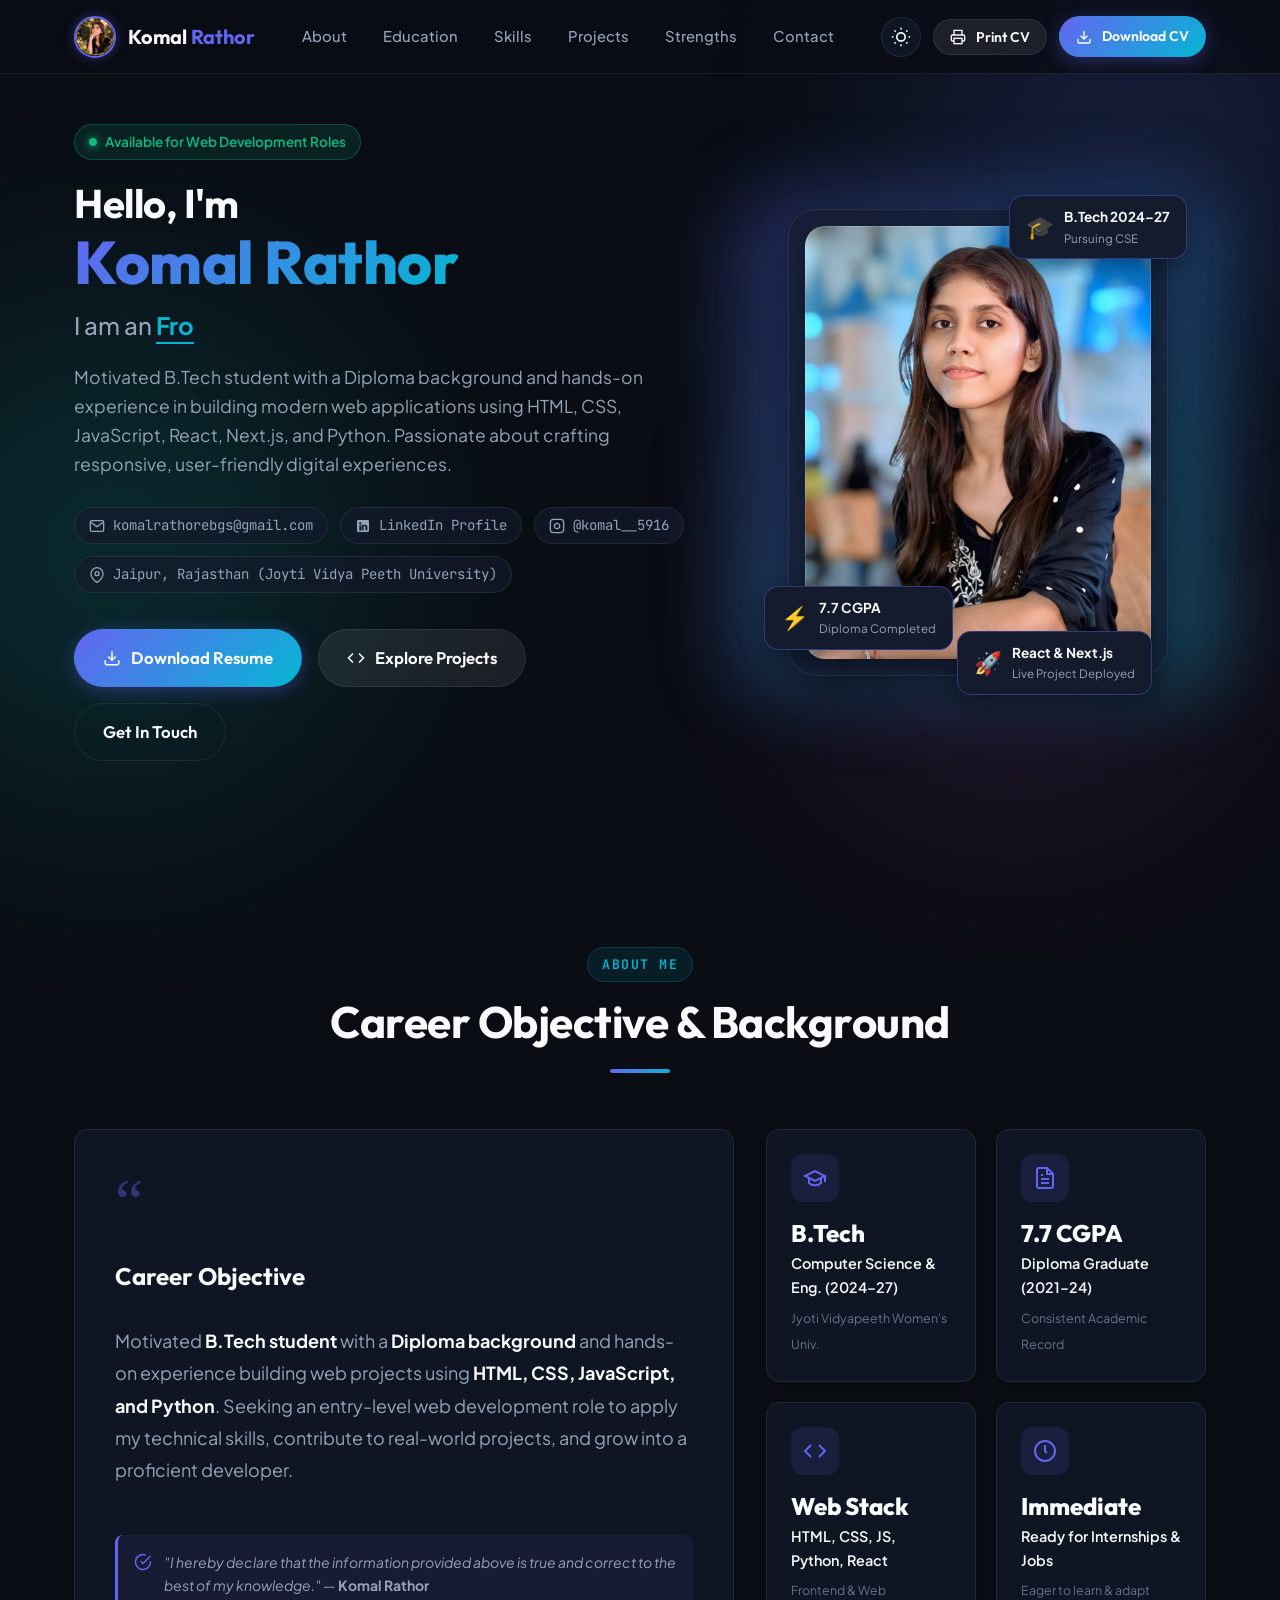
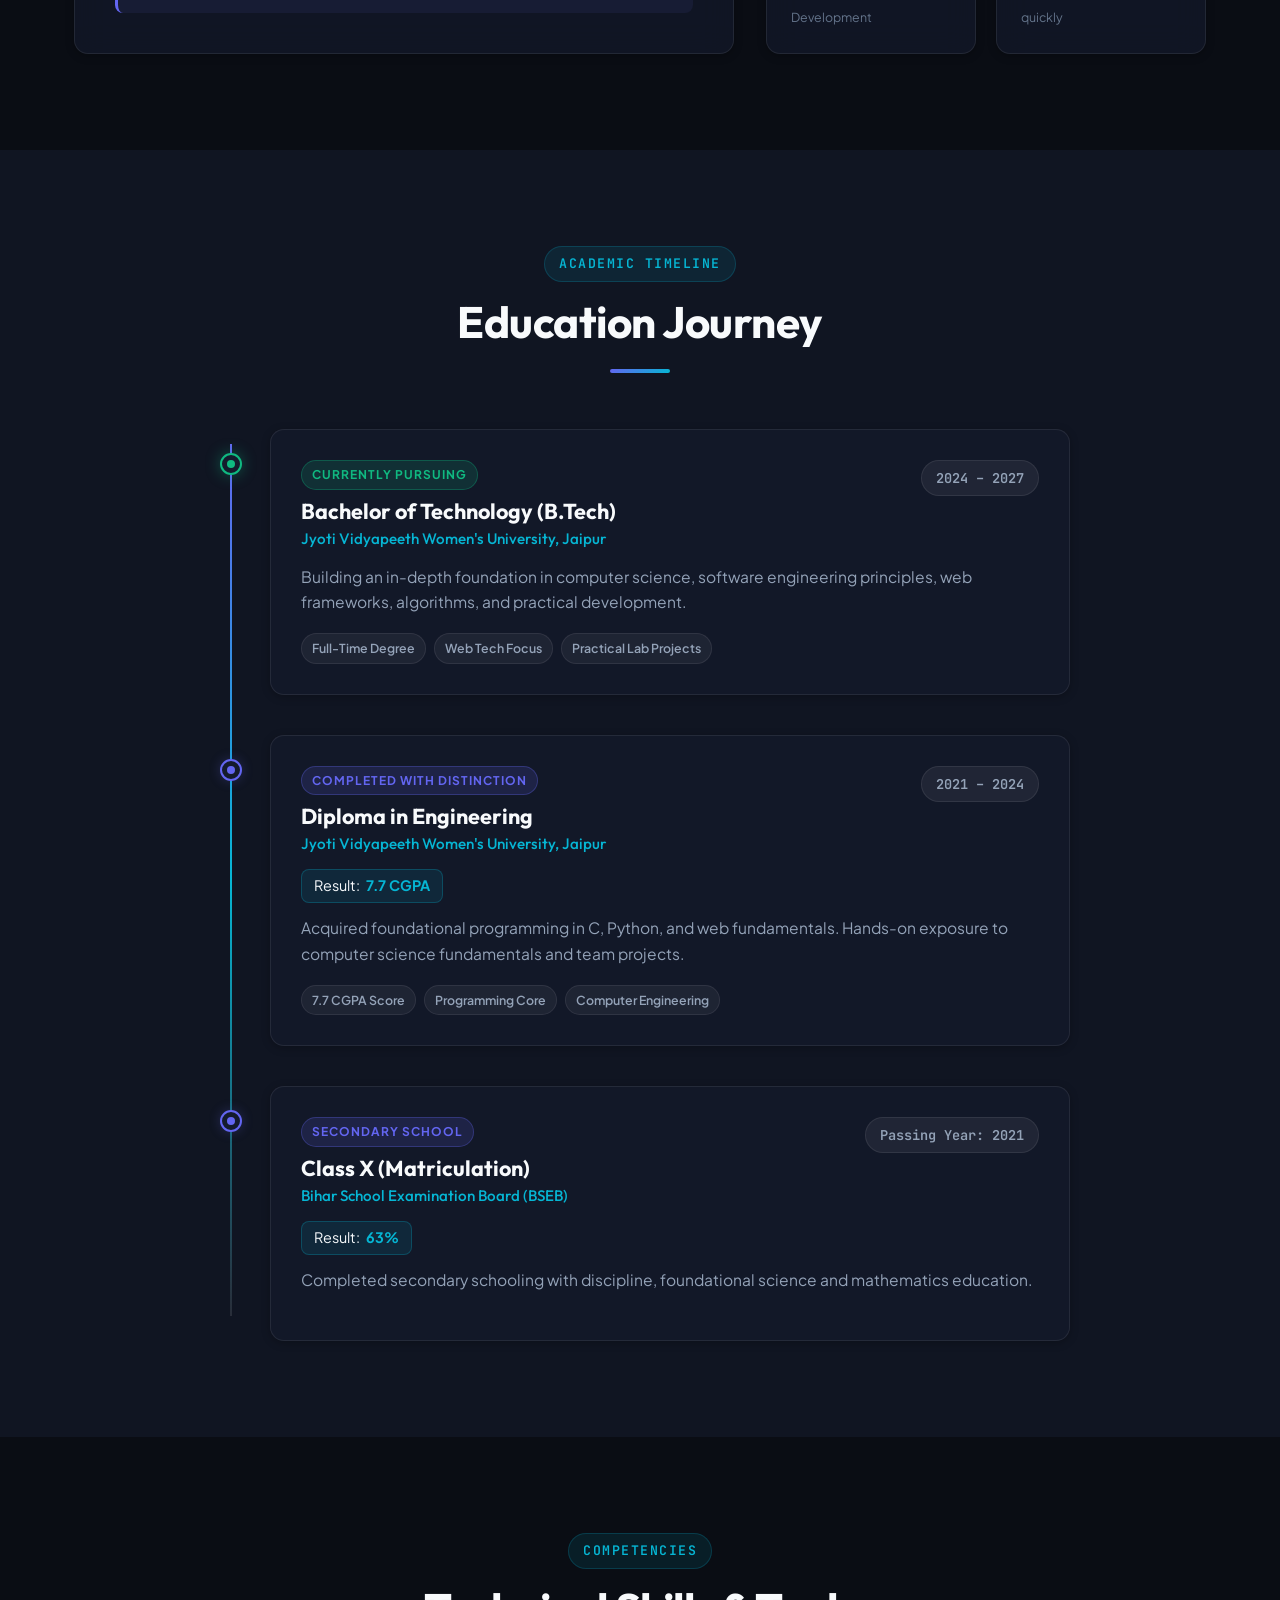
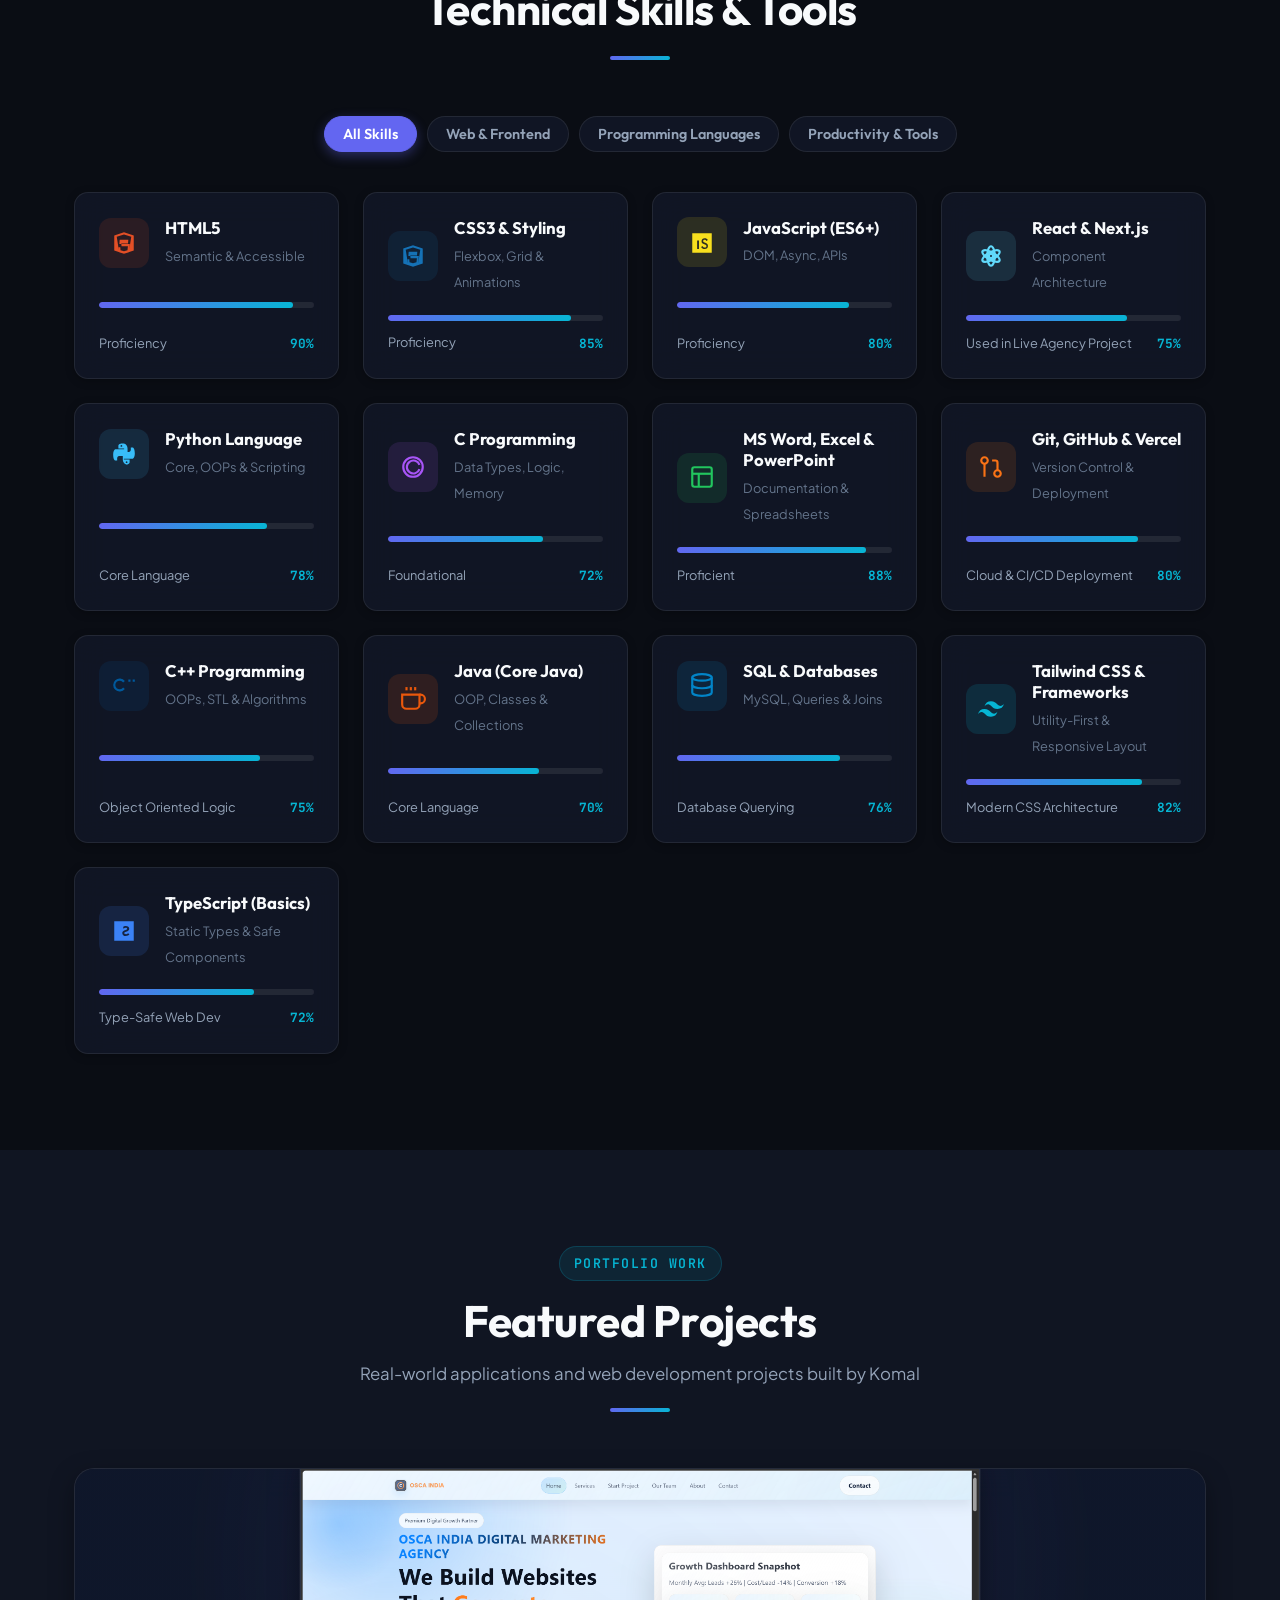
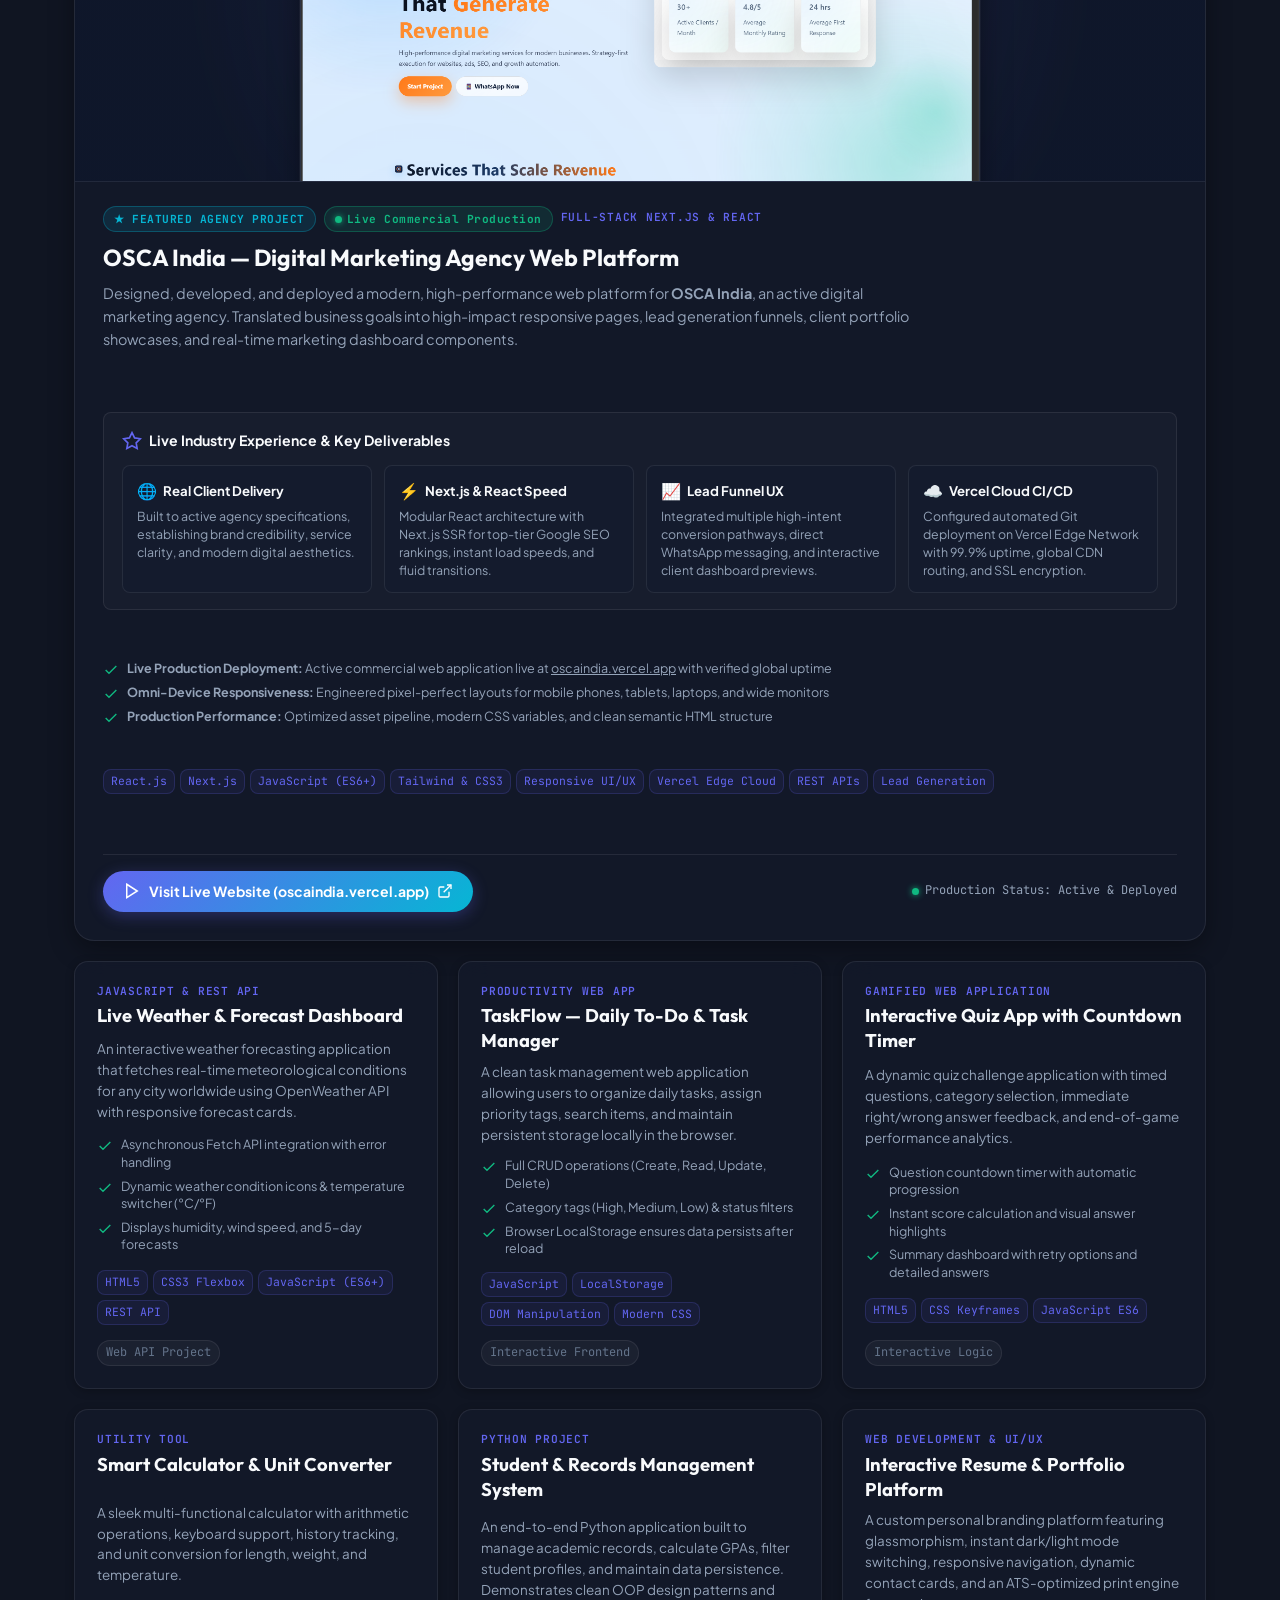
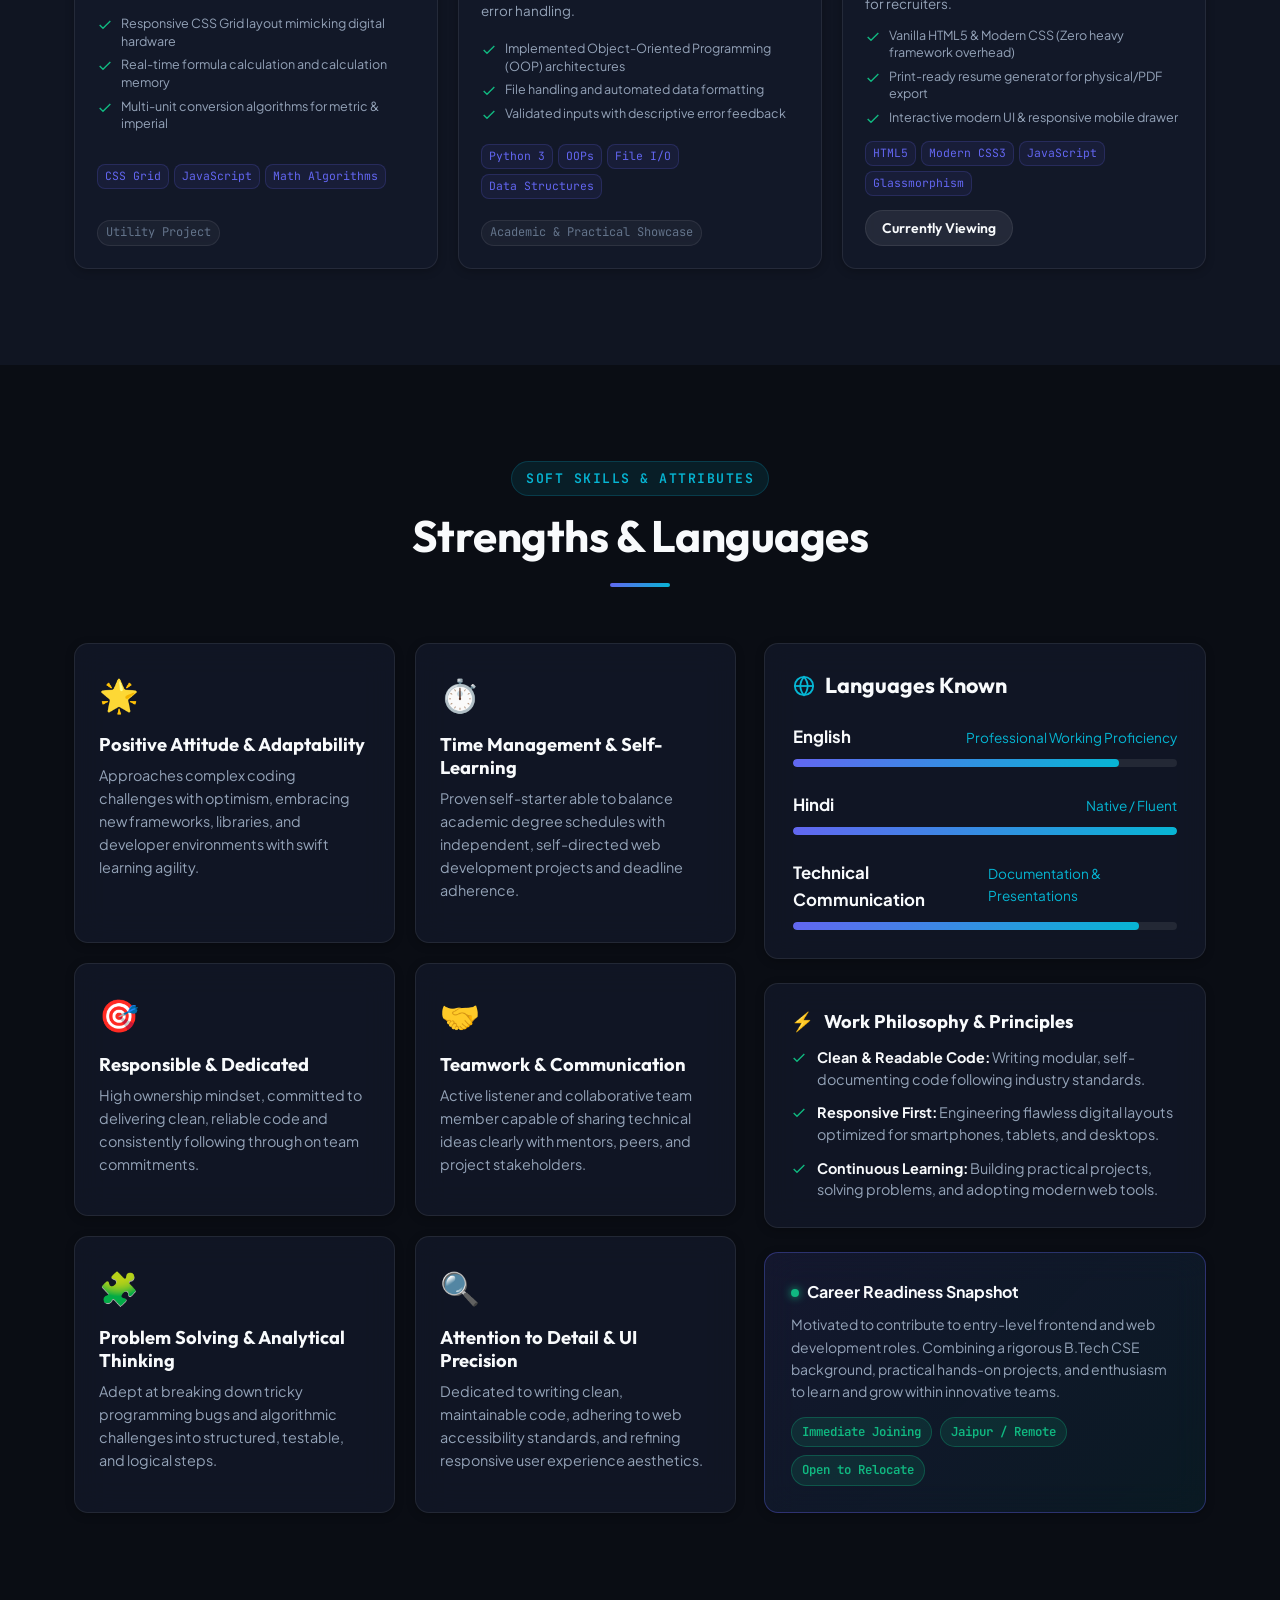
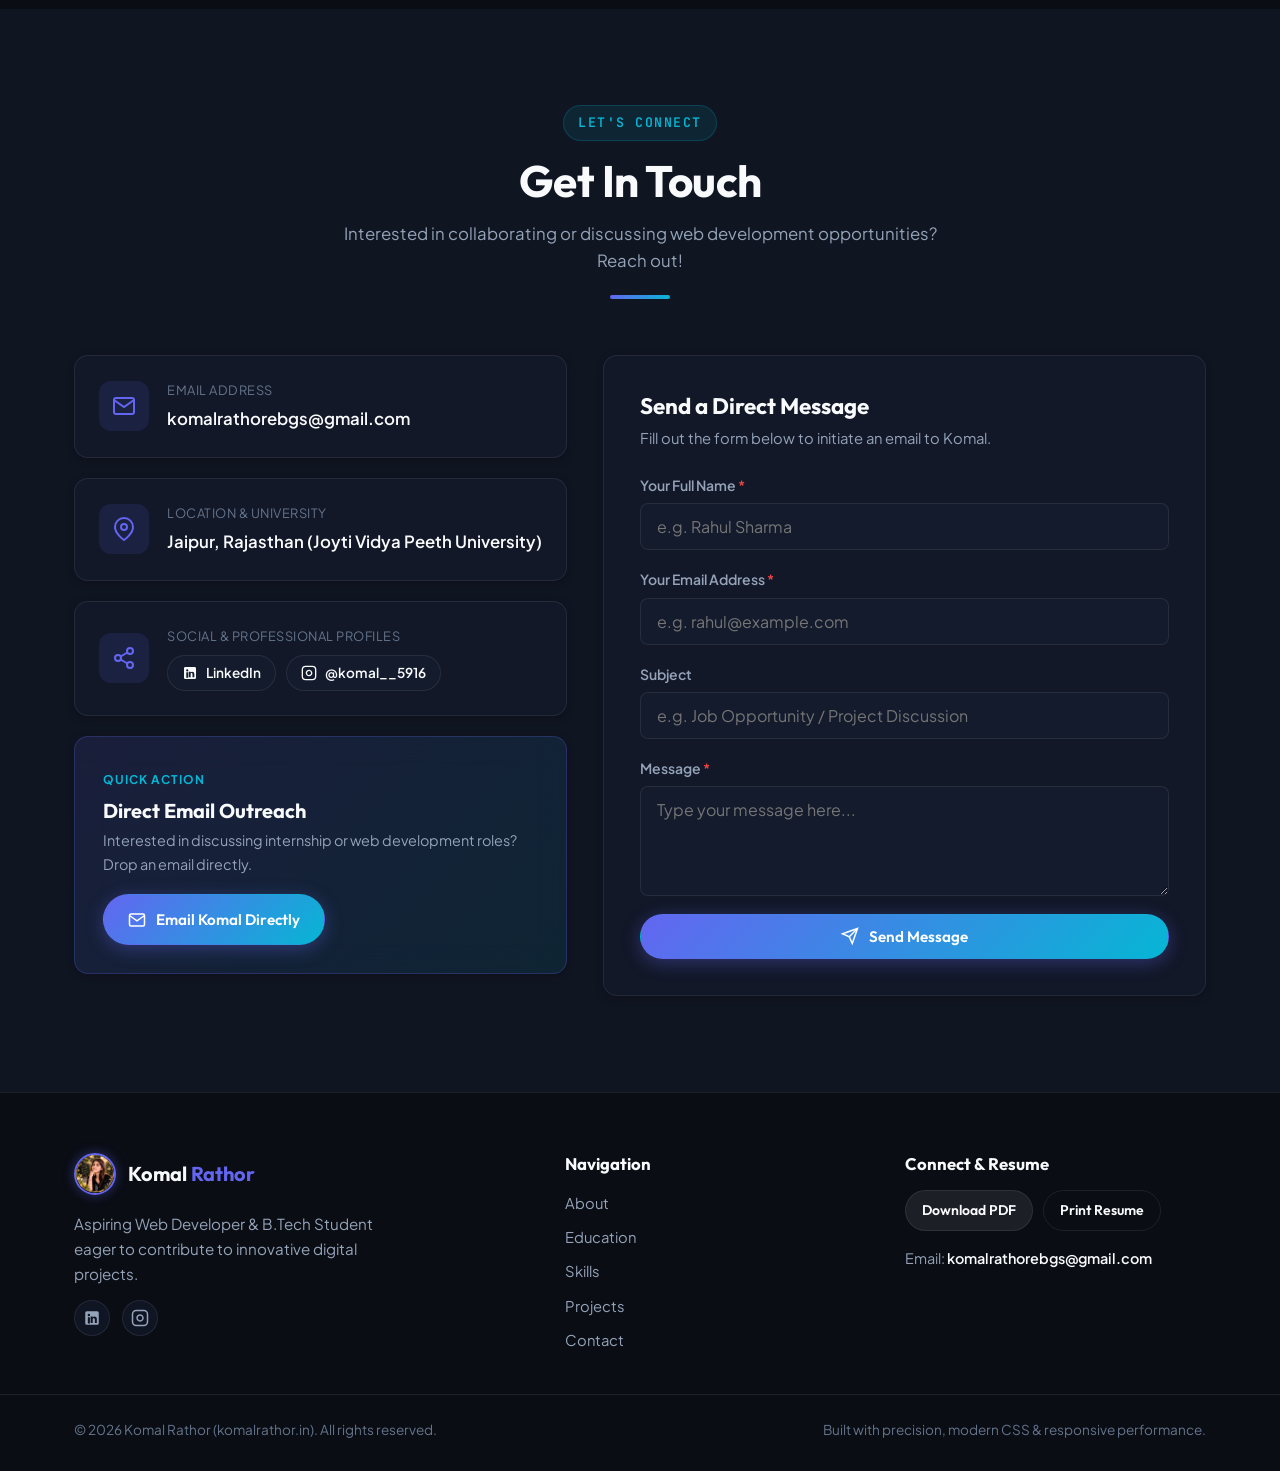
==== index.html @ c8f0266d "Add files via upload" ====
<!DOCTYPE html>
<html lang="en" data-theme="dark">

<head>
  <meta charset="UTF-8">
  <meta name="viewport" content="width=device-width, initial-scale=1.0">

  <!-- Primary SEO Meta Tags -->
  <title>Komal Rathor | Web Developer & Frontend Engineer | Portfolio</title>
  <meta name="title" content="Komal Rathor | Web Developer & Frontend Engineer | Portfolio">
  <meta name="description"
    content="Official portfolio of Komal Rathor (komalrathor.in) — Aspiring Web Developer & B.Tech CSE student skilled in HTML5, CSS3, JavaScript, React, Next.js, and Python. Explore real-world projects, live demos, and resume.">
  <meta name="keywords"
    content="Komal Rathor, komalrathor.in, Komal Rathor Portfolio, Web Developer, Frontend Developer, React Developer, Next.js Developer, Python Developer, HTML CSS JavaScript, Jaipur Web Developer, B.Tech CSE, Komal Rathor Resume">
  <meta name="author" content="Komal Rathor">
  <meta name="robots" content="index, follow, max-image-preview:large, max-snippet:-1, max-video-preview:-1">
  <meta name="googlebot" content="index, follow, max-snippet:-1, max-image-preview:large, max-video-preview:-1">
  <link rel="canonical" href="https://komalrathor.in/">

  <!-- Theme & Mobile App Settings -->
  <meta name="theme-color" content="#0a0d14">
  <meta name="apple-mobile-web-app-capable" content="yes">
  <meta name="apple-mobile-web-app-status-bar-style" content="black-translucent">
  <meta name="apple-mobile-web-app-title" content="Komal Rathor">

  <!-- OpenGraph / Facebook / LinkedIn / WhatsApp Social Meta Tags -->
  <meta property="og:type" content="website">
  <meta property="og:url" content="https://komalrathor.in/">
  <meta property="og:site_name" content="Komal Rathor Portfolio">
  <meta property="og:title" content="Komal Rathor | Web Developer & Frontend Engineer">
  <meta property="og:description"
    content="Explore the official portfolio and interactive resume of Komal Rathor. Live projects, technical skills (React, Next.js, Python), and downloadable resume.">
  <meta property="og:image" content="https://komalrathor.in/profile.jpg">
  <meta property="og:image:secure_url" content="https://komalrathor.in/profile.jpg">
  <meta property="og:image:type" content="image/jpeg">
  <meta property="og:image:width" content="1200">
  <meta property="og:image:height" content="630">
  <meta property="og:image:alt" content="Komal Rathor - Web Developer & Frontend Engineer">
  <meta property="og:locale" content="en_IN">

  <!-- Twitter Card Meta Tags -->
  <meta name="twitter:card" content="summary_large_image">
  <meta name="twitter:url" content="https://komalrathor.in/">
  <meta name="twitter:title" content="Komal Rathor | Web Developer & Frontend Engineer">
  <meta name="twitter:description"
    content="Explore the official portfolio of Komal Rathor — React, Next.js, JavaScript, and Python developer.">
  <meta name="twitter:image" content="https://komalrathor.in/profile.jpg">
  <meta name="twitter:image:alt" content="Komal Rathor Portfolio">

  <!-- Structured Data: JSON-LD Schema.org -->
  <script type="application/ld+json">
  {
    "@context": "https://schema.org",
    "@graph": [
      {
        "@type": "Person",
        "@id": "https://komalrathor.in/#person",
        "name": "Komal Rathor",
        "url": "https://komalrathor.in/",
        "image": "https://komalrathor.in/profile.jpg",
        "jobTitle": "Web Developer & Frontend Engineer",
        "description": "Aspiring Web Developer and B.Tech CSE student specializing in modern web applications using HTML5, CSS3, JavaScript, React, Next.js, and Python.",
        "email": "mailto:komalrathorebgs@gmail.com",
        "address": {
          "@type": "PostalAddress",
          "addressLocality": "Jaipur",
          "addressRegion": "Rajasthan",
          "addressCountry": "IN"
        },
        "alumniOf": {
          "@type": "EducationalOrganization",
          "name": "Jayoti Vidyapeeth Women's University"
        },
        "knowsAbout": [
          "Web Development",
          "Frontend Development",
          "React.js",
          "Next.js",
          "JavaScript (ES6+)",
          "HTML5",
          "CSS3",
          "Python",
          "Responsive Design"
        ],
        "sameAs": [
          "https://www.linkedin.com/in/komal-rathor-0609262a4",
          "https://www.instagram.com/komal__5916/"
        ]
      },
      {
        "@type": "WebSite",
        "@id": "https://komalrathor.in/#website",
        "url": "https://komalrathor.in/",
        "name": "Komal Rathor Portfolio",
        "description": "Official portfolio of Komal Rathor, Aspiring Web Developer & B.Tech Student.",
        "publisher": {
          "@id": "https://komalrathor.in/#person"
        },
        "inLanguage": "en-IN"
      },
      {
        "@type": "ProfilePage",
        "@id": "https://komalrathor.in/#profilepage",
        "url": "https://komalrathor.in/",
        "name": "Komal Rathor - Web Developer & Frontend Engineer Portfolio",
        "isPartOf": {
          "@id": "https://komalrathor.in/#website"
        },
        "mainEntity": {
          "@id": "https://komalrathor.in/#person"
        }
      }
    ]
  }
  </script>

  <!-- Favicon -->
  <link rel="icon" type="image/svg+xml"
    href="data:image/svg+xml,<svg xmlns='http://www.w3.org/2000/svg' viewBox='0 0 100 100'><text y='.9em' font-size='90'>👩‍💻</text></svg>">

  <!-- Google Fonts -->
  <link rel="preconnect" href="https://fonts.googleapis.com">
  <link rel="preconnect" href="https://fonts.gstatic.com" crossorigin>
  <link
    href="https://fonts.googleapis.com/css2?family=Outfit:wght@300;400;500;600;700;800&family=Plus+Jakarta+Sans:wght@400;500;600;700&family=JetBrains+Mono:wght@400;500&display=swap"
    rel="stylesheet">

  <!-- Stylesheet -->
  <link rel="stylesheet" href="style.css">
</head>

<body>

  <!-- Ambient Background Glows -->
  <div class="ambient-glow glow-1" aria-hidden="true"></div>
  <div class="ambient-glow glow-2" aria-hidden="true"></div>
  <div class="ambient-glow glow-3" aria-hidden="true"></div>

  <!-- Header / Navigation -->
  <header class="site-header" id="site-header">
    <nav class="nav-container" aria-label="Main Navigation">
      <a href="#hero" class="brand-logo" id="brand-logo">
        <img src="komal-logo.jpg" alt="Komal Rathor" class="logo-avatar">
        <span class="logo-text">Komal <span class="accent-text">Rathor</span></span>
      </a>

      <!-- Desktop Navigation Menu -->
      <ul class="nav-links" id="nav-links">
        <li><a href="#about" class="nav-link">About</a></li>
        <li><a href="#education" class="nav-link">Education</a></li>
        <li><a href="#skills" class="nav-link">Skills</a></li>
        <li><a href="#projects" class="nav-link">Projects</a></li>
        <li><a href="#strengths" class="nav-link">Strengths</a></li>
        <li><a href="#contact" class="nav-link">Contact</a></li>
        <li class="mobile-nav-actions">
          <a href="Komal_Rathor_Resume.pdf" download="Komal_Rathor_Resume.pdf" class="btn btn-primary btn-sm btn-block">
            <svg viewBox="0 0 24 24" width="16" height="16" fill="none" stroke="currentColor" stroke-width="2">
              <path d="M21 15v4a2 2 0 0 1-2 2H5a2 2 0 0 1-2-2v-4" />
              <polyline points="7 10 12 15 17 10" />
              <line x1="12" y1="15" x2="12" y2="3" />
            </svg>
            <span>Download CV</span>
          </a>
          <button class="btn btn-secondary btn-sm btn-block" onclick="window.print()">
            <svg viewBox="0 0 24 24" width="16" height="16" fill="none" stroke="currentColor" stroke-width="2">
              <polyline points="6 9 6 2 18 2 18 9"></polyline>
              <path d="M6 18H4a2 2 0 0 1-2-2v-5a2 2 0 0 1 2-2h16a2 2 0 0 1 2 2v5a2 2 0 0 1-2 2h-2"></path>
              <rect x="6" y="14" width="12" height="8"></rect>
            </svg>
            <span>Print CV</span>
          </button>
        </li>
      </ul>

      <!-- Action Buttons -->
      <div class="header-actions">
        <!-- Theme Toggle -->
        <button id="theme-toggle-btn" class="icon-btn" aria-label="Toggle theme" title="Toggle dark/light theme">
          <svg class="sun-icon" viewBox="0 0 24 24" fill="none" stroke="currentColor" stroke-width="2">
            <circle cx="12" cy="12" r="5" />
            <path
              d="M12 1v2m0 18v2M4.22 4.22l1.42 1.42m12.72 12.72 1.42 1.42M1 12h2m18 0h2M4.22 19.78l1.42-1.42M18.36 5.64l1.42-1.42" />
          </svg>
          <svg class="moon-icon" viewBox="0 0 24 24" fill="none" stroke="currentColor" stroke-width="2">
            <path d="M21 12.79A9 9 0 1 1 11.21 3 7 7 0 0 0 21 12.79z" />
          </svg>
        </button>

        <!-- Print Resume Button -->
        <button id="print-resume-btn" class="btn btn-secondary btn-sm print-hide" title="Print or save as PDF">
          <svg viewBox="0 0 24 24" width="16" height="16" fill="none" stroke="currentColor" stroke-width="2">
            <polyline points="6 9 6 2 18 2 18 9"></polyline>
            <path d="M6 18H4a2 2 0 0 1-2-2v-5a2 2 0 0 1 2-2h16a2 2 0 0 1 2 2v5a2 2 0 0 1-2 2h-2"></path>
            <rect x="6" y="14" width="12" height="8"></rect>
          </svg>
          <span>Print CV</span>
        </button>

        <!-- Download CV Button -->
        <a href="Komal_Rathor_Resume.pdf" download="Komal_Rathor_Resume.pdf" class="btn btn-primary btn-sm"
          id="download-cv-btn" title="Download Official Resume PDF">
          <svg viewBox="0 0 24 24" width="16" height="16" fill="none" stroke="currentColor" stroke-width="2">
            <path d="M21 15v4a2 2 0 0 1-2 2H5a2 2 0 0 1-2-2v-4" />
            <polyline points="7 10 12 15 17 10" />
            <line x1="12" y1="15" x2="12" y2="3" />
          </svg>
          <span>Download CV</span>
        </a>

        <!-- Mobile Menu Toggle Button -->
        <button id="mobile-menu-toggle" class="mobile-toggle-btn" aria-label="Toggle mobile menu" aria-expanded="false">
          <span class="bar"></span>
          <span class="bar"></span>
          <span class="bar"></span>
        </button>
      </div>
    </nav>
  </header>

  <!-- Main Content Container -->
  <main>
    <!-- HERO SECTION -->
    <section class="hero-section" id="hero">
      <div class="container hero-grid">
        <!-- Hero Text -->
        <div class="hero-content">
          <div class="status-badge">
            <span class="status-dot"></span>
            <span>Available for Web Development Roles</span>
          </div>

          <h1 class="hero-title">
            <span class="hero-greeting">Hello, I'm</span>
            <span class="gradient-text hero-name">Komal Rathor</span>
          </h1>

          <div class="hero-role-wrapper">
            <span class="role-prefix">I am an </span>
            <span class="dynamic-role" id="dynamic-role">Aspiring Web Developer</span>
          </div>

          <p class="hero-description">
            Motivated B.Tech student with a Diploma background and hands-on experience in building modern web
            applications using HTML, CSS, JavaScript, React, Next.js, and Python. Passionate about crafting responsive,
            user-friendly digital experiences.
          </p>

          <!-- Quick Contact Chips -->
          <div class="quick-contact-chips">
            <a href="mailto:komalrathorebgs@gmail.com" class="contact-chip" title="Click to send email">
              <svg viewBox="0 0 24 24" width="16" height="16" fill="none" stroke="currentColor" stroke-width="2">
                <path d="M4 4h16c1.1 0 2 .9 2 2v12c0 1.1-.9 2-2 2H4c-1.1 0-2-.9-2-2V6c0-1.1.9-2 2-2z" />
                <polyline points="22,6 12,13 2,6" />
              </svg>
              <span>komalrathorebgs@gmail.com</span>
            </a>
            <a href="https://www.linkedin.com/in/komal-rathor-0609262a4" target="_blank" rel="noopener noreferrer"
              class="contact-chip social-chip linkedin-chip" title="Connect on LinkedIn">
              <svg viewBox="0 0 24 24" width="16" height="16" fill="currentColor">
                <path
                  d="M19 3a2 2 0 0 1 2 2v14a2 2 0 0 1-2 2H5a2 2 0 0 1-2-2V5a2 2 0 0 1 2-2h14m-.5 15.5v-5.3a3.26 3.26 0 0 0-3.26-3.26c-.85 0-1.84.52-2.28 1.3v-1.11h-2.79v8.37h2.79v-4.93c0-.77.62-1.4 1.39-1.4a1.4 1.4 0 0 1 1.4 1.4v4.93h2.75M6.46 10.9v8.37H9.2V10.9H6.46M7.83 6.45a1.65 1.65 0 0 0-1.66 1.66 1.66 1.66 0 0 0 1.66 1.66 1.66 1.66 0 0 0 1.65-1.66 1.65 1.65 0 0 0-1.65-1.66Z" />
              </svg>
              <span>LinkedIn Profile</span>
            </a>
            <a href="https://www.instagram.com/komal__5916/" target="_blank" rel="noopener noreferrer"
              class="contact-chip social-chip insta-chip" title="Instagram: @komal__5916">
              <svg viewBox="0 0 24 24" width="16" height="16" fill="none" stroke="currentColor" stroke-width="2">
                <rect x="2" y="2" width="20" height="20" rx="5" ry="5"></rect>
                <path d="M16 11.37A4 4 0 1 1 12.63 8 4 4 0 0 1 16 11.37z"></path>
                <line x1="17.5" y1="6.5" x2="17.51" y2="6.5"></line>
              </svg>
              <span>@komal__5916</span>
            </a>
            <span class="contact-chip">
              <svg viewBox="0 0 24 24" width="16" height="16" fill="none" stroke="currentColor" stroke-width="2">
                <path d="M21 10c0 7-9 13-9 13s-9-6-9-13a9 9 0 0 1 18 0z" />
                <circle cx="12" cy="10" r="3" />
              </svg>
              <span>Jaipur, Rajasthan (Joyti Vidya Peeth University)</span>
            </span>
          </div>

          <!-- Hero Action Buttons -->
          <div class="hero-actions">
            <a href="Komal_Rathor_Resume.pdf" download="Komal_Rathor_Resume.pdf" class="btn btn-primary btn-lg"
              id="hero-download-cv">
              <svg viewBox="0 0 24 24" width="18" height="18" fill="none" stroke="currentColor" stroke-width="2">
                <path d="M21 15v4a2 2 0 0 1-2 2H5a2 2 0 0 1-2-2v-4" />
                <polyline points="7 10 12 15 17 10" />
                <line x1="12" y1="15" x2="12" y2="3" />
              </svg>
              <span>Download Resume</span>
            </a>
            <a href="#projects" class="btn btn-secondary btn-lg">
              <svg viewBox="0 0 24 24" width="18" height="18" fill="none" stroke="currentColor" stroke-width="2">
                <polyline points="16 18 22 12 16 6"></polyline>
                <polyline points="8 6 2 12 8 18"></polyline>
              </svg>
              <span>Explore Projects</span>
            </a>
            <a href="#contact" class="btn btn-outline btn-lg">
              <span>Get In Touch</span>
            </a>
          </div>
        </div>

        <!-- Hero Visual Profile Card -->
        <div class="hero-visual">
          <div class="profile-card-glow"></div>
          <div class="profile-card">
            <div class="profile-image-container">
              <img src="profile.jpg" alt="Komal Rathor - Aspiring Web Developer" class="profile-img" id="profile-img"
                loading="eager">
              <div class="image-overlay-ring"></div>
            </div>

            <!-- Floating Highlights -->
            <div class="floating-badge badge-top-right">
              <div class="badge-icon">🎓</div>
              <div class="badge-content">
                <span class="badge-label">B.Tech 2024–27</span>
                <span class="badge-sub">Pursuing CSE</span>
              </div>
            </div>

            <div class="floating-badge badge-bottom-left">
              <div class="badge-icon">⚡</div>
              <div class="badge-content">
                <span class="badge-label">7.7 CGPA</span>
                <span class="badge-sub">Diploma Completed</span>
              </div>
            </div>

            <div class="floating-badge badge-bottom-right">
              <div class="badge-icon">🚀</div>
              <div class="badge-content">
                <span class="badge-label">React & Next.js</span>
                <span class="badge-sub">Live Project Deployed</span>
              </div>
            </div>
          </div>
        </div>
      </div>
    </section>

    <!-- CAREER OBJECTIVE / ABOUT SECTION -->
    <section class="section-padding" id="about">
      <div class="container">
        <div class="section-header text-center">
          <span class="section-tag">About Me</span>
          <h2 class="section-title">Career Objective & Background</h2>
          <div class="section-divider"></div>
        </div>

        <div class="about-grid">
          <!-- Objective Card -->
          <div class="glass-card objective-card">
            <div class="quote-icon">“</div>
            <h3 class="objective-heading">Career Objective</h3>
            <p class="objective-text">
              Motivated <strong>B.Tech student</strong> with a <strong>Diploma background</strong> and hands-on
              experience building web projects using <strong>HTML, CSS, JavaScript, and Python</strong>. Seeking an
              entry-level web development role to apply my technical skills, contribute to real-world projects, and grow
              into a proficient developer.
            </p>
            <div class="objective-declaration">
              <svg viewBox="0 0 24 24" width="18" height="18" fill="none" stroke="currentColor" stroke-width="2">
                <path d="M22 11.08V12a10 10 0 1 1-5.93-9.14" />
                <polyline points="22 4 12 14.01 9 11.01" />
              </svg>
              <span><em>"I hereby declare that the information provided above is true and correct to the best of my
                  knowledge."</em> — <strong>Komal Rathor</strong></span>
            </div>
          </div>

          <!-- Quick Overview Cards -->
          <div class="stats-grid">
            <div class="glass-card stat-box">
              <div class="stat-icon-wrapper">
                <svg viewBox="0 0 24 24" width="24" height="24" fill="none" stroke="currentColor" stroke-width="2">
                  <path d="M22 10v6M2 10l10-5 10 5-10 5z" />
                  <path d="M6 12v5c3 3 9 3 12 0v-5" />
                </svg>
              </div>
              <div class="stat-info">
                <h4 class="stat-number">B.Tech</h4>
                <p class="stat-label">Computer Science & Eng. (2024–27)</p>
                <span class="stat-extra">Jyoti Vidyapeeth Women's Univ.</span>
              </div>
            </div>

            <div class="glass-card stat-box">
              <div class="stat-icon-wrapper">
                <svg viewBox="0 0 24 24" width="24" height="24" fill="none" stroke="currentColor" stroke-width="2">
                  <path d="M14 2H6a2 2 0 0 0-2 2v16a2 2 0 0 0 2 2h12a2 2 0 0 0 2-2V8z"></path>
                  <polyline points="14 2 14 8 20 8"></polyline>
                  <line x1="16" y1="13" x2="8" y2="13"></line>
                  <line x1="16" y1="17" x2="8" y2="17"></line>
                  <polyline points="10 9 9 9 8 9"></polyline>
                </svg>
              </div>
              <div class="stat-info">
                <h4 class="stat-number">7.7 CGPA</h4>
                <p class="stat-label">Diploma Graduate (2021–24)</p>
                <span class="stat-extra">Consistent Academic Record</span>
              </div>
            </div>

            <div class="glass-card stat-box">
              <div class="stat-icon-wrapper">
                <svg viewBox="0 0 24 24" width="24" height="24" fill="none" stroke="currentColor" stroke-width="2">
                  <polyline points="16 18 22 12 16 6"></polyline>
                  <polyline points="8 6 2 12 8 18"></polyline>
                </svg>
              </div>
              <div class="stat-info">
                <h4 class="stat-number">Web Stack</h4>
                <p class="stat-label">HTML, CSS, JS, Python, React</p>
                <span class="stat-extra">Frontend & Web Development</span>
              </div>
            </div>

            <div class="glass-card stat-box">
              <div class="stat-icon-wrapper">
                <svg viewBox="0 0 24 24" width="24" height="24" fill="none" stroke="currentColor" stroke-width="2">
                  <circle cx="12" cy="12" r="10"></circle>
                  <polyline points="12 6 12 12 14 14"></polyline>
                </svg>
              </div>
              <div class="stat-info">
                <h4 class="stat-number">Immediate</h4>
                <p class="stat-label">Ready for Internships & Jobs</p>
                <span class="stat-extra">Eager to learn & adapt quickly</span>
              </div>
            </div>
          </div>
        </div>
      </div>
    </section>

    <!-- EDUCATION SECTION -->
    <section class="section-padding bg-alt" id="education">
      <div class="container">
        <div class="section-header text-center">
          <span class="section-tag">Academic Timeline</span>
          <h2 class="section-title">Education Journey</h2>
          <div class="section-divider"></div>
        </div>

        <div class="timeline-wrapper">
          <!-- Timeline Item 1: B.Tech -->
          <div class="timeline-item active-timeline">
            <div class="timeline-dot">
              <div class="dot-inner"></div>
            </div>
            <div class="glass-card timeline-card">
              <div class="timeline-card-header">
                <div class="timeline-title-group">
                  <span class="education-badge badge-ongoing">Currently Pursuing</span>
                  <h3 class="degree-title">Bachelor of Technology (B.Tech)</h3>
                  <h4 class="institution-name">Jyoti Vidyapeeth Women's University, Jaipur</h4>
                </div>
                <div class="session-badge">2024 – 2027</div>
              </div>
              <p class="timeline-description">
                Building an in-depth foundation in computer science, software engineering principles, web frameworks,
                algorithms, and practical development.
              </p>
              <div class="timeline-highlights">
                <span class="highlight-pill">Full-Time Degree</span>
                <span class="highlight-pill">Web Tech Focus</span>
                <span class="highlight-pill">Practical Lab Projects</span>
              </div>
            </div>
          </div>

          <!-- Timeline Item 2: Diploma -->
          <div class="timeline-item">
            <div class="timeline-dot">
              <div class="dot-inner"></div>
            </div>
            <div class="glass-card timeline-card">
              <div class="timeline-card-header">
                <div class="timeline-title-group">
                  <span class="education-badge badge-completed">Completed with Distinction</span>
                  <h3 class="degree-title">Diploma in Engineering</h3>
                  <h4 class="institution-name">Jyoti Vidyapeeth Women's University, Jaipur</h4>
                </div>
                <div class="session-badge">2021 – 2024</div>
              </div>
              <div class="result-highlight">
                <span class="result-label">Result:</span>
                <strong class="result-score">7.7 CGPA</strong>
              </div>
              <p class="timeline-description">
                Acquired foundational programming in C, Python, and web fundamentals. Hands-on exposure to computer
                science fundamentals and team projects.
              </p>
              <div class="timeline-highlights">
                <span class="highlight-pill">7.7 CGPA Score</span>
                <span class="highlight-pill">Programming Core</span>
                <span class="highlight-pill">Computer Engineering</span>
              </div>
            </div>
          </div>

          <!-- Timeline Item 3: Class X -->
          <div class="timeline-item">
            <div class="timeline-dot">
              <div class="dot-inner"></div>
            </div>
            <div class="glass-card timeline-card">
              <div class="timeline-card-header">
                <div class="timeline-title-group">
                  <span class="education-badge badge-completed">Secondary School</span>
                  <h3 class="degree-title">Class X (Matriculation)</h3>
                  <h4 class="institution-name">Bihar School Examination Board (BSEB)</h4>
                </div>
                <div class="session-badge">Passing Year: 2021</div>
              </div>
              <div class="result-highlight">
                <span class="result-label">Result:</span>
                <strong class="result-score">63%</strong>
              </div>
              <p class="timeline-description">
                Completed secondary schooling with discipline, foundational science and mathematics education.
              </p>
            </div>
          </div>
        </div>
      </div>
    </section>

    <!-- TECHNICAL SKILLS SECTION -->
    <section class="section-padding" id="skills">
      <div class="container">
        <div class="section-header text-center">
          <span class="section-tag">Competencies</span>
          <h2 class="section-title">Technical Skills & Tools</h2>
          <div class="section-divider"></div>
        </div>

        <!-- Skills Filter Tabs -->
        <div class="skills-filter" role="tablist">
          <button class="filter-btn active" data-filter="all" role="tab" aria-selected="true">All Skills</button>
          <button class="filter-btn" data-filter="web" role="tab" aria-selected="false">Web & Frontend</button>
          <button class="filter-btn" data-filter="prog" role="tab" aria-selected="false">Programming Languages</button>
          <button class="filter-btn" data-filter="tools" role="tab" aria-selected="false">Productivity & Tools</button>
        </div>

        <div class="skills-grid" id="skills-container">
          <!-- Skill: HTML5 -->
          <div class="glass-card skill-card" data-category="web">
            <div class="skill-card-top">
              <div class="skill-icon-box html-color">
                <svg viewBox="0 0 24 24" width="26" height="26" fill="currentColor">
                  <path
                    d="M12 2L3 5v14l9 3 9-3V5l-9-3zm0 2.1l6.7 2.2-1.9 12-4.8 1.6-4.8-1.6-1.9-12L12 4.1zm-4 4.9h8l-.3 3.5H9.5l.2 2.5h5.9l-.4 3.7-3.2 1-3.2-1-.2-2.7H7l.4 4.5 4.6 1.5 4.6-1.5.8-7.5H7.7l.3-4z" />
                </svg>
              </div>
              <div class="skill-meta">
                <h3 class="skill-name">HTML5</h3>
                <span class="skill-level">Semantic & Accessible</span>
              </div>
            </div>
            <div class="progress-bar-bg">
              <div class="progress-bar-fill" style="width: 90%;"></div>
            </div>
            <div class="skill-footer">
              <span>Proficiency</span>
              <strong>90%</strong>
            </div>
          </div>

          <!-- Skill: CSS3 -->
          <div class="glass-card skill-card" data-category="web">
            <div class="skill-card-top">
              <div class="skill-icon-box css-color">
                <svg viewBox="0 0 24 24" width="26" height="26" fill="currentColor">
                  <path
                    d="M12 2L3 5v14l9 3 9-3V5l-9-3zm0 2.1l6.7 2.2-1.9 12-4.8 1.6-4.8-1.6-1.9-12L12 4.1zm-4 3.9h8l-.3 3.5H9.5l.2 2.5h5.9l-.4 3.7-3.2 1-3.2-1-.2-2.7H7l.4 4.5 4.6 1.5 4.6-1.5.8-7.5H7.7l.3-4z" />
                </svg>
              </div>
              <div class="skill-meta">
                <h3 class="skill-name">CSS3 & Styling</h3>
                <span class="skill-level">Flexbox, Grid & Animations</span>
              </div>
            </div>
            <div class="progress-bar-bg">
              <div class="progress-bar-fill" style="width: 85%;"></div>
            </div>
            <div class="skill-footer">
              <span>Proficiency</span>
              <strong>85%</strong>
            </div>
          </div>

          <!-- Skill: JavaScript -->
          <div class="glass-card skill-card" data-category="web">
            <div class="skill-card-top">
              <div class="skill-icon-box js-color">
                <svg viewBox="0 0 24 24" width="26" height="26" fill="currentColor">
                  <path
                    d="M3 3h18v18H3V3zm11.5 14.5c1.8 0 3-1 3-2.7v-.1c0-1.6-.9-2.3-2.5-2.9l-.6-.2c-.9-.4-1.3-.7-1.3-1.3v-.1c0-.6.5-1.1 1.3-1.1.8 0 1.3.4 1.7 1.1l1.3-.9c-.6-1.1-1.6-1.7-3-1.7-1.6 0-2.8 1-2.8 2.6v.1c0 1.6.9 2.3 2.5 2.9l.6.2c.9.4 1.4.8 1.4 1.4v.1c0 .7-.6 1.2-1.5 1.2-.9 0-1.6-.5-2.1-1.4l-1.3.9c.7 1.3 1.8 1.9 3.2 1.9zM7.5 17.5h1.7V9.7H7.5v7.8z" />
                </svg>
              </div>
              <div class="skill-meta">
                <h3 class="skill-name">JavaScript (ES6+)</h3>
                <span class="skill-level">DOM, Async, APIs</span>
              </div>
            </div>
            <div class="progress-bar-bg">
              <div class="progress-bar-fill" style="width: 80%;"></div>
            </div>
            <div class="skill-footer">
              <span>Proficiency</span>
              <strong>80%</strong>
            </div>
          </div>

          <!-- Skill: React & Next.js -->
          <div class="glass-card skill-card" data-category="web">
            <div class="skill-card-top">
              <div class="skill-icon-box react-color">
                <svg viewBox="0 0 24 24" width="26" height="26" fill="none" stroke="currentColor" stroke-width="2">
                  <circle cx="12" cy="12" r="2" />
                  <ellipse cx="12" cy="12" rx="9" ry="3.5" transform="rotate(30 12 12)" />
                  <ellipse cx="12" cy="12" rx="9" ry="3.5" transform="rotate(90 12 12)" />
                  <ellipse cx="12" cy="12" rx="9" ry="3.5" transform="rotate(150 12 12)" />
                </svg>
              </div>
              <div class="skill-meta">
                <h3 class="skill-name">React & Next.js</h3>
                <span class="skill-level">Component Architecture</span>
              </div>
            </div>
            <div class="progress-bar-bg">
              <div class="progress-bar-fill" style="width: 75%;"></div>
            </div>
            <div class="skill-footer">
              <span>Used in Live Agency Project</span>
              <strong>75%</strong>
            </div>
          </div>

          <!-- Skill: Python Language -->
          <div class="glass-card skill-card" data-category="prog">
            <div class="skill-card-top">
              <div class="skill-icon-box python-color">
                <svg viewBox="0 0 24 24" width="26" height="26" fill="currentColor">
                  <path
                    d="M12 2C6.5 2 6.8 4.4 6.8 4.4l.01 2.5h5.3v.8H4.6S2 7.4 2 12.8c0 5.5 2.3 5.3 2.3 5.3h1.4v-1.9s-.1-2.3 2.2-2.3h5.3c2.1 0 2.1-2 2.1-2V7.1s.3-5.1-5.3-5.1zm-2.4 1.7a.8.8 0 1 1 0 1.6.8.8 0 0 1 0-1.6zm2.4 18.3c5.5 0 5.2-2.4 5.2-2.4l-.01-2.5h-5.3v-.8h7.5s2.6.3 2.6-5.1c0-5.5-2.3-5.3-2.3-5.3h-1.4v1.9s.1 2.3-2.2 2.3H13c-2.1 0-2.1 2-2.1 2v4.8s-.3 5.1 5.3 5.1zm2.4-1.7a.8.8 0 1 1 0-1.6.8.8 0 0 1 0 1.6z" />
                </svg>
              </div>
              <div class="skill-meta">
                <h3 class="skill-name">Python Language</h3>
                <span class="skill-level">Core, OOPs & Scripting</span>
              </div>
            </div>
            <div class="progress-bar-bg">
              <div class="progress-bar-fill" style="width: 78%;"></div>
            </div>
            <div class="skill-footer">
              <span>Core Language</span>
              <strong>78%</strong>
            </div>
          </div>

          <!-- Skill: C Programming -->
          <div class="glass-card skill-card" data-category="prog">
            <div class="skill-card-top">
              <div class="skill-icon-box c-color">
                <svg viewBox="0 0 24 24" width="26" height="26" fill="none" stroke="currentColor" stroke-width="2">
                  <path d="M18 10a6 6 0 1 0 0 4" />
                  <circle cx="12" cy="12" r="9" />
                </svg>
              </div>
              <div class="skill-meta">
                <h3 class="skill-name">C Programming</h3>
                <span class="skill-level">Data Types, Logic, Memory</span>
              </div>
            </div>
            <div class="progress-bar-bg">
              <div class="progress-bar-fill" style="width: 72%;"></div>
            </div>
            <div class="skill-footer">
              <span>Foundational</span>
              <strong>72%</strong>
            </div>
          </div>

          <!-- Skill: MS Office Suite -->
          <div class="glass-card skill-card" data-category="tools">
            <div class="skill-card-top">
              <div class="skill-icon-box ms-color">
                <svg viewBox="0 0 24 24" width="26" height="26" fill="none" stroke="currentColor" stroke-width="2">
                  <rect x="3" y="3" width="18" height="18" rx="2" />
                  <path d="M3 9h18" />
                  <path d="M9 21V9" />
                </svg>
              </div>
              <div class="skill-meta">
                <h3 class="skill-name">MS Word, Excel & PowerPoint</h3>
                <span class="skill-level">Documentation & Spreadsheets</span>
              </div>
            </div>
            <div class="progress-bar-bg">
              <div class="progress-bar-fill" style="width: 88%;"></div>
            </div>
            <div class="skill-footer">
              <span>Proficient</span>
              <strong>88%</strong>
            </div>
          </div>

          <!-- Skill: Git & Deployment -->
          <div class="glass-card skill-card" data-category="tools">
            <div class="skill-card-top">
              <div class="skill-icon-box git-color">
                <svg viewBox="0 0 24 24" width="26" height="26" fill="none" stroke="currentColor" stroke-width="2">
                  <circle cx="18" cy="18" r="3" />
                  <circle cx="6" cy="6" r="3" />
                  <path d="M13 6h3a2 2 0 0 1 2 2v7" />
                  <line x1="6" y1="9" x2="6" y2="21" />
                </svg>
              </div>
              <div class="skill-meta">
                <h3 class="skill-name">Git, GitHub & Vercel</h3>
                <span class="skill-level">Version Control & Deployment</span>
              </div>
            </div>
            <div class="progress-bar-bg">
              <div class="progress-bar-fill" style="width: 80%;"></div>
            </div>
            <div class="skill-footer">
              <span>Cloud & CI/CD Deployment</span>
              <strong>80%</strong>
            </div>
          </div>

          <!-- Skill: C++ Programming -->
          <div class="glass-card skill-card" data-category="prog">
            <div class="skill-card-top">
              <div class="skill-icon-box cpp-color">
                <svg viewBox="0 0 24 24" width="26" height="26" fill="none" stroke="currentColor" stroke-width="2">
                  <path d="M16 8h2m-1-1v2m3-1h2m-1-1v2" />
                  <path d="M12 9a5 5 0 1 0 0 6" />
                </svg>
              </div>
              <div class="skill-meta">
                <h3 class="skill-name">C++ Programming</h3>
                <span class="skill-level">OOPs, STL & Algorithms</span>
              </div>
            </div>
            <div class="progress-bar-bg">
              <div class="progress-bar-fill" style="width: 75%;"></div>
            </div>
            <div class="skill-footer">
              <span>Object Oriented Logic</span>
              <strong>75%</strong>
            </div>
          </div>

          <!-- Skill: Java (Core Java) -->
          <div class="glass-card skill-card" data-category="prog">
            <div class="skill-card-top">
              <div class="skill-icon-box java-color">
                <svg viewBox="0 0 24 24" width="26" height="26" fill="none" stroke="currentColor" stroke-width="2">
                  <path d="M18 8h1a4 4 0 0 1 0 8h-1" />
                  <path d="M2 8h16v9a4 4 0 0 1-4 4H6a4 4 0 0 1-4-4V8z" />
                  <line x1="6" y1="1" x2="6" y2="4" />
                  <line x1="10" y1="1" x2="10" y2="4" />
                  <line x1="14" y1="1" x2="14" y2="4" />
                </svg>
              </div>
              <div class="skill-meta">
                <h3 class="skill-name">Java (Core Java)</h3>
                <span class="skill-level">OOP, Classes & Collections</span>
              </div>
            </div>
            <div class="progress-bar-bg">
              <div class="progress-bar-fill" style="width: 70%;"></div>
            </div>
            <div class="skill-footer">
              <span>Core Language</span>
              <strong>70%</strong>
            </div>
          </div>

          <!-- Skill: SQL & Relational Databases -->
          <div class="glass-card skill-card" data-category="prog">
            <div class="skill-card-top">
              <div class="skill-icon-box sql-color">
                <svg viewBox="0 0 24 24" width="26" height="26" fill="none" stroke="currentColor" stroke-width="2">
                  <ellipse cx="12" cy="5" rx="9" ry="3" />
                  <path d="M21 12c0 1.66-4 3-9 3s-9-1.34-9-3" />
                  <path d="M3 5v14c0 1.66 4 3 9 3s9-1.34 9-3V5" />
                </svg>
              </div>
              <div class="skill-meta">
                <h3 class="skill-name">SQL & Databases</h3>
                <span class="skill-level">MySQL, Queries & Joins</span>
              </div>
            </div>
            <div class="progress-bar-bg">
              <div class="progress-bar-fill" style="width: 76%;"></div>
            </div>
            <div class="skill-footer">
              <span>Database Querying</span>
              <strong>76%</strong>
            </div>
          </div>

          <!-- Skill: Tailwind CSS & UI Libraries -->
          <div class="glass-card skill-card" data-category="web">
            <div class="skill-card-top">
              <div class="skill-icon-box tailwind-color">
                <svg viewBox="0 0 24 24" width="26" height="26" fill="currentColor">
                  <path
                    d="M12.001 4.8c-3.2 0-5.2 1.6-6 4.8 1.2-1.6 2.6-2.2 4.2-1.8.913.228 1.565.89 2.288 1.624C13.666 10.618 15.027 12 18.001 12c3.2 0 5.2-1.6 6-4.8-1.2 1.6-2.6 2.2-4.2 1.8-.913-.228-1.565-.89-2.288-1.624C16.337 6.182 14.976 4.8 12.001 4.8zm-6 7.2c-3.2 0-5.2 1.6-6 4.8 1.2-1.6 2.6-2.2 4.2-1.8.913.228 1.565.89 2.288 1.624 1.177 1.194 2.538 2.576 5.512 2.576 3.2 0 5.2-1.6 6-4.8-1.2 1.6-2.6 2.2-4.2 1.8-.913-.228-1.565-.89-2.288-1.624C10.337 13.382 8.976 12 6.001 12z" />
                </svg>
              </div>
              <div class="skill-meta">
                <h3 class="skill-name">Tailwind CSS & Frameworks</h3>
                <span class="skill-level">Utility-First & Responsive Layout</span>
              </div>
            </div>
            <div class="progress-bar-bg">
              <div class="progress-bar-fill" style="width: 82%;"></div>
            </div>
            <div class="skill-footer">
              <span>Modern CSS Architecture</span>
              <strong>82%</strong>
            </div>
          </div>

          <!-- Skill: TypeScript Basics -->
          <div class="glass-card skill-card" data-category="web">
            <div class="skill-card-top">
              <div class="skill-icon-box ts-color">
                <svg viewBox="0 0 24 24" width="26" height="26" fill="currentColor">
                  <path
                    d="M3 3h18v18H3V3zm10.7 13.6c1.5 0 2.6-.7 3.3-1.6l-1.3-1c-.5.6-1.1 1-1.9 1-.9 0-1.5-.4-1.5-1.1 0-.6.4-.9 1.6-1.3 2-.6 2.9-1.4 2.9-2.7 0-1.7-1.3-2.6-3.1-2.6-1.4 0-2.4.5-3.1 1.4l1.2 1c.5-.5 1-.8 1.8-.8.8 0 1.3.4 1.3 1 0 .5-.4.8-1.4 1.1-2 .7-3.1 1.3-3.1 2.8 0 1.7 1.3 2.9 3.2 2.9zM5.5 8.1h5.8v1.6H9v6.8H7.2V9.7H5.5V8.1z" />
                </svg>
              </div>
              <div class="skill-meta">
                <h3 class="skill-name">TypeScript (Basics)</h3>
                <span class="skill-level">Static Types & Safe Components</span>
              </div>
            </div>
            <div class="progress-bar-bg">
              <div class="progress-bar-fill" style="width: 72%;"></div>
            </div>
            <div class="skill-footer">
              <span>Type-Safe Web Dev</span>
              <strong>72%</strong>
            </div>
          </div>
        </div>
      </div>
    </section>

    <!-- PROJECTS SHOWCASE SECTION -->
    <section class="section-padding bg-alt" id="projects">
      <div class="container">
        <div class="section-header text-center">
          <span class="section-tag">Portfolio Work</span>
          <h2 class="section-title">Featured Projects</h2>
          <p class="section-subtitle">Real-world applications and web development projects built by Komal</p>
          <div class="section-divider"></div>
        </div>

        <div class="projects-grid">
          <!-- Project 1: OSCA India -->
          <div class="glass-card project-card featured-project">
            <div class="project-img-wrapper">
              <a href="https://oscaindia.vercel.app" target="_blank" rel="noopener noreferrer"
                class="browser-mockup-link" title="Open OSCA India Live Website (oscaindia.vercel.app)">
                <div class="browser-mockup">
                  <!-- Browser Window Chrome Bar -->
                  <div class="browser-header">
                    <div class="browser-dots">
                      <span class="browser-dot dot-red"></span>
                      <span class="browser-dot dot-yellow"></span>
                      <span class="browser-dot dot-green"></span>
                    </div>
                    <div class="browser-address">
                      <svg viewBox="0 0 24 24" width="12" height="12" fill="none" stroke="currentColor"
                        stroke-width="2">
                        <rect x="3" y="11" width="18" height="11" rx="2" ry="2"></rect>
                        <path d="M7 11V7a5 5 0 0 1 10 0v4"></path>
                      </svg>
                      <span>oscaindia.vercel.app</span>
                    </div>
                    <div class="browser-live-indicator">
                      <span class="pulse-dot"></span>
                      <span>Live Site ↗</span>
                    </div>
                  </div>
                  <!-- Browser Viewport / Screen -->
                  <div class="browser-body">
                    <img src="osca-preview.png" alt="OSCA India Digital Marketing Agency Website" class="project-img"
                      loading="lazy">
                    <div class="browser-hover-overlay">
                      <span class="overlay-btn">
                        <svg viewBox="0 0 24 24" width="16" height="16" fill="none" stroke="currentColor"
                          stroke-width="2">
                          <path d="M18 13v6a2 2 0 0 1-2 2H5a2 2 0 0 1-2-2V8a2 2 0 0 1 2-2h6" />
                          <polyline points="15 3 21 3 21 9" />
                          <line x1="10" y1="14" x2="21" y2="3" />
                        </svg>
                        <span>Click to Visit Live Site</span>
                      </span>
                    </div>
                  </div>
                </div>
              </a>
            </div>
            <!-- Rich Content & Live Experience Highlights BELOW Image -->
            <div class="project-content">
              <!-- Top Badges & Header -->
              <div class="project-header-info">
                <div class="project-badge-row">
                  <span class="featured-badge-pill">★ Featured Agency Project</span>
                  <span class="live-badge-pill"><span class="pulse-dot"></span> Live Commercial Production</span>
                  <span class="project-category">Full-Stack Next.js & React</span>
                </div>
                <h3 class="project-title">OSCA India — Digital Marketing Agency Web Platform</h3>
                <p class="project-desc">
                  Designed, developed, and deployed a modern, high-performance web platform for <strong>OSCA
                    India</strong>, an active digital marketing agency. Translated business goals into high-impact
                  responsive pages, lead generation funnels, client portfolio showcases, and real-time marketing
                  dashboard components.
                </p>
              </div>

              <!-- Live Experience & Technical Delivery Grid -->
              <div class="live-experience-box">
                <div class="live-experience-title">
                  <svg viewBox="0 0 24 24" width="20" height="20" fill="none" stroke="currentColor" stroke-width="2">
                    <polygon
                      points="12 2 15.09 8.26 22 9.27 17 14.14 18.18 21.02 12 17.77 5.82 21.02 7 14.14 2 9.27 8.91 8.26 12 2">
                    </polygon>
                  </svg>
                  <span>Live Industry Experience & Key Deliverables</span>
                </div>
                <div class="experience-grid">
                  <div class="experience-card">
                    <div class="exp-header">
                      <span class="exp-icon">🌐</span>
                      <span>Real Client Delivery</span>
                    </div>
                    <p class="exp-text">Built to active agency specifications, establishing brand credibility, service
                      clarity, and modern digital aesthetics.</p>
                  </div>

                  <div class="experience-card">
                    <div class="exp-header">
                      <span class="exp-icon">⚡</span>
                      <span>Next.js & React Speed</span>
                    </div>
                    <p class="exp-text">Modular React architecture with Next.js SSR for top-tier Google SEO rankings,
                      instant load speeds, and fluid transitions.</p>
                  </div>

                  <div class="experience-card">
                    <div class="exp-header">
                      <span class="exp-icon">📈</span>
                      <span>Lead Funnel UX</span>
                    </div>
                    <p class="exp-text">Integrated multiple high-intent conversion pathways, direct WhatsApp messaging,
                      and interactive client dashboard previews.</p>
                  </div>

                  <div class="experience-card">
                    <div class="exp-header">
                      <span class="exp-icon">☁️</span>
                      <span>Vercel Cloud CI/CD</span>
                    </div>
                    <p class="exp-text">Configured automated Git deployment on Vercel Edge Network with 99.9% uptime,
                      global CDN routing, and SSL encryption.</p>
                  </div>
                </div>
              </div>

              <!-- Key Highlights & Deliverables List -->
              <div class="project-key-points">
                <div class="key-point">
                  <svg viewBox="0 0 24 24" width="16" height="16" fill="none" stroke="currentColor" stroke-width="2">
                    <polyline points="20 6 9 17 4 12" />
                  </svg>
                  <span><strong>Live Production Deployment:</strong> Active commercial web application live at
                    <u>oscaindia.vercel.app</u> with verified global uptime</span>
                </div>
                <div class="key-point">
                  <svg viewBox="0 0 24 24" width="16" height="16" fill="none" stroke="currentColor" stroke-width="2">
                    <polyline points="20 6 9 17 4 12" />
                  </svg>
                  <span><strong>Omni-Device Responsiveness:</strong> Engineered pixel-perfect layouts for mobile phones,
                    tablets, laptops, and wide monitors</span>
                </div>
                <div class="key-point">
                  <svg viewBox="0 0 24 24" width="16" height="16" fill="none" stroke="currentColor" stroke-width="2">
                    <polyline points="20 6 9 17 4 12" />
                  </svg>
                  <span><strong>Production Performance:</strong> Optimized asset pipeline, modern CSS variables, and
                    clean semantic HTML structure</span>
                </div>
              </div>

              <!-- Tech Stack Tags -->
              <div class="project-tech-tags">
                <span class="tech-tag">React.js</span>
                <span class="tech-tag">Next.js</span>
                <span class="tech-tag">JavaScript (ES6+)</span>
                <span class="tech-tag">Tailwind & CSS3</span>
                <span class="tech-tag">Responsive UI/UX</span>
                <span class="tech-tag">Vercel Edge Cloud</span>
                <span class="tech-tag">REST APIs</span>
                <span class="tech-tag">Lead Generation</span>
              </div>

              <!-- Prominent Action Bar (Accha Button niche highlight karke) -->
              <div class="featured-action-bar">
                <div class="action-buttons-group">
                  <a href="https://oscaindia.vercel.app" target="_blank" rel="noopener noreferrer" class="btn-live-hero"
                    id="osca-live-link" title="Open OSCA India Website in New Tab">
                    <svg viewBox="0 0 24 24" width="18" height="18" fill="none" stroke="currentColor" stroke-width="2">
                      <polygon points="5 3 19 12 5 21 5 3"></polygon>
                    </svg>
                    <span>Visit Live Website (oscaindia.vercel.app)</span>
                    <svg viewBox="0 0 24 24" width="16" height="16" fill="none" stroke="currentColor" stroke-width="2">
                      <path d="M18 13v6a2 2 0 0 1-2 2H5a2 2 0 0 1-2-2V8a2 2 0 0 1 2-2h6" />
                      <polyline points="15 3 21 3 21 9" />
                      <line x1="10" y1="14" x2="21" y2="3" />
                    </svg>
                  </a>
                </div>
                <div class="action-status-group">
                  <span class="live-status-chip">
                    <span class="pulse-dot"></span>
                    <span>Production Status: Active & Deployed</span>
                  </span>
                </div>
              </div>
            </div>
          </div>

          <!-- Project 2: Weather Forecast Dashboard -->
          <div class="glass-card project-card">
            <div class="project-content">
              <div class="project-header-info">
                <span class="project-category">JavaScript & REST API</span>
                <h3 class="project-title">Live Weather & Forecast Dashboard</h3>
              </div>
              <p class="project-desc">
                An interactive weather forecasting application that fetches real-time meteorological conditions for any
                city worldwide using OpenWeather API with responsive forecast cards.
              </p>

              <div class="project-key-points">
                <div class="key-point">
                  <svg viewBox="0 0 24 24" width="16" height="16" fill="none" stroke="currentColor" stroke-width="2">
                    <polyline points="20 6 9 17 4 12" />
                  </svg>
                  <span>Asynchronous Fetch API integration with error handling</span>
                </div>
                <div class="key-point">
                  <svg viewBox="0 0 24 24" width="16" height="16" fill="none" stroke="currentColor" stroke-width="2">
                    <polyline points="20 6 9 17 4 12" />
                  </svg>
                  <span>Dynamic weather condition icons & temperature switcher (°C/°F)</span>
                </div>
                <div class="key-point">
                  <svg viewBox="0 0 24 24" width="16" height="16" fill="none" stroke="currentColor" stroke-width="2">
                    <polyline points="20 6 9 17 4 12" />
                  </svg>
                  <span>Displays humidity, wind speed, and 5-day forecasts</span>
                </div>
              </div>

              <div class="project-tech-tags">
                <span class="tech-tag">HTML5</span>
                <span class="tech-tag">CSS3 Flexbox</span>
                <span class="tech-tag">JavaScript (ES6+)</span>
                <span class="tech-tag">REST API</span>
              </div>

              <div class="project-actions">
                <span class="project-badge-pill">Web API Project</span>
              </div>
            </div>
          </div>

          <!-- Project 3: TaskFlow To-Do Manager -->
          <div class="glass-card project-card">
            <div class="project-content">
              <div class="project-header-info">
                <span class="project-category">Productivity Web App</span>
                <h3 class="project-title">TaskFlow — Daily To-Do & Task Manager</h3>
              </div>
              <p class="project-desc">
                A clean task management web application allowing users to organize daily tasks, assign priority tags,
                search items, and maintain persistent storage locally in the browser.
              </p>

              <div class="project-key-points">
                <div class="key-point">
                  <svg viewBox="0 0 24 24" width="16" height="16" fill="none" stroke="currentColor" stroke-width="2">
                    <polyline points="20 6 9 17 4 12" />
                  </svg>
                  <span>Full CRUD operations (Create, Read, Update, Delete)</span>
                </div>
                <div class="key-point">
                  <svg viewBox="0 0 24 24" width="16" height="16" fill="none" stroke="currentColor" stroke-width="2">
                    <polyline points="20 6 9 17 4 12" />
                  </svg>
                  <span>Category tags (High, Medium, Low) & status filters</span>
                </div>
                <div class="key-point">
                  <svg viewBox="0 0 24 24" width="16" height="16" fill="none" stroke="currentColor" stroke-width="2">
                    <polyline points="20 6 9 17 4 12" />
                  </svg>
                  <span>Browser LocalStorage ensures data persists after reload</span>
                </div>
              </div>

              <div class="project-tech-tags">
                <span class="tech-tag">JavaScript</span>
                <span class="tech-tag">LocalStorage</span>
                <span class="tech-tag">DOM Manipulation</span>
                <span class="tech-tag">Modern CSS</span>
              </div>

              <div class="project-actions">
                <span class="project-badge-pill">Interactive Frontend</span>
              </div>
            </div>
          </div>

          <!-- Project 4: Quiz & Trivia Master -->
          <div class="glass-card project-card">
            <div class="project-content">
              <div class="project-header-info">
                <span class="project-category">Gamified Web Application</span>
                <h3 class="project-title">Interactive Quiz App with Countdown Timer</h3>
              </div>
              <p class="project-desc">
                A dynamic quiz challenge application with timed questions, category selection, immediate right/wrong
                answer feedback, and end-of-game performance analytics.
              </p>

              <div class="project-key-points">
                <div class="key-point">
                  <svg viewBox="0 0 24 24" width="16" height="16" fill="none" stroke="currentColor" stroke-width="2">
                    <polyline points="20 6 9 17 4 12" />
                  </svg>
                  <span>Question countdown timer with automatic progression</span>
                </div>
                <div class="key-point">
                  <svg viewBox="0 0 24 24" width="16" height="16" fill="none" stroke="currentColor" stroke-width="2">
                    <polyline points="20 6 9 17 4 12" />
                  </svg>
                  <span>Instant score calculation and visual answer highlights</span>
                </div>
                <div class="key-point">
                  <svg viewBox="0 0 24 24" width="16" height="16" fill="none" stroke="currentColor" stroke-width="2">
                    <polyline points="20 6 9 17 4 12" />
                  </svg>
                  <span>Summary dashboard with retry options and detailed answers</span>
                </div>
              </div>

              <div class="project-tech-tags">
                <span class="tech-tag">HTML5</span>
                <span class="tech-tag">CSS Keyframes</span>
                <span class="tech-tag">JavaScript ES6</span>
              </div>

              <div class="project-actions">
                <span class="project-badge-pill">Interactive Logic</span>
              </div>
            </div>
          </div>

          <!-- Project 5: Smart Calculator & Unit Converter -->
          <div class="glass-card project-card">
            <div class="project-content">
              <div class="project-header-info">
                <span class="project-category">Utility Tool</span>
                <h3 class="project-title">Smart Calculator & Unit Converter</h3>
              </div>
              <p class="project-desc">
                A sleek multi-functional calculator with arithmetic operations, keyboard support, history tracking, and
                unit conversion for length, weight, and temperature.
              </p>

              <div class="project-key-points">
                <div class="key-point">
                  <svg viewBox="0 0 24 24" width="16" height="16" fill="none" stroke="currentColor" stroke-width="2">
                    <polyline points="20 6 9 17 4 12" />
                  </svg>
                  <span>Responsive CSS Grid layout mimicking digital hardware</span>
                </div>
                <div class="key-point">
                  <svg viewBox="0 0 24 24" width="16" height="16" fill="none" stroke="currentColor" stroke-width="2">
                    <polyline points="20 6 9 17 4 12" />
                  </svg>
                  <span>Real-time formula calculation and calculation memory</span>
                </div>
                <div class="key-point">
                  <svg viewBox="0 0 24 24" width="16" height="16" fill="none" stroke="currentColor" stroke-width="2">
                    <polyline points="20 6 9 17 4 12" />
                  </svg>
                  <span>Multi-unit conversion algorithms for metric & imperial</span>
                </div>
              </div>

              <div class="project-tech-tags">
                <span class="tech-tag">CSS Grid</span>
                <span class="tech-tag">JavaScript</span>
                <span class="tech-tag">Math Algorithms</span>
              </div>

              <div class="project-actions">
                <span class="project-badge-pill">Utility Project</span>
              </div>
            </div>
          </div>

          <!-- Project 6: Python Management & Data System -->
          <div class="glass-card project-card">
            <div class="project-content">
              <div class="project-header-info">
                <span class="project-category">Python Project</span>
                <h3 class="project-title">Student & Records Management System</h3>
              </div>
              <p class="project-desc">
                An end-to-end Python application built to manage academic records, calculate GPAs, filter student
                profiles, and maintain data persistence. Demonstrates clean OOP design patterns and error handling.
              </p>

              <div class="project-key-points">
                <div class="key-point">
                  <svg viewBox="0 0 24 24" width="16" height="16" fill="none" stroke="currentColor" stroke-width="2">
                    <polyline points="20 6 9 17 4 12" />
                  </svg>
                  <span>Implemented Object-Oriented Programming (OOP) architectures</span>
                </div>
                <div class="key-point">
                  <svg viewBox="0 0 24 24" width="16" height="16" fill="none" stroke="currentColor" stroke-width="2">
                    <polyline points="20 6 9 17 4 12" />
                  </svg>
                  <span>File handling and automated data formatting</span>
                </div>
                <div class="key-point">
                  <svg viewBox="0 0 24 24" width="16" height="16" fill="none" stroke="currentColor" stroke-width="2">
                    <polyline points="20 6 9 17 4 12" />
                  </svg>
                  <span>Validated inputs with descriptive error feedback</span>
                </div>
              </div>

              <div class="project-tech-tags">
                <span class="tech-tag">Python 3</span>
                <span class="tech-tag">OOPs</span>
                <span class="tech-tag">File I/O</span>
                <span class="tech-tag">Data Structures</span>
              </div>

              <div class="project-actions">
                <span class="project-badge-pill">Academic & Practical Showcase</span>
              </div>
            </div>
          </div>

          <!-- Project 7: Interactive Resume & Portfolio Website -->
          <div class="glass-card project-card">
            <div class="project-content">
              <div class="project-header-info">
                <span class="project-category">Web Development & UI/UX</span>
                <h3 class="project-title">Interactive Resume & Portfolio Platform</h3>
              </div>
              <p class="project-desc">
                A custom personal branding platform featuring glassmorphism, instant dark/light mode switching,
                responsive navigation, dynamic contact cards, and an ATS-optimized print engine for recruiters.
              </p>

              <div class="project-key-points">
                <div class="key-point">
                  <svg viewBox="0 0 24 24" width="16" height="16" fill="none" stroke="currentColor" stroke-width="2">
                    <polyline points="20 6 9 17 4 12" />
                  </svg>
                  <span>Vanilla HTML5 & Modern CSS (Zero heavy framework overhead)</span>
                </div>
                <div class="key-point">
                  <svg viewBox="0 0 24 24" width="16" height="16" fill="none" stroke="currentColor" stroke-width="2">
                    <polyline points="20 6 9 17 4 12" />
                  </svg>
                  <span>Print-ready resume generator for physical/PDF export</span>
                </div>
                <div class="key-point">
                  <svg viewBox="0 0 24 24" width="16" height="16" fill="none" stroke="currentColor" stroke-width="2">
                    <polyline points="20 6 9 17 4 12" />
                  </svg>
                  <span>Interactive modern UI & responsive mobile drawer</span>
                </div>
              </div>

              <div class="project-tech-tags">
                <span class="tech-tag">HTML5</span>
                <span class="tech-tag">Modern CSS3</span>
                <span class="tech-tag">JavaScript</span>
                <span class="tech-tag">Glassmorphism</span>
              </div>

              <div class="project-actions">
                <button class="btn btn-secondary btn-sm" onclick="window.scrollTo({top: 0, behavior: 'smooth'})">
                  <span>Currently Viewing</span>
                </button>
              </div>
            </div>
          </div>
        </div>
      </div>
    </section>

    <!-- STRENGTHS & LANGUAGES SECTION -->
    <section class="section-padding" id="strengths">
      <div class="container">
        <div class="section-header text-center">
          <span class="section-tag">Soft Skills & Attributes</span>
          <h2 class="section-title">Strengths & Languages</h2>
          <div class="section-divider"></div>
        </div>

        <div class="strengths-wrapper">
          <!-- Strengths Grid (6 Full Cards) -->
          <div class="strengths-grid">
            <div class="glass-card strength-card">
              <div class="strength-icon">🌟</div>
              <h3 class="strength-title">Positive Attitude & Adaptability</h3>
              <p class="strength-desc">
                Approaches complex coding challenges with optimism, embracing new frameworks, libraries, and developer
                environments with swift learning agility.
              </p>
            </div>

            <div class="glass-card strength-card">
              <div class="strength-icon">⏱️</div>
              <h3 class="strength-title">Time Management & Self-Learning</h3>
              <p class="strength-desc">
                Proven self-starter able to balance academic degree schedules with independent, self-directed web
                development projects and deadline adherence.
              </p>
            </div>

            <div class="glass-card strength-card">
              <div class="strength-icon">🎯</div>
              <h3 class="strength-title">Responsible & Dedicated</h3>
              <p class="strength-desc">
                High ownership mindset, committed to delivering clean, reliable code and consistently following through
                on team commitments.
              </p>
            </div>

            <div class="glass-card strength-card">
              <div class="strength-icon">🤝</div>
              <h3 class="strength-title">Teamwork & Communication</h3>
              <p class="strength-desc">
                Active listener and collaborative team member capable of sharing technical ideas clearly with mentors,
                peers, and project stakeholders.
              </p>
            </div>

            <div class="glass-card strength-card">
              <div class="strength-icon">🧩</div>
              <h3 class="strength-title">Problem Solving & Analytical Thinking</h3>
              <p class="strength-desc">
                Adept at breaking down tricky programming bugs and algorithmic challenges into structured, testable, and
                logical steps.
              </p>
            </div>

            <div class="glass-card strength-card">
              <div class="strength-icon">🔍</div>
              <h3 class="strength-title">Attention to Detail & UI Precision</h3>
              <p class="strength-desc">
                Dedicated to writing clean, maintainable code, adhering to web accessibility standards, and refining
                responsive user experience aesthetics.
              </p>
            </div>
          </div>

          <!-- Strengths Sidebar (Fills the side space evenly with zero empty gaps) -->
          <div class="strengths-sidebar">
            <!-- Card 1: Languages Known -->
            <div class="glass-card languages-card">
              <h3 class="languages-title">
                <svg viewBox="0 0 24 24" width="22" height="22" fill="none" stroke="currentColor" stroke-width="2">
                  <circle cx="12" cy="12" r="10" />
                  <line x1="2" y1="12" x2="22" y2="12" />
                  <path
                    d="M12 2a15.3 15.3 0 0 1 4 10 15.3 15.3 0 0 1-4 10 15.3 15.3 0 0 1-4-10 15.3 15.3 0 0 1 4-10z" />
                </svg>
                <span>Languages Known</span>
              </h3>

              <div class="languages-list">
                <div class="language-item">
                  <div class="language-info">
                    <span class="language-name">English</span>
                    <span class="language-level">Professional Working Proficiency</span>
                  </div>
                  <div class="lang-bar">
                    <div class="lang-fill" style="width: 85%;"></div>
                  </div>
                </div>

                <div class="language-item">
                  <div class="language-info">
                    <span class="language-name">Hindi</span>
                    <span class="language-level">Native / Fluent</span>
                  </div>
                  <div class="lang-bar">
                    <div class="lang-fill" style="width: 100%;"></div>
                  </div>
                </div>

                <div class="language-item">
                  <div class="language-info">
                    <span class="language-name">Technical Communication</span>
                    <span class="language-level">Documentation & Presentations</span>
                  </div>
                  <div class="lang-bar">
                    <div class="lang-fill" style="width: 90%;"></div>
                  </div>
                </div>
              </div>
            </div>

            <!-- Card 2: Work Philosophy & Quality Principles -->
            <div class="glass-card sidebar-card">
              <h3 class="sidebar-card-title">
                <span class="card-title-icon">⚡</span>
                <span>Work Philosophy & Principles</span>
              </h3>
              <ul class="principles-list">
                <li>
                  <svg viewBox="0 0 24 24" width="16" height="16" fill="none" stroke="currentColor" stroke-width="2">
                    <polyline points="20 6 9 17 4 12" />
                  </svg>
                  <span><strong>Clean & Readable Code:</strong> Writing modular, self-documenting code following
                    industry standards.</span>
                </li>
                <li>
                  <svg viewBox="0 0 24 24" width="16" height="16" fill="none" stroke="currentColor" stroke-width="2">
                    <polyline points="20 6 9 17 4 12" />
                  </svg>
                  <span><strong>Responsive First:</strong> Engineering flawless digital layouts optimized for
                    smartphones, tablets, and desktops.</span>
                </li>
                <li>
                  <svg viewBox="0 0 24 24" width="16" height="16" fill="none" stroke="currentColor" stroke-width="2">
                    <polyline points="20 6 9 17 4 12" />
                  </svg>
                  <span><strong>Continuous Learning:</strong> Building practical projects, solving problems, and
                    adopting modern web tools.</span>
                </li>
              </ul>
            </div>

            <!-- Card 3: Career Readiness Snapshot -->
            <div class="glass-card sidebar-card highlight-sidebar-card">
              <div class="readiness-header">
                <span class="readiness-dot"></span>
                <span class="readiness-title">Career Readiness Snapshot</span>
              </div>
              <p class="readiness-text">
                Motivated to contribute to entry-level frontend and web development roles. Combining a rigorous B.Tech
                CSE background, practical hands-on projects, and enthusiasm to learn and grow within innovative teams.
              </p>
              <div class="readiness-tags">
                <span class="readiness-tag">Immediate Joining</span>
                <span class="readiness-tag">Jaipur / Remote</span>
                <span class="readiness-tag">Open to Relocate</span>
              </div>
            </div>
          </div>
        </div>
      </div>
    </section>

    <!-- CONTACT & HIRE ME SECTION -->
    <section class="section-padding bg-alt" id="contact">
      <div class="container">
        <div class="section-header text-center">
          <span class="section-tag">Let's Connect</span>
          <h2 class="section-title">Get In Touch</h2>
          <p class="section-subtitle">Interested in collaborating or discussing web development opportunities? Reach
            out!</p>
          <div class="section-divider"></div>
        </div>

        <div class="contact-grid">
          <!-- Contact Info Column -->
          <div class="contact-info-col">
            <!-- Email Card -->
            <div class="glass-card contact-card">
              <div class="contact-icon">
                <svg viewBox="0 0 24 24" width="24" height="24" fill="none" stroke="currentColor" stroke-width="2">
                  <path d="M4 4h16c1.1 0 2 .9 2 2v12c0 1.1-.9 2-2 2H4c-1.1 0-2-.9-2-2V6c0-1.1.9-2 2-2z" />
                  <polyline points="22,6 12,13 2,6" />
                </svg>
              </div>
              <div class="contact-card-text">
                <span class="contact-label">Email Address</span>
                <a href="mailto:komalrathorebgs@gmail.com" class="contact-val">komalrathorebgs@gmail.com</a>
              </div>
            </div>

            <!-- Location & Availability Card -->
            <div class="glass-card contact-card">
              <div class="contact-icon">
                <svg viewBox="0 0 24 24" width="24" height="24" fill="none" stroke="currentColor" stroke-width="2">
                  <path d="M21 10c0 7-9 13-9 13s-9-6-9-13a9 9 0 0 1 18 0z" />
                  <circle cx="12" cy="10" r="3" />
                </svg>
              </div>
              <div class="contact-card-text">
                <span class="contact-label">Location & University</span>
                <span class="contact-val">Jaipur, Rajasthan (Joyti Vidya Peeth University)</span>
              </div>
            </div>

            <!-- Social Profiles Card -->
            <div class="glass-card contact-card">
              <div class="contact-icon">
                <svg viewBox="0 0 24 24" width="24" height="24" fill="none" stroke="currentColor" stroke-width="2">
                  <circle cx="18" cy="5" r="3"></circle>
                  <circle cx="6" cy="12" r="3"></circle>
                  <circle cx="18" cy="19" r="3"></circle>
                  <line x1="8.59" y1="13.51" x2="15.42" y2="17.49"></line>
                  <line x1="15.41" y1="6.51" x2="8.59" y2="10.49"></line>
                </svg>
              </div>
              <div class="contact-card-text">
                <span class="contact-label">Social & Professional Profiles</span>
                <div class="contact-social-links">
                  <a href="https://www.linkedin.com/in/komal-rathor-0609262a4" target="_blank" rel="noopener noreferrer"
                    class="social-link-btn linkedin-btn" title="LinkedIn Profile">
                    <svg viewBox="0 0 24 24" width="16" height="16" fill="currentColor">
                      <path
                        d="M19 3a2 2 0 0 1 2 2v14a2 2 0 0 1-2 2H5a2 2 0 0 1-2-2V5a2 2 0 0 1 2-2h14m-.5 15.5v-5.3a3.26 3.26 0 0 0-3.26-3.26c-.85 0-1.84.52-2.28 1.3v-1.11h-2.79v8.37h2.79v-4.93c0-.77.62-1.4 1.39-1.4a1.4 1.4 0 0 1 1.4 1.4v4.93h2.75M6.46 10.9v8.37H9.2V10.9H6.46M7.83 6.45a1.65 1.65 0 0 0-1.66 1.66 1.66 1.66 0 0 0 1.66 1.66 1.66 1.66 0 0 0 1.65-1.66 1.65 1.65 0 0 0-1.65-1.66Z" />
                    </svg>
                    <span>LinkedIn</span>
                  </a>
                  <a href="https://www.instagram.com/komal__5916/" target="_blank" rel="noopener noreferrer"
                    class="social-link-btn insta-btn" title="Instagram Profile">
                    <svg viewBox="0 0 24 24" width="16" height="16" fill="none" stroke="currentColor" stroke-width="2">
                      <rect x="2" y="2" width="20" height="20" rx="5" ry="5"></rect>
                      <path d="M16 11.37A4 4 0 1 1 12.63 8 4 4 0 0 1 16 11.37z"></path>
                      <line x1="17.5" y1="6.5" x2="17.51" y2="6.5"></line>
                    </svg>
                    <span>@komal__5916</span>
                  </a>
                </div>
              </div>
            </div>

            <!-- Fast Action Banner -->
            <div class="glass-card fast-action-banner">
              <div class="banner-badge">Quick Action</div>
              <h4>Direct Email Outreach</h4>
              <p>Interested in discussing internship or web development roles? Drop an email directly.</p>
              <a href="mailto:komalrathorebgs@gmail.com?subject=Job%20Opportunity%20Discussion" class="btn btn-primary"
                id="quick-email-btn">
                <svg viewBox="0 0 24 24" width="18" height="18" fill="none" stroke="currentColor" stroke-width="2">
                  <path d="M4 4h16c1.1 0 2 .9 2 2v12c0 1.1-.9 2-2 2H4c-1.1 0-2-.9-2-2V6c0-1.1.9-2 2-2z" />
                  <polyline points="22,6 12,13 2,6" />
                </svg>
                <span>Email Komal Directly</span>
              </a>
            </div>
          </div>

          <!-- Interactive Message Form -->
          <div class="glass-card contact-form-card">
            <h3 class="form-title">Send a Direct Message</h3>
            <p class="form-subtitle">Fill out the form below to initiate an email to Komal.</p>

            <form id="contact-form" class="contact-form">
              <div class="form-group">
                <label for="sender-name">Your Full Name <span class="required">*</span></label>
                <input type="text" id="sender-name" name="name" required placeholder="e.g. Rahul Sharma"
                  class="form-input">
              </div>

              <div class="form-group">
                <label for="sender-email">Your Email Address <span class="required">*</span></label>
                <input type="email" id="sender-email" name="email" required placeholder="e.g. rahul@example.com"
                  class="form-input">
              </div>

              <div class="form-group">
                <label for="sender-subject">Subject</label>
                <input type="text" id="sender-subject" name="subject"
                  placeholder="e.g. Job Opportunity / Project Discussion" class="form-input">
              </div>

              <div class="form-group">
                <label for="sender-message">Message <span class="required">*</span></label>
                <textarea id="sender-message" name="message" rows="4" required placeholder="Type your message here..."
                  class="form-input"></textarea>
              </div>

              <button type="submit" class="btn btn-primary btn-block" id="send-msg-btn">
                <svg viewBox="0 0 24 24" width="18" height="18" fill="none" stroke="currentColor" stroke-width="2">
                  <line x1="22" y1="2" x2="11" y2="13" />
                  <polygon points="22 2 15 22 11 13 2 9 22 2" />
                </svg>
                <span>Send Message</span>
              </button>
            </form>
          </div>
        </div>
      </div>
    </section>
  </main>

  <!-- PRINT ONLY RESUME VIEW (Optimized for Paper & ATS format) -->
  <section class="print-only-resume" id="printable-resume" aria-hidden="true">
    <div class="print-header">
      <div class="print-header-left">
        <h1 class="print-name">KOMAL RATHOR</h1>
        <h2 class="print-subtitle">Aspiring Web Developer</h2>
        <div class="print-contact-row">
          <span>komalrathorebgs@gmail.com</span> |
          <span>linkedin.com/in/komal-rathor-0609262a4</span> |
          <span>@komal__5916</span> |
          <span>Jaipur, Rajasthan (Joyti Vidya Peeth University)</span>
        </div>
      </div>
    </div>

    <div class="print-section">
      <h3 class="print-sec-heading">CAREER OBJECTIVE</h3>
      <p class="print-text">
        Motivated B.Tech student with a Diploma background and hands-on experience building web projects using HTML,
        CSS, JavaScript, and Python. Seeking an entry-level web development role to apply my technical skills,
        contribute to real-world projects, and grow into a proficient developer.
      </p>
    </div>

    <div class="print-section">
      <h3 class="print-sec-heading">EDUCATION</h3>
      <table class="print-table">
        <thead>
          <tr>
            <th>Qualification</th>
            <th>Institution</th>
            <th>Session</th>
            <th>Result</th>
          </tr>
        </thead>
        <tbody>
          <tr>
            <td><strong>B.Tech (CSE)</strong></td>
            <td>Jyoti Vidyapeeth Women's University, Jaipur</td>
            <td>2024 – 2027</td>
            <td>Pursuing</td>
          </tr>
          <tr>
            <td><strong>Diploma (Engg)</strong></td>
            <td>Jyoti Vidyapeeth Women's University, Jaipur</td>
            <td>2021 – 2024</td>
            <td><strong>7.7 CGPA</strong></td>
          </tr>
          <tr>
            <td><strong>Class X</strong></td>
            <td>Bihar School Examination Board</td>
            <td>2021</td>
            <td>63%</td>
          </tr>
        </tbody>
      </table>
    </div>

    <div class="print-section">
      <h3 class="print-sec-heading">TECHNICAL SKILLS</h3>
      <ul class="print-list">
        <li><strong>Web Technologies:</strong> HTML5, CSS3, JavaScript (ES6+), React, Next.js, Tailwind CSS, TypeScript,
          Responsive Web Design</li>
        <li><strong>Programming Languages:</strong> Python Language, C Programming, C++, Core Java, SQL & Databases</li>
        <li><strong>Tools & Productivity:</strong> Git, GitHub, Vercel, MS Word, MS Excel, MS PowerPoint</li>
      </ul>
    </div>

    <div class="print-section">
      <h3 class="print-sec-heading">PROJECTS</h3>
      <div class="print-project-item">
        <strong>OSCA India — Digital Marketing Agency Website</strong>
        <p>• Designed and developed a responsive business website for a digital marketing agency using React and
          Next.js.</p>
        <p>• Deployed live on Vercel: <u>https://oscaindia.vercel.app</u></p>
      </div>
      <div class="print-project-item">
        <strong>Live Weather & Forecast Dashboard</strong>
        <p>• Interactive climate dashboard fetching real-time weather metrics using REST API and asynchronous
          JavaScript.</p>
      </div>
      <div class="print-project-item">
        <strong>TaskFlow — Daily To-Do & Task Manager</strong>
        <p>• Productivity web application featuring CRUD task handling, priority tags, and browser local storage
          persistence.</p>
      </div>
      <div class="print-project-item">
        <strong>Python Records & Automation System</strong>
        <p>• Built a Python application demonstrating OOP principles, data persistence, and automated student record
          calculations.</p>
      </div>
    </div>

    <div class="print-section">
      <h3 class="print-sec-heading">STRENGTHS</h3>
      <ul class="print-list inline-list">
        <li>Positive Attitude & Adaptability</li>
        <li>Time Management & Self-Learning</li>
        <li>Responsible & Dedicated</li>
        <li>Teamwork & Communication</li>
        <li>Problem Solving & Analytical Thinking</li>
        <li>Attention to Detail & UI Precision</li>
      </ul>
    </div>

    <div class="print-section">
      <h3 class="print-sec-heading">LANGUAGES</h3>
      <p class="print-text">Hindi, English</p>
    </div>

    <div class="print-section">
      <h3 class="print-sec-heading">DECLARATION</h3>
      <p class="print-text">
        <em>I hereby declare that the information provided above is true and correct to the best of my knowledge.</em>
      </p>
      <div class="print-signature">
        <strong>Komal Rathor</strong>
      </div>
    </div>
  </section>

  <!-- Site Footer -->
  <footer class="site-footer">
    <div class="container footer-content">
      <div class="footer-left">
        <div class="brand-logo footer-logo">
          <img src="komal-logo.jpg" alt="Komal Rathor" class="logo-avatar">
          <span class="logo-text">Komal <span class="accent-text">Rathor</span></span>
        </div>
        <p class="footer-bio">Aspiring Web Developer & B.Tech Student eager to contribute to innovative digital
          projects.</p>
        <div class="footer-social-row">
          <a href="https://www.linkedin.com/in/komal-rathor-0609262a4" target="_blank" rel="noopener noreferrer"
            class="footer-social-icon" title="LinkedIn Profile" aria-label="LinkedIn">
            <svg viewBox="0 0 24 24" width="18" height="18" fill="currentColor">
              <path
                d="M19 3a2 2 0 0 1 2 2v14a2 2 0 0 1-2 2H5a2 2 0 0 1-2-2V5a2 2 0 0 1 2-2h14m-.5 15.5v-5.3a3.26 3.26 0 0 0-3.26-3.26c-.85 0-1.84.52-2.28 1.3v-1.11h-2.79v8.37h2.79v-4.93c0-.77.62-1.4 1.39-1.4a1.4 1.4 0 0 1 1.4 1.4v4.93h2.75M6.46 10.9v8.37H9.2V10.9H6.46M7.83 6.45a1.65 1.65 0 0 0-1.66 1.66 1.66 1.66 0 0 0 1.66 1.66 1.66 1.66 0 0 0 1.65-1.66 1.65 1.65 0 0 0-1.65-1.66Z" />
            </svg>
          </a>
          <a href="https://www.instagram.com/komal__5916/" target="_blank" rel="noopener noreferrer"
            class="footer-social-icon" title="Instagram Profile" aria-label="Instagram">
            <svg viewBox="0 0 24 24" width="18" height="18" fill="none" stroke="currentColor" stroke-width="2">
              <rect x="2" y="2" width="20" height="20" rx="5" ry="5"></rect>
              <path d="M16 11.37A4 4 0 1 1 12.63 8 4 4 0 0 1 16 11.37z"></path>
              <line x1="17.5" y1="6.5" x2="17.51" y2="6.5"></line>
            </svg>
          </a>
        </div>
      </div>

      <div class="footer-links">
        <h4>Navigation</h4>
        <ul>
          <li><a href="#about">About</a></li>
          <li><a href="#education">Education</a></li>
          <li><a href="#skills">Skills</a></li>
          <li><a href="#projects">Projects</a></li>
          <li><a href="#contact">Contact</a></li>
        </ul>
      </div>

      <div class="footer-actions">
        <h4>Connect & Resume</h4>
        <div class="footer-btns">
          <a href="Komal_Rathor_Resume.pdf" download="Komal_Rathor_Resume.pdf" class="btn btn-secondary btn-sm">Download
            PDF</a>
          <button class="btn btn-outline btn-sm" onclick="window.print()">Print Resume</button>
        </div>
        <p class="footer-phone">Email: <a href="mailto:komalrathorebgs@gmail.com">komalrathorebgs@gmail.com</a></p>
      </div>
    </div>

    <div class="footer-bottom">
      <div class="container footer-bottom-inner">
        <p>© 2026 Komal Rathor (<a href="https://komalrathor.in/" class="footer-domain-link">komalrathor.in</a>). All rights reserved.</p>
        <p class="designed-tag">Built with precision, modern CSS & responsive performance.</p>
      </div>
    </div>
  </footer>

  <!-- Toast Notification Container -->
  <div id="toast-container" class="toast-container" aria-live="polite"></div>

  <!-- JavaScript -->
  <script src="script.js"></script>
</body>

</html>
---- style.css ----
/* ==========================================================
   KOMAL RATHOR - RESUME & PORTFOLIO STYLESHEET
   A modern, glassmorphic, responsive design system.
   ========================================================== */

/* --- CSS Variables & Design Tokens --- */
:root {
  /* Fonts */
  --font-heading: 'Outfit', sans-serif;
  --font-body: 'Plus Jakarta Sans', sans-serif;
  --font-mono: 'JetBrains Mono', monospace;

  /* Color System - Dark Theme (Default) */
  --bg-primary: #0a0d14;
  --bg-secondary: #101522;
  --bg-card: rgba(20, 27, 45, 0.65);
  --bg-card-hover: rgba(28, 38, 64, 0.85);
  --bg-card-solid: #141b2d;
  
  --border-subtle: rgba(255, 255, 255, 0.08);
  --border-active: rgba(99, 102, 241, 0.4);
  --border-glow: rgba(99, 102, 241, 0.25);

  --text-primary: #f8fafc;
  --text-secondary: #94a3b8;
  --text-muted: #64748b;
  --text-inverse: #0a0d14;

  /* Accents */
  --accent-primary: #6366f1;       /* Electric Indigo */
  --accent-primary-hover: #4f46e5;
  --accent-secondary: #06b6d4;     /* Cyan */
  --accent-gradient: linear-gradient(135deg, #6366f1 0%, #06b6d4 100%);
  --accent-gradient-warm: linear-gradient(135deg, #f43f5e 0%, #fb923c 100%);
  --accent-purple: #8b5cf6;
  --accent-emerald: #10b981;

  /* Shadows */
  --shadow-sm: 0 2px 8px rgba(0, 0, 0, 0.25);
  --shadow-md: 0 8px 24px rgba(0, 0, 0, 0.35);
  --shadow-lg: 0 16px 40px rgba(0, 0, 0, 0.45);
  --shadow-glow: 0 0 25px rgba(99, 102, 241, 0.25);

  /* Spacing & Sizes */
  --container-width: 1180px;
  --header-height: 74px;
  --radius-sm: 8px;
  --radius-md: 14px;
  --radius-lg: 20px;
  --radius-full: 9999px;

  /* Transitions */
  --transition-fast: 0.2s cubic-bezier(0.4, 0, 0.2, 1);
  --transition-normal: 0.3s cubic-bezier(0.4, 0, 0.2, 1);
  --transition-spring: 0.5s cubic-bezier(0.175, 0.885, 0.32, 1.275);
}

/* Light Theme Override */
[data-theme="light"] {
  --bg-primary: #f8fafc;
  --bg-secondary: #f1f5f9;
  --bg-card: rgba(255, 255, 255, 0.8);
  --bg-card-hover: rgba(255, 255, 255, 0.95);
  --bg-card-solid: #ffffff;

  --border-subtle: rgba(15, 23, 42, 0.08);
  --border-active: rgba(99, 102, 241, 0.45);
  --border-glow: rgba(99, 102, 241, 0.15);

  --text-primary: #0f172a;
  --text-secondary: #475569;
  --text-muted: #64748b;
  --text-inverse: #f8fafc;

  --shadow-sm: 0 2px 8px rgba(15, 23, 42, 0.04);
  --shadow-md: 0 8px 20px rgba(15, 23, 42, 0.08);
  --shadow-lg: 0 16px 36px rgba(15, 23, 42, 0.12);
  --shadow-glow: 0 0 25px rgba(99, 102, 241, 0.15);
}

/* --- Base & Reset --- */
*, *::before, *::after {
  box-sizing: border-box;
  margin: 0;
  padding: 0;
}

html {
  scroll-behavior: smooth;
  scroll-padding-top: calc(var(--header-height) + 20px);
  -webkit-tap-highlight-color: transparent;
}

body {
  font-family: var(--font-body);
  background-color: var(--bg-primary);
  color: var(--text-primary);
  line-height: 1.65;
  overflow-x: hidden;
  position: relative;
  transition: background-color var(--transition-normal), color var(--transition-normal);
}

img {
  max-width: 100%;
  height: auto;
  display: block;
}

a {
  color: inherit;
  text-decoration: none;
  transition: color var(--transition-fast);
}

button, input, textarea {
  font-family: inherit;
  font-size: inherit;
}

/* Container */
.container {
  width: 100%;
  max-width: var(--container-width);
  margin: 0 auto;
  padding: 0 24px;
}

.section-padding {
  padding: 96px 0;
  position: relative;
  z-index: 2;
}

.bg-alt {
  background-color: var(--bg-secondary);
}

/* Ambient Glow Blobs */
.ambient-glow {
  position: fixed;
  border-radius: 50%;
  filter: blur(120px);
  pointer-events: none;
  z-index: 0;
  opacity: 0.16;
  transition: opacity var(--transition-normal);
}

[data-theme="light"] .ambient-glow {
  opacity: 0.08;
}

.glow-1 {
  width: 480px;
  height: 480px;
  top: -100px;
  right: -100px;
  background: radial-gradient(circle, #6366f1, #3b82f6);
}

.glow-2 {
  width: 520px;
  height: 520px;
  bottom: 10%;
  left: -150px;
  background: radial-gradient(circle, #06b6d4, #10b981);
}

.glow-3 {
  width: 400px;
  height: 400px;
  top: 45%;
  right: 5%;
  background: radial-gradient(circle, #8b5cf6, #ec4899);
}

/* Typography Utilities */
h1, h2, h3, h4, h5, h6 {
  font-family: var(--font-heading);
  font-weight: 700;
  color: var(--text-primary);
  line-height: 1.25;
}

.gradient-text {
  background: var(--accent-gradient);
  -webkit-background-clip: text;
  -webkit-text-fill-color: transparent;
  background-clip: text;
  display: inline-block;
}

.accent-text {
  color: var(--accent-primary);
}

.text-center {
  text-align: center;
}

/* Section Header */
.section-header {
  margin-bottom: 56px;
}

.section-tag {
  display: inline-block;
  font-family: var(--font-mono);
  font-size: 0.825rem;
  font-weight: 600;
  text-transform: uppercase;
  letter-spacing: 1.5px;
  color: var(--accent-secondary);
  background: rgba(6, 182, 212, 0.1);
  padding: 6px 14px;
  border-radius: var(--radius-full);
  margin-bottom: 12px;
  border: 1px solid rgba(6, 182, 212, 0.2);
}

.section-title {
  font-size: clamp(2rem, 3.5vw, 2.75rem);
  letter-spacing: -0.5px;
  margin-bottom: 12px;
}

.section-subtitle {
  font-size: 1.05rem;
  color: var(--text-secondary);
  max-width: 620px;
  margin: 0 auto;
}

.section-divider {
  width: 60px;
  height: 4px;
  background: var(--accent-gradient);
  border-radius: var(--radius-full);
  margin: 20px auto 0;
}

/* Glass Card */
.glass-card {
  background: var(--bg-card);
  backdrop-filter: blur(16px);
  -webkit-backdrop-filter: blur(16px);
  border: 1px solid var(--border-subtle);
  border-radius: var(--radius-md);
  box-shadow: var(--shadow-sm);
  transition: transform var(--transition-normal), border-color var(--transition-normal), box-shadow var(--transition-normal), background-color var(--transition-normal);
}

.glass-card:hover {
  border-color: var(--border-active);
  box-shadow: var(--shadow-md), var(--shadow-glow);
}

/* Buttons */
.btn {
  display: inline-flex;
  align-items: center;
  justify-content: center;
  gap: 10px;
  font-family: var(--font-heading);
  font-size: 0.95rem;
  font-weight: 600;
  padding: 12px 24px;
  border-radius: var(--radius-full);
  border: 1px solid transparent;
  cursor: pointer;
  transition: all var(--transition-normal);
  text-decoration: none;
  white-space: nowrap;
}

.btn-sm {
  padding: 8px 16px;
  font-size: 0.875rem;
}

.btn-lg {
  padding: 14px 28px;
  font-size: 1.05rem;
}

.btn-block {
  width: 100%;
}

.btn-primary {
  background: var(--accent-gradient);
  color: #ffffff;
  box-shadow: 0 4px 18px rgba(99, 102, 241, 0.35);
}

.btn-primary:hover {
  transform: translateY(-2px);
  box-shadow: 0 6px 24px rgba(99, 102, 241, 0.5);
  color: #ffffff;
}

.btn-secondary {
  background: rgba(255, 255, 255, 0.08);
  color: var(--text-primary);
  border-color: var(--border-subtle);
}

[data-theme="light"] .btn-secondary {
  background: rgba(15, 23, 42, 0.06);
}

.btn-secondary:hover {
  background: rgba(99, 102, 241, 0.15);
  border-color: var(--accent-primary);
  transform: translateY(-2px);
}

.btn-outline {
  background: transparent;
  color: var(--text-primary);
  border-color: var(--border-subtle);
}

.btn-outline:hover {
  border-color: var(--accent-secondary);
  color: var(--accent-secondary);
  transform: translateY(-2px);
}

.icon-btn {
  display: inline-flex;
  align-items: center;
  justify-content: center;
  width: 40px;
  height: 40px;
  border-radius: 50%;
  background: var(--bg-card);
  border: 1px solid var(--border-subtle);
  color: var(--text-primary);
  cursor: pointer;
  transition: all var(--transition-fast);
}

.icon-btn:hover {
  border-color: var(--accent-primary);
  color: var(--accent-primary);
  transform: scale(1.05);
}

/* ==========================================================
   HEADER & NAVIGATION
   ========================================================== */
.site-header {
  position: fixed;
  top: 0;
  left: 0;
  right: 0;
  height: var(--header-height);
  z-index: 100;
  background: rgba(10, 13, 20, 0.75);
  backdrop-filter: blur(20px);
  -webkit-backdrop-filter: blur(20px);
  border-bottom: 1px solid var(--border-subtle);
  transition: background-color var(--transition-normal), border-color var(--transition-normal);
}

[data-theme="light"] .site-header {
  background: rgba(248, 250, 252, 0.85);
}

.nav-container {
  max-width: var(--container-width);
  height: 100%;
  margin: 0 auto;
  padding: 0 24px;
  display: flex;
  align-items: center;
  justify-content: space-between;
}

.brand-logo {
  display: flex;
  align-items: center;
  gap: 12px;
  font-family: var(--font-heading);
  font-weight: 700;
  font-size: 1.25rem;
  white-space: nowrap;
  flex-shrink: 0;
}

.logo-avatar {
  width: 42px;
  height: 42px;
  border-radius: 50%;
  object-fit: cover;
  border: 2px solid var(--accent-primary);
  box-shadow: 0 0 12px rgba(99, 102, 241, 0.4);
  flex-shrink: 0;
  transition: transform var(--transition-fast), border-color var(--transition-fast);
}

.brand-logo:hover .logo-avatar {
  transform: scale(1.08);
  border-color: var(--accent-secondary);
}

.nav-links {
  display: flex;
  align-items: center;
  list-style: none;
  gap: 8px;
}

.nav-link {
  font-size: 0.925rem;
  font-weight: 500;
  color: var(--text-secondary);
  padding: 8px 14px;
  border-radius: var(--radius-sm);
  transition: all var(--transition-fast);
}

.nav-link:hover, .nav-link.active {
  color: var(--text-primary);
  background: rgba(99, 102, 241, 0.12);
}

.mobile-nav-actions {
  display: none;
}

.header-actions {
  display: flex;
  align-items: center;
  gap: 12px;
  flex-shrink: 0;
}

/* Theme Toggle Icons */
#theme-toggle-btn svg {
  width: 20px;
  height: 20px;
}

[data-theme="dark"] .sun-icon {
  display: block;
}
[data-theme="dark"] .moon-icon {
  display: none;
}

[data-theme="light"] .sun-icon {
  display: none;
}
[data-theme="light"] .moon-icon {
  display: block;
}

/* Mobile Hamburger Toggle */
.mobile-toggle-btn {
  display: none;
  flex-direction: column;
  justify-content: space-between;
  width: 32px;
  height: 22px;
  background: transparent;
  border: none;
  cursor: pointer;
  padding: 0;
  z-index: 101;
}

.mobile-toggle-btn .bar {
  height: 2.5px;
  width: 100%;
  background-color: var(--text-primary);
  border-radius: 2px;
  transition: all var(--transition-fast);
}

.mobile-toggle-btn.active .bar:nth-child(1) {
  transform: translateY(9.5px) rotate(45deg);
}
.mobile-toggle-btn.active .bar:nth-child(2) {
  opacity: 0;
}
.mobile-toggle-btn.active .bar:nth-child(3) {
  transform: translateY(-9.5px) rotate(-45deg);
}

/* ==========================================================
   HERO SECTION
   ========================================================== */
.hero-section {
  padding-top: calc(var(--header-height) + 50px);
  padding-bottom: 90px;
  min-height: calc(100vh - var(--header-height));
  display: flex;
  align-items: center;
  position: relative;
  z-index: 2;
}

.hero-grid {
  display: grid;
  grid-template-columns: 1.15fr 0.85fr;
  align-items: center;
  gap: 60px;
}

.status-badge {
  display: inline-flex;
  align-items: center;
  gap: 8px;
  padding: 6px 14px;
  background: rgba(16, 185, 129, 0.12);
  border: 1px solid rgba(16, 185, 129, 0.3);
  border-radius: var(--radius-full);
  font-size: 0.85rem;
  font-weight: 600;
  color: var(--accent-emerald);
  margin-bottom: 20px;
}

.status-dot {
  width: 8px;
  height: 8px;
  border-radius: 50%;
  background: var(--accent-emerald);
  box-shadow: 0 0 10px var(--accent-emerald);
  animation: pulse-dot 2s infinite;
}

@keyframes pulse-dot {
  0% { transform: scale(0.95); box-shadow: 0 0 0 0 rgba(16, 185, 129, 0.7); }
  70% { transform: scale(1.15); box-shadow: 0 0 0 8px rgba(16, 185, 129, 0); }
  100% { transform: scale(0.95); box-shadow: 0 0 0 0 rgba(16, 185, 129, 0); }
}

.hero-title {
  font-size: clamp(2.2rem, 5vw, 3.75rem);
  font-weight: 800;
  letter-spacing: -0.5px;
  margin-bottom: 12px;
  line-height: 1.15;
  word-break: normal;
  overflow-wrap: break-word;
}

.hero-title .hero-greeting {
  display: block;
  font-size: clamp(1.6rem, 3.8vw, 2.5rem);
  font-weight: 700;
  color: var(--text-primary);
  margin-bottom: 2px;
}

.hero-title .hero-name {
  display: inline-block;
  font-size: clamp(2.2rem, 5.2vw, 3.75rem);
  line-height: 1.15;
}

.hero-role-wrapper {
  font-size: clamp(1.1rem, 2vw, 1.5rem);
  color: var(--text-secondary);
  font-weight: 500;
  margin-bottom: 20px;
  line-height: 1.4;
  word-break: break-word;
}

.dynamic-role {
  color: var(--accent-secondary);
  font-weight: 700;
  border-bottom: 2px solid var(--accent-secondary);
  padding-bottom: 2px;
  display: inline;
}

.desc-mobile {
  display: none;
}
.desc-desktop {
  display: inline;
}
.chip-email-mobile {
  display: none;
}
.chip-email-desktop {
  display: inline;
}
.btn-text-short {
  display: none;
}
.btn-text-full {
  display: inline;
}

.hero-description {
  font-size: 1.1rem;
  color: var(--text-secondary);
  max-width: 580px;
  margin-bottom: 28px;
}

.quick-contact-chips {
  display: flex;
  flex-wrap: wrap;
  gap: 12px;
  margin-bottom: 36px;
}

.contact-chip {
  display: inline-flex;
  align-items: center;
  gap: 8px;
  font-size: 0.875rem;
  font-family: var(--font-mono);
  background: var(--bg-card);
  border: 1px solid var(--border-subtle);
  padding: 6px 14px;
  border-radius: var(--radius-full);
  color: var(--text-secondary);
  transition: all var(--transition-fast);
  max-width: 100%;
  word-break: break-word;
}

.contact-chip:hover {
  border-color: var(--accent-primary);
  color: var(--text-primary);
  transform: translateY(-2px);
}

.social-chip {
  cursor: pointer;
}
.linkedin-chip:hover {
  border-color: #0a66c2;
  color: #0a66c2;
  background: rgba(10, 102, 194, 0.1);
}
.insta-chip:hover {
  border-color: #e1306c;
  color: #e1306c;
  background: rgba(225, 48, 108, 0.1);
}

.hero-actions {
  display: flex;
  flex-wrap: wrap;
  gap: 16px;
  align-items: center;
}

/* Hero Visual / Profile Image Card */
.hero-visual {
  position: relative;
  display: flex;
  justify-content: center;
}

.profile-card-glow {
  position: absolute;
  inset: -15px;
  background: var(--accent-gradient);
  border-radius: 36px;
  filter: blur(40px);
  opacity: 0.35;
  z-index: 1;
}

.profile-card {
  position: relative;
  z-index: 2;
  width: 100%;
  max-width: 380px;
  background: var(--bg-card);
  backdrop-filter: blur(20px);
  border: 1px solid var(--border-subtle);
  border-radius: 28px;
  padding: 16px;
  box-shadow: var(--shadow-lg);
}

.profile-image-container {
  position: relative;
  width: 100%;
  padding-top: 125%; /* 4:5 Aspect Ratio */
  border-radius: 20px;
  overflow: hidden;
  box-shadow: var(--shadow-md);
}

.profile-img {
  position: absolute;
  top: 0;
  left: 0;
  width: 100%;
  height: 100%;
  object-fit: cover;
  object-position: center top;
  transition: transform var(--transition-spring);
}

.profile-card:hover .profile-img {
  transform: scale(1.03);
}

.image-overlay-ring {
  position: absolute;
  inset: 0;
  border-radius: 20px;
  border: 1px solid rgba(255, 255, 255, 0.15);
  pointer-events: none;
}

/* Floating Badges */
.floating-badge {
  position: absolute;
  display: flex;
  align-items: center;
  gap: 10px;
  background: var(--bg-card-solid);
  border: 1px solid var(--border-active);
  padding: 10px 16px;
  border-radius: var(--radius-md);
  box-shadow: var(--shadow-md);
  z-index: 3;
  animation: float 4s ease-in-out infinite;
}

.badge-icon {
  font-size: 1.4rem;
}

.badge-content {
  display: flex;
  flex-direction: column;
}

.badge-label {
  font-size: 0.85rem;
  font-weight: 700;
  color: var(--text-primary);
}

.badge-sub {
  font-size: 0.725rem;
  color: var(--text-secondary);
}

.badge-top-right {
  top: -15px;
  right: -20px;
  animation-delay: 0s;
}

.badge-bottom-left {
  bottom: 25px;
  left: -25px;
  animation-delay: 1.5s;
}

.badge-bottom-right {
  bottom: -20px;
  right: 15px;
  animation-delay: 2.5s;
}

@keyframes float {
  0%, 100% { transform: translateY(0px); }
  50% { transform: translateY(-8px); }
}

/* ==========================================================
   ABOUT & STATS SECTION
   ========================================================== */
.about-grid {
  display: grid;
  grid-template-columns: 1.2fr 0.8fr;
  gap: 32px;
  align-items: stretch;
}

.objective-card {
  padding: 40px;
  position: relative;
  display: flex;
  flex-direction: column;
  justify-content: space-between;
}

.quote-icon {
  font-family: Georgia, serif;
  font-size: 4rem;
  line-height: 1;
  color: var(--accent-primary);
  opacity: 0.4;
  margin-bottom: 8px;
}

.objective-heading {
  font-size: 1.5rem;
  margin-bottom: 16px;
}

.objective-text {
  font-size: 1.125rem;
  color: var(--text-secondary);
  line-height: 1.8;
  margin-bottom: 30px;
}

.objective-text strong {
  color: var(--text-primary);
}

.objective-declaration {
  display: flex;
  align-items: flex-start;
  gap: 12px;
  padding: 16px;
  background: rgba(99, 102, 241, 0.08);
  border-left: 3px solid var(--accent-primary);
  border-radius: var(--radius-sm);
  font-size: 0.875rem;
  color: var(--text-secondary);
}

.objective-declaration svg {
  flex-shrink: 0;
  color: var(--accent-primary);
  margin-top: 2px;
}

.stats-grid {
  display: grid;
  grid-template-columns: 1fr 1fr;
  gap: 20px;
}

.stat-box {
  padding: 24px;
  display: flex;
  flex-direction: column;
  justify-content: center;
}

.stat-icon-wrapper {
  width: 48px;
  height: 48px;
  border-radius: 12px;
  background: rgba(99, 102, 241, 0.12);
  color: var(--accent-primary);
  display: flex;
  align-items: center;
  justify-content: center;
  margin-bottom: 16px;
}

.stat-number {
  font-size: 1.5rem;
  font-weight: 800;
  color: var(--text-primary);
  margin-bottom: 4px;
}

.stat-label {
  font-size: 0.9rem;
  font-weight: 600;
  color: var(--text-primary);
  margin-bottom: 4px;
}

.stat-extra {
  font-size: 0.775rem;
  color: var(--text-muted);
}

/* ==========================================================
   EDUCATION TIMELINE
   ========================================================== */
.timeline-wrapper {
  max-width: 860px;
  margin: 0 auto;
  position: relative;
}

.timeline-wrapper::before {
  content: '';
  position: absolute;
  top: 15px;
  bottom: 25px;
  left: 20px;
  width: 2px;
  background: linear-gradient(to bottom, var(--accent-primary), var(--accent-secondary), rgba(255,255,255,0.1));
}

.timeline-item {
  position: relative;
  padding-left: 60px;
  margin-bottom: 40px;
}

.timeline-item:last-child {
  margin-bottom: 0;
}

.timeline-dot {
  position: absolute;
  top: 24px;
  left: 10px;
  width: 22px;
  height: 22px;
  border-radius: 50%;
  background: var(--bg-card-solid);
  border: 2px solid var(--accent-primary);
  display: flex;
  align-items: center;
  justify-content: center;
  box-shadow: 0 0 12px var(--border-glow);
}

.dot-inner {
  width: 8px;
  height: 8px;
  border-radius: 50%;
  background: var(--accent-primary);
}

.active-timeline .timeline-dot {
  border-color: var(--accent-emerald);
  box-shadow: 0 0 15px rgba(16, 185, 129, 0.4);
}

.active-timeline .dot-inner {
  background: var(--accent-emerald);
}

.timeline-card {
  padding: 30px;
}

.timeline-card-header {
  display: flex;
  justify-content: space-between;
  align-items: flex-start;
  margin-bottom: 16px;
  flex-wrap: wrap;
  gap: 12px;
}

.education-badge {
  display: inline-block;
  font-size: 0.75rem;
  font-weight: 700;
  text-transform: uppercase;
  letter-spacing: 1px;
  padding: 4px 10px;
  border-radius: var(--radius-full);
  margin-bottom: 8px;
}

.badge-ongoing {
  background: rgba(16, 185, 129, 0.15);
  color: var(--accent-emerald);
  border: 1px solid rgba(16, 185, 129, 0.3);
}

.badge-completed {
  background: rgba(99, 102, 241, 0.15);
  color: var(--accent-primary);
  border: 1px solid rgba(99, 102, 241, 0.3);
}

.degree-title {
  font-size: 1.35rem;
  margin-bottom: 4px;
}

.institution-name {
  font-size: 0.95rem;
  font-weight: 500;
  color: var(--accent-secondary);
}

.session-badge {
  font-family: var(--font-mono);
  font-size: 0.85rem;
  font-weight: 600;
  background: rgba(255, 255, 255, 0.06);
  border: 1px solid var(--border-subtle);
  padding: 6px 14px;
  border-radius: var(--radius-full);
  color: var(--text-secondary);
}

.result-highlight {
  display: inline-flex;
  align-items: center;
  gap: 6px;
  background: rgba(6, 182, 212, 0.1);
  border: 1px solid rgba(6, 182, 212, 0.25);
  padding: 4px 12px;
  border-radius: var(--radius-sm);
  margin-bottom: 12px;
  font-size: 0.9rem;
}

.result-score {
  color: var(--accent-secondary);
  font-weight: 700;
}

.timeline-description {
  color: var(--text-secondary);
  font-size: 0.975rem;
  margin-bottom: 18px;
}

.timeline-highlights {
  display: flex;
  flex-wrap: wrap;
  gap: 8px;
}

.highlight-pill {
  font-size: 0.775rem;
  font-weight: 600;
  background: rgba(255, 255, 255, 0.05);
  border: 1px solid var(--border-subtle);
  padding: 4px 10px;
  border-radius: var(--radius-full);
  color: var(--text-secondary);
}

/* ==========================================================
   TECHNICAL SKILLS
   ========================================================== */
.skills-filter {
  display: flex;
  justify-content: center;
  flex-wrap: wrap;
  gap: 10px;
  margin-bottom: 40px;
}

.filter-btn {
  font-family: var(--font-heading);
  font-size: 0.9rem;
  font-weight: 600;
  padding: 8px 18px;
  border-radius: var(--radius-full);
  background: var(--bg-card);
  border: 1px solid var(--border-subtle);
  color: var(--text-secondary);
  cursor: pointer;
  transition: all var(--transition-fast);
}

.filter-btn:hover, .filter-btn.active {
  background: var(--accent-primary);
  border-color: var(--accent-primary);
  color: #ffffff;
  box-shadow: 0 4px 12px rgba(99, 102, 241, 0.35);
}

.skills-grid {
  display: grid;
  grid-template-columns: repeat(auto-fill, minmax(260px, 1fr));
  gap: 24px;
}

.skill-card {
  padding: 24px;
  display: flex;
  flex-direction: column;
  justify-content: space-between;
}

.skill-card-top {
  display: flex;
  align-items: center;
  gap: 16px;
  margin-bottom: 20px;
}

.skill-icon-box {
  width: 50px;
  height: 50px;
  border-radius: 12px;
  display: flex;
  align-items: center;
  justify-content: center;
  background: rgba(255, 255, 255, 0.05);
  flex-shrink: 0;
}

.html-color { color: #e34f26; background: rgba(227, 79, 38, 0.12); }
.css-color { color: #1572b6; background: rgba(21, 114, 182, 0.12); }
.js-color { color: #f7df1e; background: rgba(247, 223, 30, 0.12); }
.react-color { color: #61dafb; background: rgba(97, 218, 251, 0.12); }
.python-color { color: #38bdf8; background: rgba(56, 189, 248, 0.12); }
.c-color { color: #a855f7; background: rgba(168, 85, 247, 0.12); }
.ms-color { color: #22c55e; background: rgba(34, 197, 94, 0.12); }
.git-color { color: #f97316; background: rgba(249, 115, 22, 0.12); }
.cpp-color { color: #00599c; background: rgba(0, 89, 156, 0.14); }
.java-color { color: #ea580c; background: rgba(234, 88, 12, 0.14); }
.sql-color { color: #0284c7; background: rgba(2, 132, 199, 0.14); }
.tailwind-color { color: #06b6d4; background: rgba(6, 182, 212, 0.14); }
.ts-color { color: #3b82f6; background: rgba(59, 130, 246, 0.14); }

.skill-name {
  font-size: 1.05rem;
  font-weight: 700;
  margin-bottom: 4px;
}

.skill-level {
  font-size: 0.8rem;
  color: var(--text-muted);
}

.progress-bar-bg {
  width: 100%;
  height: 6px;
  background: rgba(255, 255, 255, 0.08);
  border-radius: 3px;
  overflow: hidden;
  margin-bottom: 12px;
}

[data-theme="light"] .progress-bar-bg {
  background: rgba(15, 23, 42, 0.08);
}

.progress-bar-fill {
  height: 100%;
  background: var(--accent-gradient);
  border-radius: 3px;
  transition: width 1s ease-in-out;
}

.skill-footer {
  display: flex;
  justify-content: space-between;
  align-items: center;
  font-size: 0.8rem;
  color: var(--text-secondary);
}

.skill-footer strong {
  font-family: var(--font-mono);
  color: var(--accent-secondary);
}

/* ==========================================================
   FEATURED PROJECTS & BROWSER MOCKUP SHOWCASE
   ========================================================== */
.projects-grid {
  display: grid;
  grid-template-columns: repeat(auto-fit, minmax(290px, 1fr));
  gap: 20px;
}

.project-card {
  overflow: hidden;
  display: flex;
  flex-direction: column;
}

.featured-project {
  grid-column: 1 / -1;
  display: flex;
  flex-direction: column;
  background: var(--bg-card);
  border: 1px solid var(--border-subtle);
  border-radius: var(--radius-lg);
  overflow: hidden;
  box-shadow: var(--shadow-md);
  transition: all var(--transition-normal);
}

.featured-project:hover {
  border-color: rgba(99, 102, 241, 0.4);
  box-shadow: 0 20px 40px -15px rgba(99, 102, 241, 0.2);
}

.featured-project .project-img-wrapper {
  position: relative;
  background: radial-gradient(circle at 50% 30%, rgba(99, 102, 241, 0.14) 0%, rgba(15, 23, 42, 0.98) 75%);
  padding: 24px 20px 20px;
  display: flex;
  align-items: center;
  justify-content: center;
  border-right: none;
  border-bottom: 1px solid var(--border-subtle);
  overflow: hidden;
}

[data-theme="light"] .featured-project .project-img-wrapper {
  background: radial-gradient(circle at 50% 30%, rgba(99, 102, 241, 0.06) 0%, rgba(241, 245, 249, 0.98) 75%);
}

.browser-mockup-link {
  display: block;
  width: 100%;
  max-width: 680px;
  text-decoration: none;
}

.browser-mockup {
  width: 100%;
  background: #0f172a;
  border-radius: 12px;
  border: 1px solid rgba(255, 255, 255, 0.12);
  box-shadow: 0 16px 36px -10px rgba(0, 0, 0, 0.7), 0 0 0 1px rgba(255, 255, 255, 0.05);
  overflow: hidden;
  transition: transform var(--transition-normal), box-shadow var(--transition-normal), border-color var(--transition-normal);
}

.browser-mockup-link:hover .browser-mockup {
  transform: translateY(-4px);
  border-color: rgba(99, 102, 241, 0.5);
  box-shadow: 0 22px 48px -12px rgba(0, 0, 0, 0.8), 0 0 24px rgba(99, 102, 241, 0.25);
}

.browser-header {
  height: 34px;
  background: #0b1120;
  border-bottom: 1px solid rgba(255, 255, 255, 0.08);
  display: flex;
  align-items: center;
  justify-content: space-between;
  padding: 0 14px;
  gap: 10px;
}

.browser-dots {
  display: flex;
  align-items: center;
  gap: 5px;
}

.browser-dot {
  width: 9px;
  height: 9px;
  border-radius: 50%;
  display: inline-block;
}

.dot-red { background: #ef4444; }
.dot-yellow { background: #f59e0b; }
.dot-green { background: #10b981; }

.browser-address {
  flex: 1;
  max-width: 280px;
  margin: 0 auto;
  background: rgba(255, 255, 255, 0.06);
  border: 1px solid rgba(255, 255, 255, 0.08);
  border-radius: 5px;
  padding: 2px 10px;
  display: flex;
  align-items: center;
  justify-content: center;
  gap: 6px;
  font-family: var(--font-mono);
  font-size: 0.7rem;
  color: #94a3b8;
}

.browser-live-indicator {
  display: inline-flex;
  align-items: center;
  gap: 5px;
  font-size: 0.68rem;
  font-weight: 600;
  color: #10b981;
  background: rgba(16, 185, 129, 0.12);
  border: 1px solid rgba(16, 185, 129, 0.25);
  padding: 2px 8px;
  border-radius: var(--radius-full);
}

.browser-body {
  position: relative;
  width: 100%;
  background: #ffffff;
  overflow: hidden;
  line-height: 0;
}

.browser-body .project-img {
  width: 100%;
  height: auto;
  display: block;
  object-fit: contain;
}

.browser-hover-overlay {
  position: absolute;
  inset: 0;
  background: rgba(15, 23, 42, 0.5);
  backdrop-filter: blur(2px);
  display: flex;
  align-items: center;
  justify-content: center;
  opacity: 0;
  transition: opacity var(--transition-fast);
  pointer-events: none;
}

.browser-mockup-link:hover .browser-hover-overlay {
  opacity: 1;
}

.overlay-btn {
  display: inline-flex;
  align-items: center;
  gap: 8px;
  padding: 8px 18px;
  background: var(--accent-gradient);
  color: #ffffff;
  font-size: 0.825rem;
  font-weight: 600;
  border-radius: var(--radius-full);
  box-shadow: var(--shadow-lg);
  transform: translateY(4px);
  transition: transform var(--transition-fast);
}

.browser-mockup-link:hover .overlay-btn {
  transform: translateY(0);
}

.featured-project .project-content {
  padding: 24px 28px 28px;
}

.project-badge-row {
  display: flex;
  flex-wrap: wrap;
  align-items: center;
  gap: 8px;
  margin-bottom: 10px;
}

.featured-badge-pill {
  font-family: var(--font-mono);
  font-size: 0.7rem;
  font-weight: 700;
  color: var(--accent-secondary);
  background: rgba(6, 182, 212, 0.12);
  border: 1px solid rgba(6, 182, 212, 0.3);
  padding: 3px 10px;
  border-radius: var(--radius-full);
  letter-spacing: 0.5px;
  text-transform: uppercase;
}

.live-badge-pill {
  font-family: var(--font-mono);
  font-size: 0.7rem;
  font-weight: 700;
  color: #10b981;
  background: rgba(16, 185, 129, 0.12);
  border: 1px solid rgba(16, 185, 129, 0.3);
  padding: 3px 10px;
  border-radius: var(--radius-full);
  letter-spacing: 0.5px;
  display: inline-flex;
  align-items: center;
  gap: 5px;
}

.featured-project .project-title {
  font-size: 1.45rem;
  margin-bottom: 8px;
}

.featured-project .project-desc {
  font-size: 0.9rem;
  line-height: 1.6;
  color: var(--text-secondary);
  max-width: 820px;
  margin-bottom: 16px;
}

/* Live Experience Grid */
.live-experience-box {
  margin: 16px 0 20px;
  background: rgba(255, 255, 255, 0.025);
  border: 1px solid var(--border-subtle);
  border-radius: var(--radius-sm);
  padding: 16px 18px;
}

[data-theme="light"] .live-experience-box {
  background: rgba(15, 23, 42, 0.025);
}

.live-experience-title {
  display: flex;
  align-items: center;
  gap: 7px;
  font-size: 0.88rem;
  font-weight: 700;
  margin-bottom: 12px;
  color: var(--text-primary);
}

.live-experience-title svg {
  color: var(--accent-primary);
}

.experience-grid {
  display: grid;
  grid-template-columns: repeat(auto-fit, minmax(200px, 1fr));
  gap: 12px;
}

.experience-card {
  padding: 12px 14px;
  background: var(--bg-card-solid);
  border: 1px solid var(--border-subtle);
  border-radius: var(--radius-sm);
  transition: all var(--transition-fast);
}

.experience-card:hover {
  border-color: var(--accent-primary);
  transform: translateY(-2px);
}

.exp-header {
  display: flex;
  align-items: center;
  gap: 6px;
  margin-bottom: 4px;
  font-size: 0.825rem;
  font-weight: 700;
  color: var(--text-primary);
}

.exp-icon {
  font-size: 1rem;
}

.exp-text {
  font-size: 0.775rem;
  line-height: 1.45;
  color: var(--text-secondary);
}

/* Featured Action Bar */
.featured-action-bar {
  display: flex;
  flex-wrap: wrap;
  align-items: center;
  justify-content: space-between;
  gap: 12px;
  padding-top: 16px;
  margin-top: 16px;
  border-top: 1px solid var(--border-subtle);
}

.action-buttons-group {
  display: flex;
  flex-wrap: wrap;
  align-items: center;
  gap: 10px;
}

.btn-live-hero {
  display: inline-flex;
  align-items: center;
  gap: 8px;
  padding: 9px 20px;
  font-size: 0.875rem;
  font-weight: 700;
  background: var(--accent-gradient);
  color: #ffffff;
  border-radius: var(--radius-full);
  box-shadow: 0 4px 16px rgba(99, 102, 241, 0.3);
  transition: all var(--transition-fast);
  text-decoration: none;
}

.btn-live-hero:hover {
  transform: translateY(-2px);
  box-shadow: 0 6px 24px rgba(99, 102, 241, 0.5);
  color: #ffffff;
}

.copy-project-url {
  display: inline-flex;
  align-items: center;
  gap: 6px;
  padding: 8px 14px;
  font-size: 0.785rem;
  font-weight: 600;
  background: var(--bg-card);
  border: 1px solid var(--border-subtle);
  border-radius: var(--radius-full);
  color: var(--text-primary);
  cursor: pointer;
  transition: all var(--transition-fast);
}

.copy-project-url:hover {
  border-color: var(--accent-primary);
  color: var(--accent-primary);
  transform: translateY(-2px);
}

.action-status-group {
  display: flex;
  align-items: center;
  gap: 10px;
}

/* ==========================================================
   REGULAR PROJECT CARDS (COMPACT & BALANCED)
   ========================================================== */
.project-content {
  padding: 20px 22px 22px;
  display: flex;
  flex-direction: column;
  justify-content: space-between;
  height: 100%;
}

.project-category {
  font-family: var(--font-mono);
  font-size: 0.7rem;
  color: var(--accent-primary);
  text-transform: uppercase;
  letter-spacing: 0.75px;
  font-weight: 600;
  display: block;
  margin-bottom: 4px;
}

.project-title {
  font-size: 1.15rem;
  font-weight: 700;
  line-height: 1.35;
  margin-bottom: 8px;
}

.project-desc {
  font-size: 0.84rem;
  color: var(--text-secondary);
  line-height: 1.55;
  margin-bottom: 12px;
}

.project-key-points {
  display: flex;
  flex-direction: column;
  gap: 6px;
  margin-bottom: 14px;
}

.key-point {
  display: flex;
  align-items: flex-start;
  gap: 8px;
  font-size: 0.785rem;
  line-height: 1.4;
  color: var(--text-secondary);
}

.key-point svg {
  color: var(--accent-emerald);
  flex-shrink: 0;
  margin-top: 2px;
}

.project-tech-tags {
  display: flex;
  flex-wrap: wrap;
  gap: 5px;
  margin-bottom: 14px;
}

.tech-tag {
  font-size: 0.715rem;
  font-family: var(--font-mono);
  background: rgba(99, 102, 241, 0.08);
  border: 1px solid rgba(99, 102, 241, 0.2);
  color: var(--accent-primary);
  padding: 2px 7px;
  border-radius: var(--radius-sm);
}

.project-actions {
  display: flex;
  align-items: center;
  flex-wrap: wrap;
  gap: 10px;
}

.live-status-chip {
  display: inline-flex;
  align-items: center;
  gap: 6px;
  font-size: 0.75rem;
  font-family: var(--font-mono);
  color: var(--text-secondary);
}

.pulse-dot {
  width: 7px;
  height: 7px;
  border-radius: 50%;
  background: var(--accent-emerald);
  box-shadow: 0 0 6px var(--accent-emerald);
}

.project-badge-pill {
  font-size: 0.75rem;
  font-family: var(--font-mono);
  color: var(--text-muted);
  background: rgba(255, 255, 255, 0.04);
  padding: 2px 8px;
  border-radius: var(--radius-full);
  border: 1px solid var(--border-subtle);
}

/* ==========================================================
   STRENGTHS & LANGUAGES
   ========================================================== */
.strengths-wrapper {
  display: grid;
  grid-template-columns: 1.2fr 0.8fr;
  gap: 28px;
  align-items: stretch;
}

.strengths-sidebar {
  display: flex;
  flex-direction: column;
  gap: 24px;
}

.sidebar-card {
  padding: 26px;
}

.sidebar-card-title {
  display: flex;
  align-items: center;
  gap: 10px;
  font-size: 1.15rem;
  margin-bottom: 14px;
}

.principles-list {
  list-style: none;
  display: flex;
  flex-direction: column;
  gap: 12px;
}

.principles-list li {
  display: flex;
  align-items: flex-start;
  gap: 10px;
  font-size: 0.9rem;
  color: var(--text-secondary);
  line-height: 1.5;
}

.principles-list li svg {
  color: var(--accent-emerald);
  flex-shrink: 0;
  margin-top: 3px;
}

.principles-list li strong {
  color: var(--text-primary);
}

.highlight-sidebar-card {
  background: linear-gradient(135deg, rgba(99, 102, 241, 0.12) 0%, rgba(6, 182, 212, 0.08) 100%);
  border-color: rgba(99, 102, 241, 0.35);
}

.readiness-header {
  display: flex;
  align-items: center;
  gap: 8px;
  margin-bottom: 8px;
}

.readiness-dot {
  width: 8px;
  height: 8px;
  border-radius: 50%;
  background: var(--accent-emerald);
  box-shadow: 0 0 8px var(--accent-emerald);
}

.readiness-title {
  font-size: 1rem;
  font-weight: 700;
  color: var(--text-primary);
}

.readiness-text {
  font-size: 0.875rem;
  color: var(--text-secondary);
  line-height: 1.6;
  margin-bottom: 14px;
}

.readiness-tags {
  display: flex;
  flex-wrap: wrap;
  gap: 8px;
}

.readiness-tag {
  font-size: 0.775rem;
  font-weight: 600;
  font-family: var(--font-mono);
  background: rgba(16, 185, 129, 0.12);
  border: 1px solid rgba(16, 185, 129, 0.3);
  color: var(--accent-emerald);
  padding: 4px 10px;
  border-radius: var(--radius-full);
}

.strengths-grid {
  display: grid;
  grid-template-columns: 1fr 1fr;
  gap: 20px;
}

.strength-card {
  padding: 24px;
}

.strength-icon {
  font-size: 2rem;
  margin-bottom: 12px;
}

.strength-title {
  font-size: 1.15rem;
  margin-bottom: 8px;
}

.strength-desc {
  font-size: 0.9rem;
  color: var(--text-secondary);
  line-height: 1.6;
}

/* Languages Card */
.languages-card {
  padding: 28px;
}

.languages-title {
  display: flex;
  align-items: center;
  gap: 10px;
  font-size: 1.35rem;
  margin-bottom: 24px;
}

.languages-title svg {
  color: var(--accent-secondary);
}

.languages-list {
  display: flex;
  flex-direction: column;
  gap: 24px;
}

.language-info {
  display: flex;
  justify-content: space-between;
  align-items: baseline;
  margin-bottom: 8px;
}

.language-name {
  font-weight: 700;
  font-size: 1.05rem;
}

.language-level {
  font-size: 0.85rem;
  color: var(--accent-secondary);
}

.lang-bar {
  width: 100%;
  height: 8px;
  background: rgba(255, 255, 255, 0.08);
  border-radius: 4px;
  overflow: hidden;
}

[data-theme="light"] .lang-bar {
  background: rgba(15, 23, 42, 0.08);
}

.lang-fill {
  height: 100%;
  background: var(--accent-gradient);
  border-radius: 4px;
}

/* ==========================================================
   CONTACT SECTION
   ========================================================== */
.contact-grid {
  display: grid;
  grid-template-columns: 0.9fr 1.1fr;
  gap: 36px;
  align-items: start;
}

.contact-info-col {
  display: flex;
  flex-direction: column;
  gap: 20px;
}

.contact-card {
  padding: 24px;
  display: flex;
  align-items: center;
  gap: 18px;
}

.contact-icon {
  width: 50px;
  height: 50px;
  border-radius: 12px;
  background: rgba(99, 102, 241, 0.12);
  color: var(--accent-primary);
  display: flex;
  align-items: center;
  justify-content: center;
  flex-shrink: 0;
}

.contact-card-text {
  flex-grow: 1;
}

.contact-label {
  display: block;
  font-size: 0.8rem;
  color: var(--text-muted);
  text-transform: uppercase;
  letter-spacing: 0.5px;
  margin-bottom: 4px;
}

.contact-val {
  font-size: 1.05rem;
  font-weight: 600;
  color: var(--text-primary);
  word-break: break-word;
}

.contact-val:hover {
  color: var(--accent-primary);
}

.copy-btn {
  background: transparent;
  border: 1px solid var(--border-subtle);
  color: var(--text-secondary);
  width: 36px;
  height: 36px;
  border-radius: var(--radius-sm);
  display: flex;
  align-items: center;
  justify-content: center;
  cursor: pointer;
  transition: all var(--transition-fast);
  flex-shrink: 0;
}

.copy-btn:hover {
  background: rgba(99, 102, 241, 0.15);
  border-color: var(--accent-primary);
  color: var(--accent-primary);
}

.contact-social-links {
  display: flex;
  flex-wrap: wrap;
  gap: 10px;
  margin-top: 8px;
}

.social-link-btn {
  display: inline-flex;
  align-items: center;
  gap: 8px;
  font-size: 0.85rem;
  font-weight: 600;
  padding: 6px 14px;
  border-radius: var(--radius-full);
  background: var(--bg-card-solid);
  border: 1px solid var(--border-subtle);
  color: var(--text-primary);
  transition: all var(--transition-fast);
}

.linkedin-btn:hover {
  background: #0a66c2;
  border-color: #0a66c2;
  color: #ffffff;
  transform: translateY(-2px);
}

.insta-btn:hover {
  background: linear-gradient(45deg, #f09433 0%, #e6683c 25%, #dc2743 50%, #cc2366 75%, #bc1888 100%);
  border-color: transparent;
  color: #ffffff;
  transform: translateY(-2px);
}

.fast-action-banner {
  padding: 28px;
  background: linear-gradient(135deg, rgba(99, 102, 241, 0.12) 0%, rgba(6, 182, 212, 0.1) 100%);
  border-color: rgba(99, 102, 241, 0.25);
}

.banner-badge {
  display: inline-block;
  font-size: 0.75rem;
  font-weight: 700;
  text-transform: uppercase;
  color: var(--accent-secondary);
  margin-bottom: 8px;
  letter-spacing: 1px;
}

.fast-action-banner h4 {
  font-size: 1.25rem;
  margin-bottom: 6px;
}

.fast-action-banner p {
  font-size: 0.9rem;
  color: var(--text-secondary);
  margin-bottom: 18px;
}

/* Contact Form */
.contact-form-card {
  padding: 36px;
}

.form-title {
  font-size: 1.4rem;
  margin-bottom: 6px;
}

.form-subtitle {
  font-size: 0.925rem;
  color: var(--text-secondary);
  margin-bottom: 24px;
}

.contact-form {
  display: flex;
  flex-direction: column;
  gap: 18px;
}

.form-group {
  display: flex;
  flex-direction: column;
  gap: 6px;
}

.form-group label {
  font-size: 0.875rem;
  font-weight: 600;
  color: var(--text-secondary);
}

.required {
  color: #ef4444;
}

.form-input {
  width: 100%;
  padding: 12px 16px;
  background: var(--bg-card-solid);
  border: 1px solid var(--border-subtle);
  border-radius: var(--radius-sm);
  color: var(--text-primary);
  transition: all var(--transition-fast);
}

.form-input:focus {
  outline: none;
  border-color: var(--accent-primary);
  box-shadow: 0 0 0 3px rgba(99, 102, 241, 0.15);
}

textarea.form-input {
  resize: vertical;
  min-height: 100px;
}

/* ==========================================================
   FOOTER
   ========================================================== */
.site-footer {
  background: var(--bg-primary);
  border-top: 1px solid var(--border-subtle);
  padding: 60px 0 30px;
  position: relative;
  z-index: 2;
}

.footer-content {
  display: grid;
  grid-template-columns: 1.5fr 1fr 1fr;
  gap: 40px;
  margin-bottom: 40px;
}

.footer-logo {
  margin-bottom: 16px;
}

.footer-bio {
  color: var(--text-secondary);
  font-size: 0.95rem;
  max-width: 320px;
  margin-bottom: 14px;
}

.footer-social-row {
  display: flex;
  align-items: center;
  gap: 12px;
}

.footer-social-icon {
  display: inline-flex;
  align-items: center;
  justify-content: center;
  width: 36px;
  height: 36px;
  border-radius: 50%;
  background: var(--bg-card);
  border: 1px solid var(--border-subtle);
  color: var(--text-secondary);
  transition: all var(--transition-fast);
}

.footer-social-icon:hover {
  color: var(--accent-primary);
  border-color: var(--accent-primary);
  transform: translateY(-2px);
}

.footer-links h4, .footer-actions h4 {
  font-size: 1.05rem;
  margin-bottom: 16px;
}

.footer-links ul {
  list-style: none;
  display: flex;
  flex-direction: column;
  gap: 8px;
}

.footer-links a {
  color: var(--text-secondary);
  font-size: 0.925rem;
}

.footer-links a:hover {
  color: var(--accent-primary);
}

.footer-btns {
  display: flex;
  gap: 10px;
  margin-bottom: 16px;
}

.footer-phone {
  font-size: 0.9rem;
  color: var(--text-secondary);
}

.footer-phone a {
  color: var(--text-primary);
  font-weight: 600;
}

.footer-bottom {
  border-top: 1px solid var(--border-subtle);
  padding-top: 24px;
}

.footer-bottom-inner {
  display: flex;
  justify-content: space-between;
  align-items: center;
  font-size: 0.85rem;
  color: var(--text-muted);
  flex-wrap: wrap;
  gap: 12px;
}

/* ==========================================================
   TOAST NOTIFICATION
   ========================================================== */
.toast-container {
  position: fixed;
  bottom: 24px;
  right: 24px;
  z-index: 1000;
  display: flex;
  flex-direction: column;
  gap: 10px;
  pointer-events: none;
}

.toast {
  background: var(--bg-card-solid);
  border: 1px solid var(--border-active);
  color: var(--text-primary);
  padding: 12px 20px;
  border-radius: var(--radius-md);
  box-shadow: var(--shadow-lg);
  display: flex;
  align-items: center;
  gap: 10px;
  font-size: 0.925rem;
  font-weight: 500;
  pointer-events: auto;
  animation: slideInUp 0.3s ease-out forwards;
}

@keyframes slideInUp {
  from { opacity: 0; transform: translateY(20px); }
  to { opacity: 1; transform: translateY(0); }
}

@keyframes fadeOut {
  from { opacity: 1; transform: translateY(0); }
  to { opacity: 0; transform: translateY(-10px); }
}

/* ==========================================================
   PRINT ONLY RESUME VIEW (Optimized for Paper & ATS format)
   ========================================================== */
.print-only-resume {
  display: none;
}

@media print {
  /* Hide non-printable web UI elements */
  .ambient-glow,
  .site-header,
  main,
  .site-footer,
  .toast-container,
  .print-hide {
    display: none !important;
  }

  /* Show dedicated print resume */
  .print-only-resume {
    display: block !important;
    padding: 0;
    margin: 0;
    background: #ffffff;
    color: #111827;
    font-family: Arial, Helvetica, sans-serif;
    font-size: 10.5pt;
    line-height: 1.4;
  }

  @page {
    margin: 14mm 14mm 14mm 14mm;
    size: A4 portrait;
  }

  .print-header {
    text-align: center;
    border-bottom: 2px solid #1e3a8a;
    padding-bottom: 10px;
    margin-bottom: 14px;
  }

  .print-name {
    font-size: 20pt;
    font-weight: 800;
    letter-spacing: 1px;
    color: #1e3a8a;
    margin-bottom: 2px;
  }

  .print-subtitle {
    font-size: 11pt;
    font-weight: 600;
    color: #4b5563;
    margin-bottom: 5px;
  }

  .print-contact-row {
    font-size: 9.5pt;
    color: #374151;
  }

  .print-section {
    margin-bottom: 12px;
    page-break-inside: avoid;
  }

  .print-sec-heading {
    font-size: 11pt;
    font-weight: bold;
    color: #1e3a8a;
    border-bottom: 1px solid #9ca3af;
    padding-bottom: 2px;
    margin-bottom: 5px;
    letter-spacing: 0.5px;
  }

  .print-text {
    font-size: 10pt;
    color: #1f2937;
    text-align: justify;
  }

  .print-table {
    width: 100%;
    border-collapse: collapse;
    margin-top: 4px;
    font-size: 9.5pt;
  }

  .print-table th, .print-table td {
    border: 1px solid #d1d5db;
    padding: 5px 8px;
    text-align: left;
  }

  .print-table th {
    background-color: #f3f4f6;
    font-weight: bold;
  }

  .print-list {
    margin-left: 18px;
    font-size: 10pt;
    margin-top: 4px;
  }

  .print-list li {
    margin-bottom: 3px;
  }

  .inline-list {
    display: flex;
    flex-wrap: wrap;
    gap: 10px;
    list-style: none;
    margin-left: 0;
  }

  .inline-list li {
    background: #f3f4f6;
    border: 1px solid #e5e7eb;
    padding: 2px 7px;
    border-radius: 4px;
    font-size: 9pt;
  }

  .print-project-item {
    margin-bottom: 6px;
    font-size: 10pt;
  }

  .print-project-item p {
    margin: 2px 0 2px 6px;
    color: #374151;
    font-size: 9.5pt;
  }

  .print-signature {
    text-align: right;
    margin-top: 14px;
    font-size: 10pt;
  }
}

/* ==========================================================
   RESPONSIVE MEDIA QUERIES
   ========================================================== */
@media (max-width: 1024px) {
  .hero-grid {
    grid-template-columns: 1fr;
    gap: 48px;
    text-align: center;
  }

  .hero-description {
    margin: 0 auto 28px;
  }

  .quick-contact-chips {
    justify-content: center;
  }

  .hero-actions {
    justify-content: center;
  }

  .hero-visual {
    margin-top: 10px;
  }

  .about-grid {
    grid-template-columns: 1fr;
  }

  .featured-project .project-img-wrapper {
    padding: 18px 12px;
  }

  .featured-project .project-content {
    padding: 20px 16px;
  }

  .strengths-wrapper {
    grid-template-columns: 1fr;
  }

  .contact-grid {
    grid-template-columns: 1fr;
  }

  .footer-content {
    grid-template-columns: 1fr 1fr;
  }
}

@media (max-width: 768px) {
  .section-padding {
    padding: 64px 0;
  }

  .nav-container {
    padding: 0 16px;
  }

  .brand-logo {
    font-size: 1.125rem;
    gap: 10px;
    white-space: nowrap;
  }

  .logo-avatar {
    width: 38px;
    height: 38px;
  }

  /* Prevent top bar crowding by hiding print and download buttons from mobile header bar */
  .site-header #print-resume-btn,
  .site-header #download-cv-btn {
    display: none !important;
  }

  .header-actions {
    gap: 8px;
  }

  .nav-links {
    position: fixed;
    top: var(--header-height);
    left: 0;
    right: 0;
    background: var(--bg-card-solid);
    border-bottom: 1px solid var(--border-subtle);
    flex-direction: column;
    padding: 24px;
    gap: 14px;
    transform: translateY(-150%);
    opacity: 0;
    visibility: hidden;
    transition: all var(--transition-normal);
    box-shadow: var(--shadow-lg);
    max-height: calc(100vh - var(--header-height));
    overflow-y: auto;
  }

  .nav-links.active {
    transform: translateY(0);
    opacity: 1;
    visibility: visible;
  }

  .nav-links .nav-link {
    width: 100%;
    text-align: center;
    padding: 10px 16px;
  }

  .mobile-nav-actions {
    display: flex;
    flex-direction: column;
    gap: 10px;
    width: 100%;
    margin-top: 6px;
    padding-top: 16px;
    border-top: 1px solid var(--border-subtle);
  }

  .mobile-nav-actions .btn-block {
    width: 100%;
    justify-content: center;
  }

  .mobile-toggle-btn {
    display: flex;
  }

  .hero-section {
    padding-top: calc(var(--header-height) + 40px);
    padding-bottom: 50px;
    min-height: auto;
  }

  .status-badge {
    margin-top: 8px;
    margin-bottom: 18px;
  }

  /* Responsive Hero Text */
  .hero-title {
    margin-bottom: 14px;
  }

  .hero-title .hero-greeting {
    font-size: clamp(1.35rem, 5.5vw, 1.75rem);
    margin-bottom: 4px;
  }

  .hero-title .hero-name {
    font-size: clamp(2rem, 7.8vw, 2.6rem);
  }

  .hero-role-wrapper {
    font-size: 1.15rem;
    line-height: 1.4;
  }

  .badge-top-right {
    right: -10px;
  }

  .badge-bottom-left {
    left: -10px;
  }

  /* Shorten Hero details on mobile */
  .desc-mobile {
    display: inline;
  }
  .desc-desktop {
    display: none;
  }
  .chip-email-mobile {
    display: inline;
  }
  .chip-email-desktop {
    display: none;
  }
  .chip-loc-full {
    display: none;
  }

  .btn-text-short {
    display: inline;
  }
  .btn-text-full {
    display: none;
  }

  .hero-description {
    font-size: 0.95rem;
    line-height: 1.5;
    margin-bottom: 16px;
    max-width: 100%;
  }

  .quick-contact-chips {
    gap: 8px;
    margin-bottom: 20px;
    justify-content: center;
  }

  .contact-chip {
    font-size: 0.78rem;
    padding: 5px 12px;
    gap: 6px;
  }

  /* Compact side-by-side action buttons */
  .hero-actions {
    display: flex;
    flex-direction: row;
    flex-wrap: wrap;
    justify-content: center;
    align-items: center;
    gap: 8px;
    width: 100%;
  }

  .hero-actions .btn {
    width: auto !important;
    flex: 1 1 auto;
    min-width: 92px;
    max-width: 140px;
    padding: 8px 14px;
    font-size: 0.825rem;
    gap: 6px;
    border-radius: var(--radius-full);
    justify-content: center;
    white-space: nowrap;
  }

  .hero-actions .btn svg {
    width: 14px;
    height: 14px;
    flex-shrink: 0;
  }

  .action-buttons-group {
    width: 100%;
  }

  .btn-live-hero {
    width: 100%;
    justify-content: center;
    text-align: center;
    padding: 11px 18px;
    font-size: 0.85rem;
  }

  .action-status-group {
    width: 100%;
    justify-content: center;
  }

  .stats-grid {
    grid-template-columns: 1fr;
  }

  .strengths-grid {
    grid-template-columns: 1fr;
  }

  .footer-content {
    grid-template-columns: 1fr;
  }

  .footer-bottom-inner {
    flex-direction: column;
    text-align: center;
  }
}

@media (max-width: 480px) {
  .hero-section {
    padding-top: calc(var(--header-height) + 28px);
    padding-bottom: 36px;
  }

  .brand-logo {
    font-size: 1.05rem;
    gap: 8px;
  }

  .logo-avatar {
    width: 34px;
    height: 34px;
  }

  .status-badge {
    font-size: 0.76rem;
    padding: 4px 10px;
    margin-bottom: 14px;
  }

  .hero-title .hero-greeting {
    font-size: 1.25rem;
  }

  .hero-title .hero-name {
    font-size: 1.95rem;
  }

  .hero-description {
    font-size: 0.875rem;
    line-height: 1.48;
    margin-bottom: 14px;
  }

  .quick-contact-chips {
    gap: 6px;
    margin-bottom: 18px;
  }

  .contact-chip {
    font-size: 0.75rem;
    padding: 4px 10px;
    gap: 5px;
    border-radius: var(--radius-full);
  }

  /* Compact side by side buttons for phones */
  .hero-actions {
    display: flex;
    flex-direction: row;
    flex-wrap: wrap;
    justify-content: center;
    gap: 6px;
    width: 100%;
  }

  .hero-actions .btn {
    width: auto !important;
    flex: 1 1 calc(33.333% - 6px);
    min-width: 86px;
    max-width: none;
    padding: 7px 10px;
    font-size: 0.78rem;
    gap: 4px;
  }

  .hero-actions .btn svg {
    width: 13px;
    height: 13px;
    flex-shrink: 0;
  }

  .floating-badge {
    padding: 6px 10px;
  }

  .badge-label {
    font-size: 0.75rem;
  }

  .badge-sub {
    font-size: 0.65rem;
  }
}
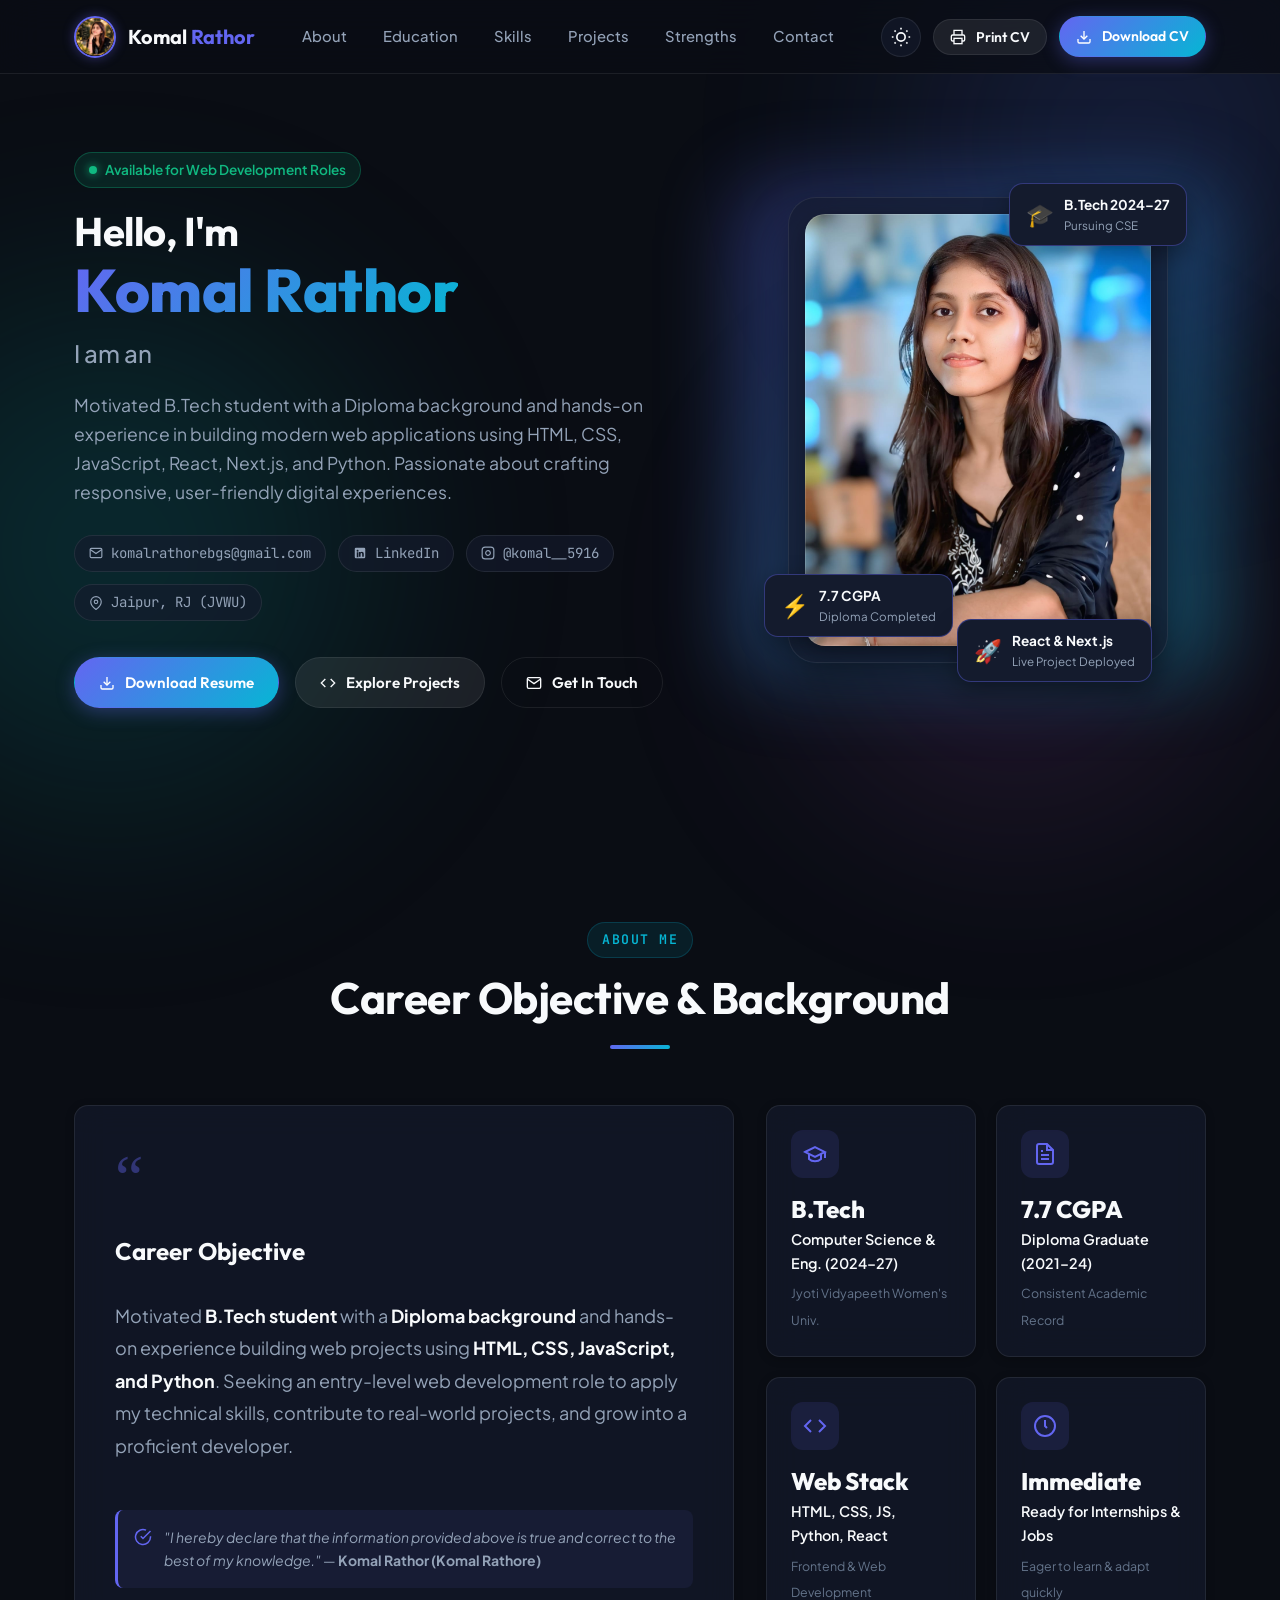
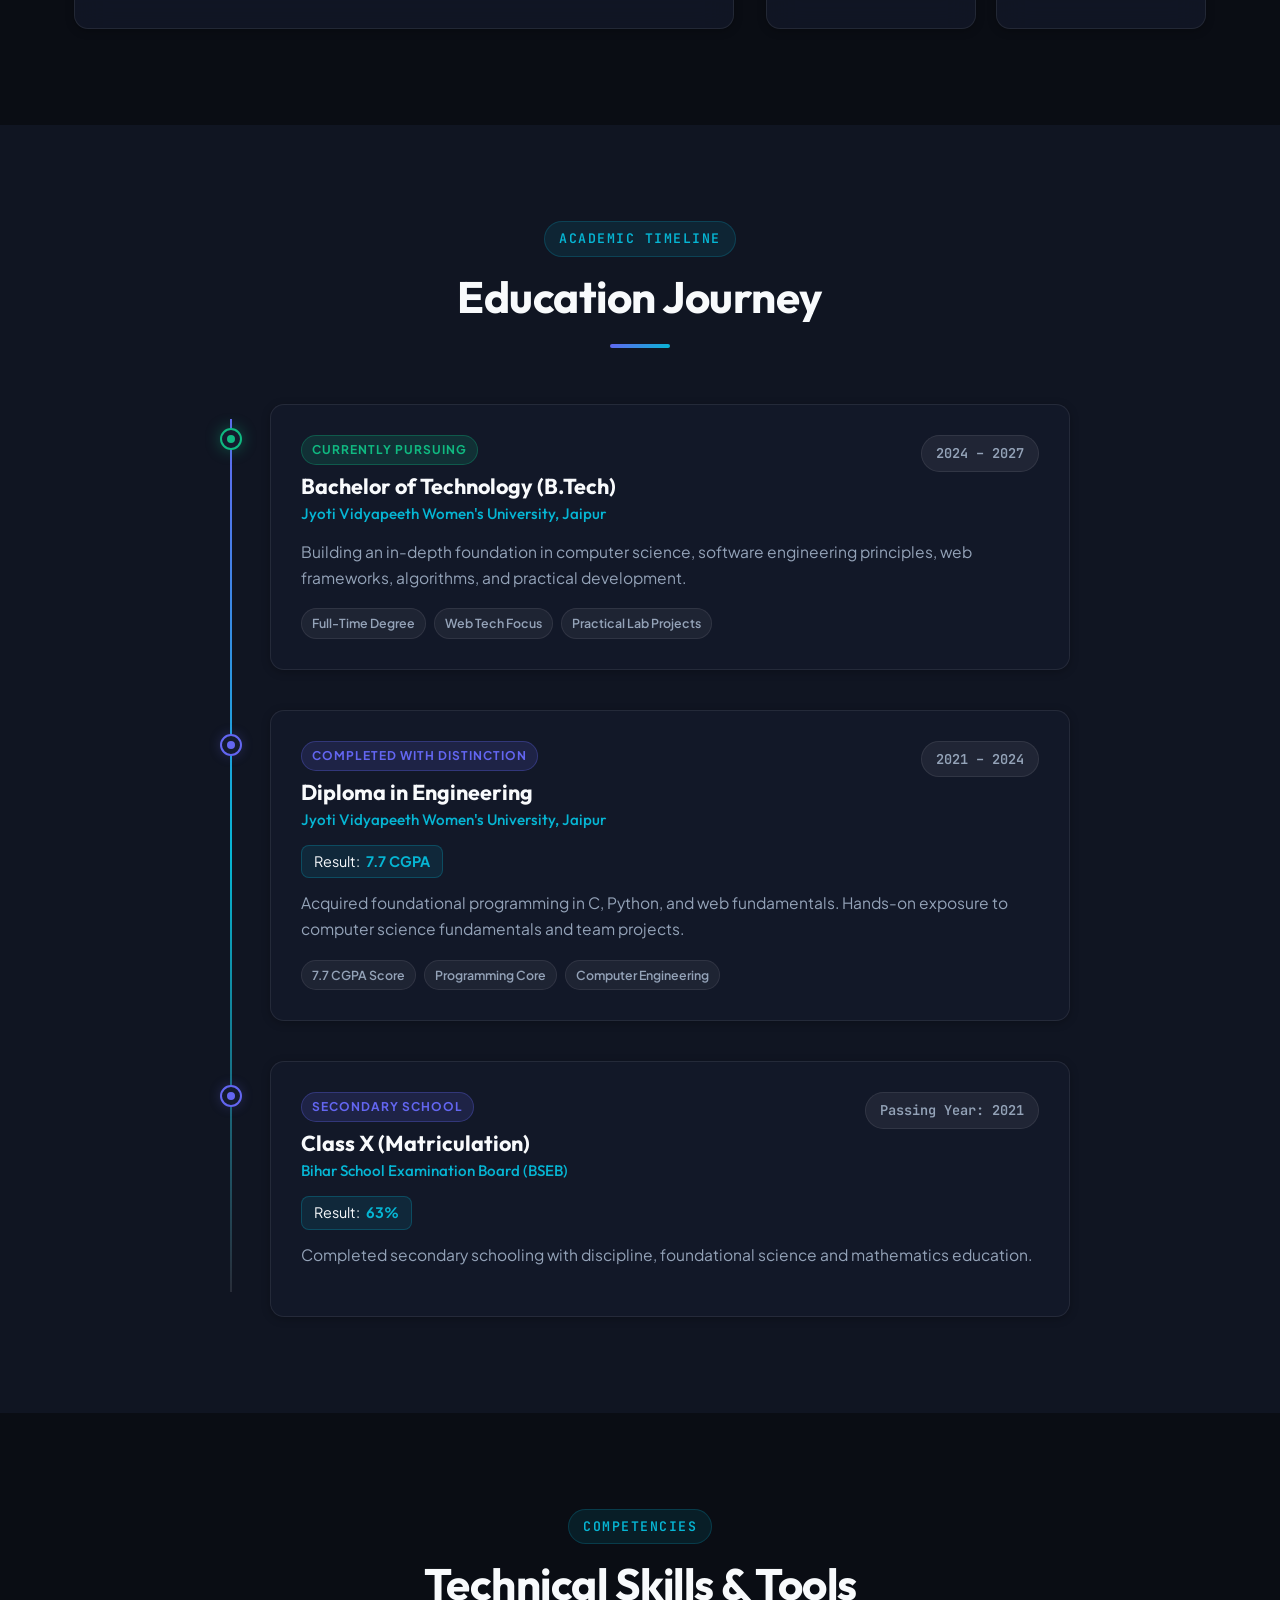
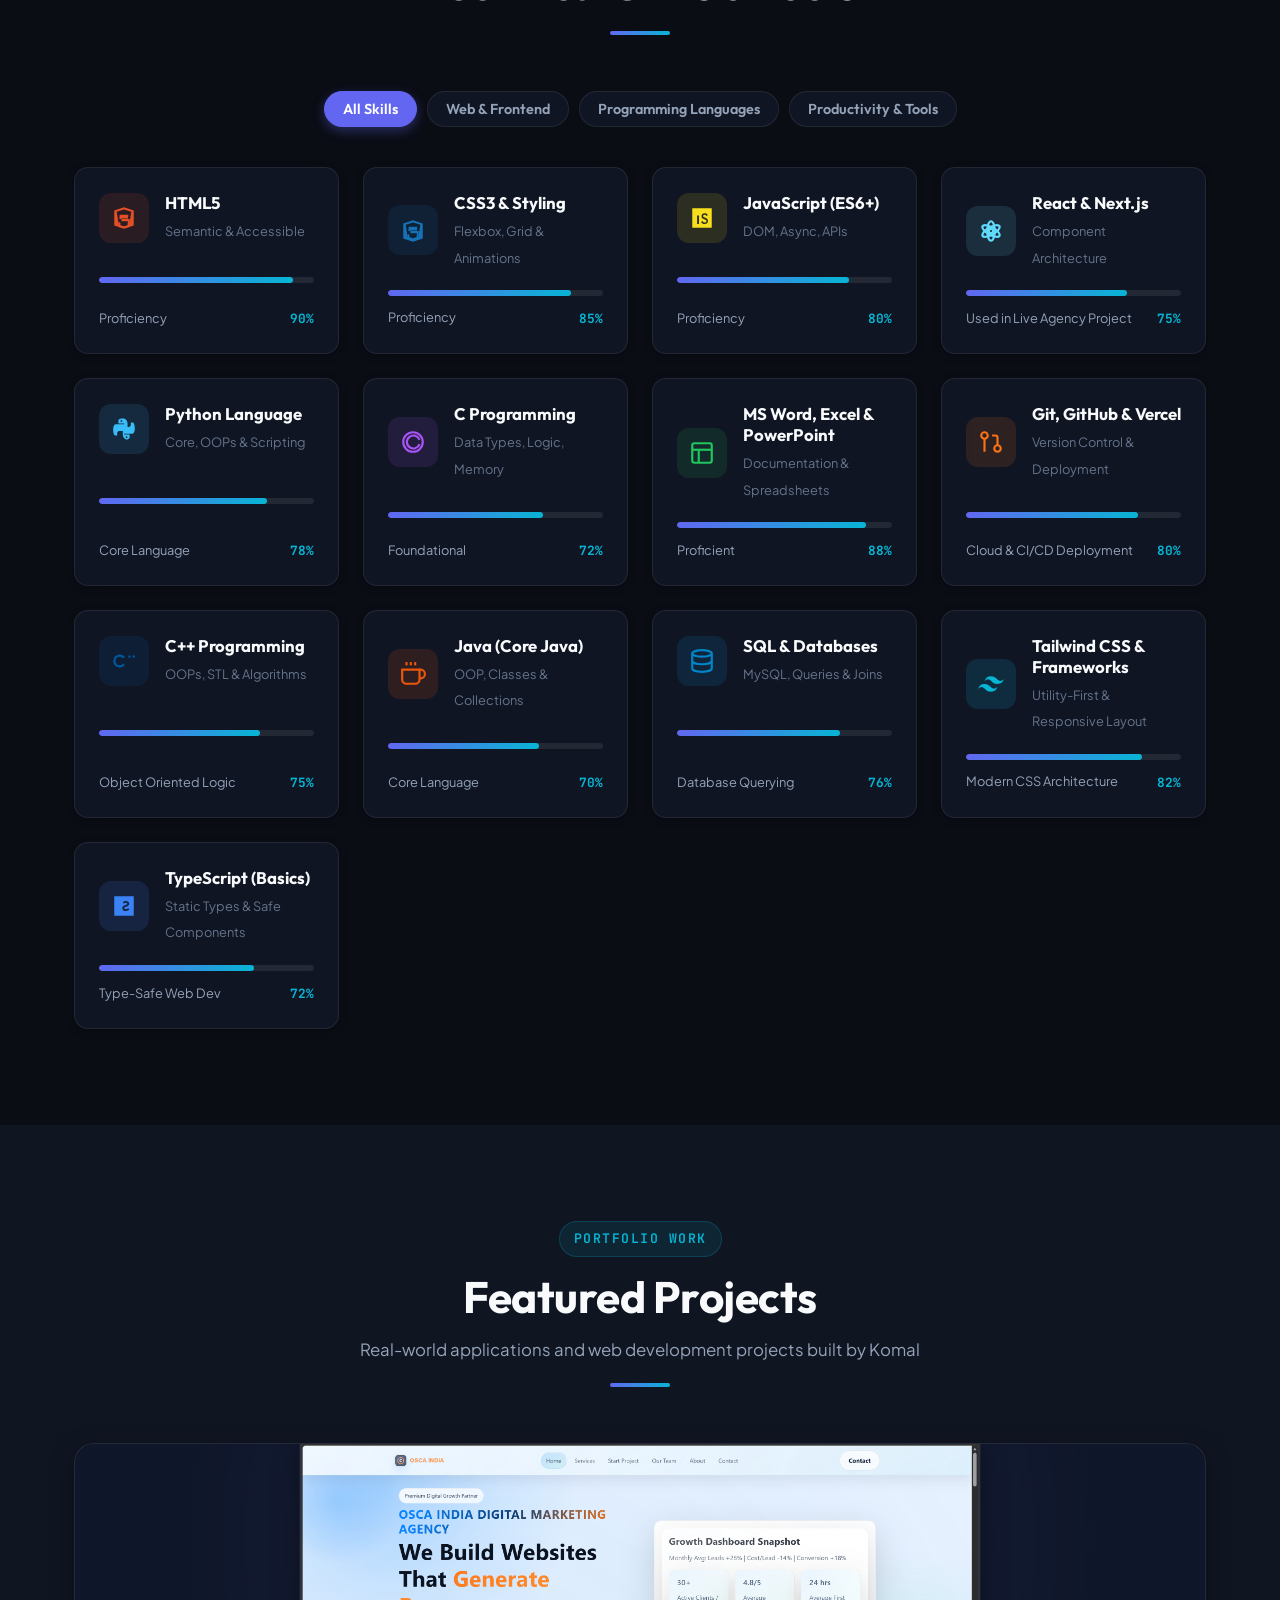
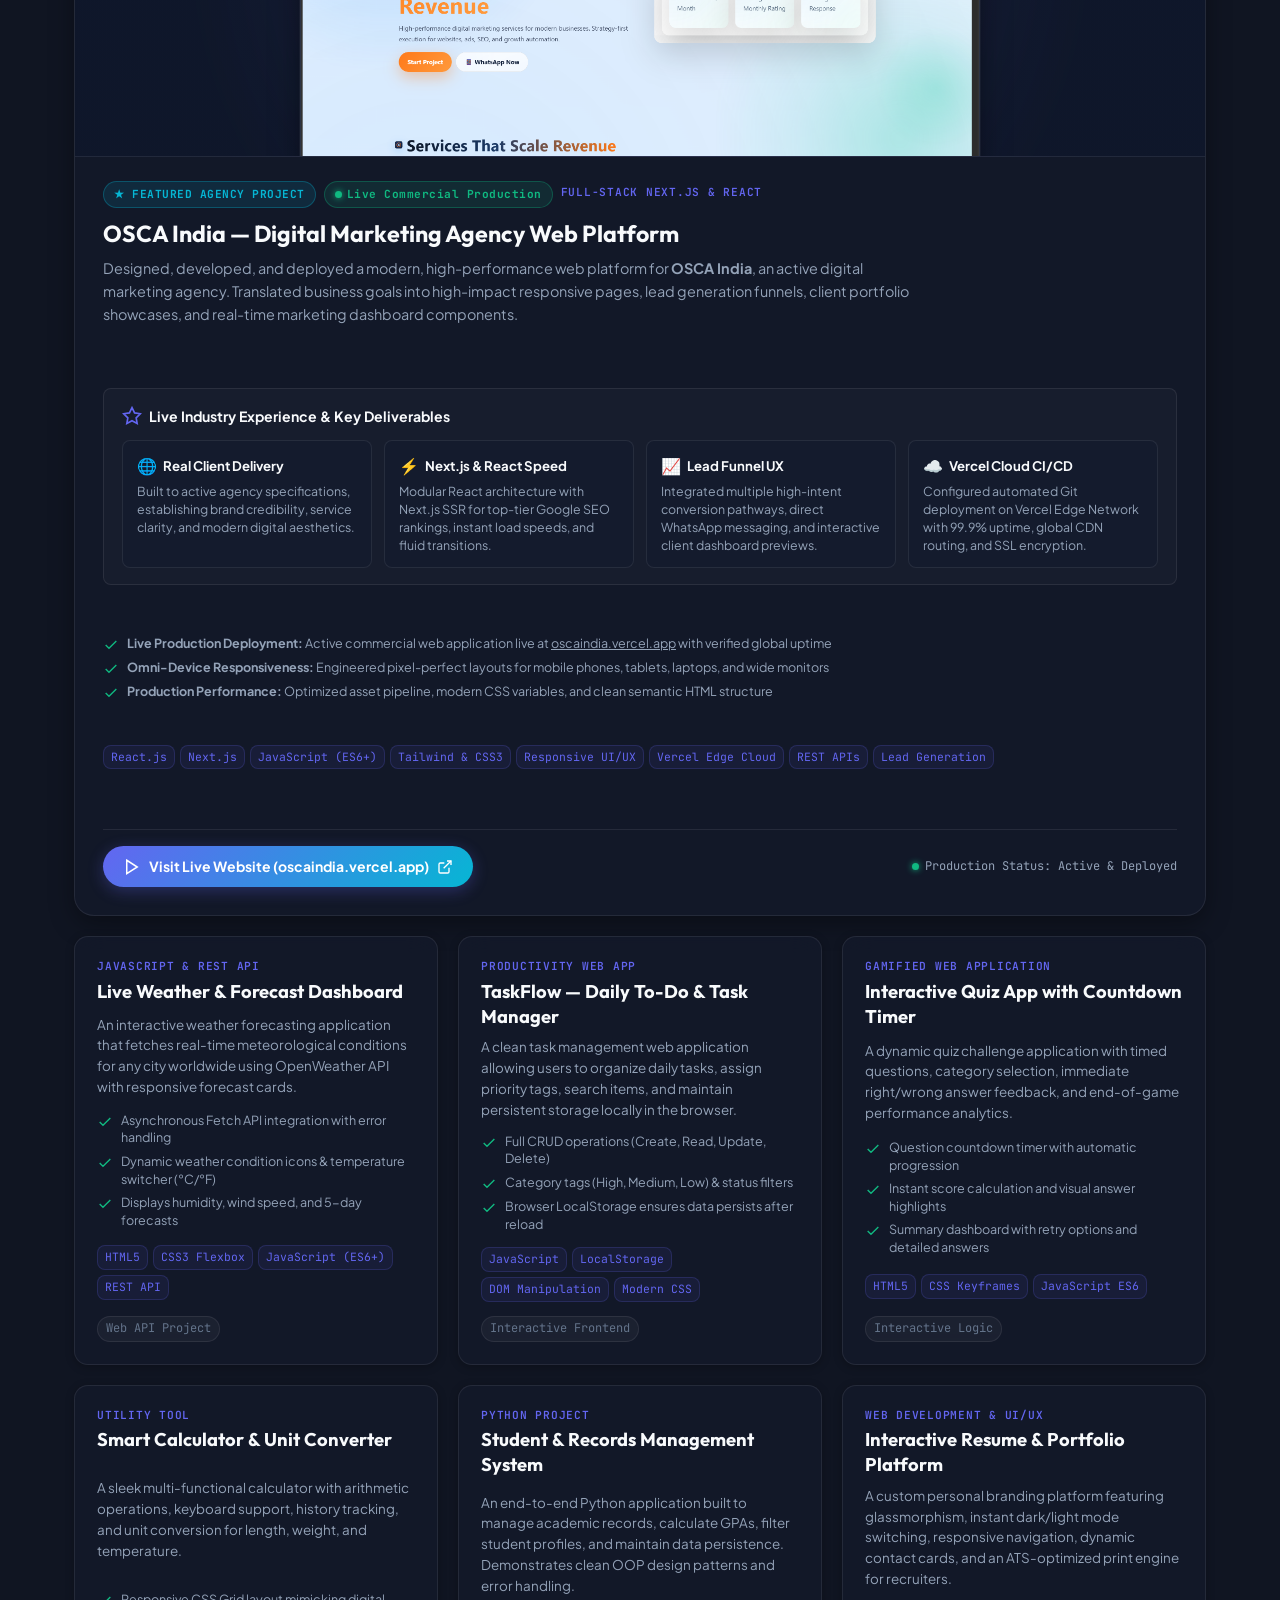
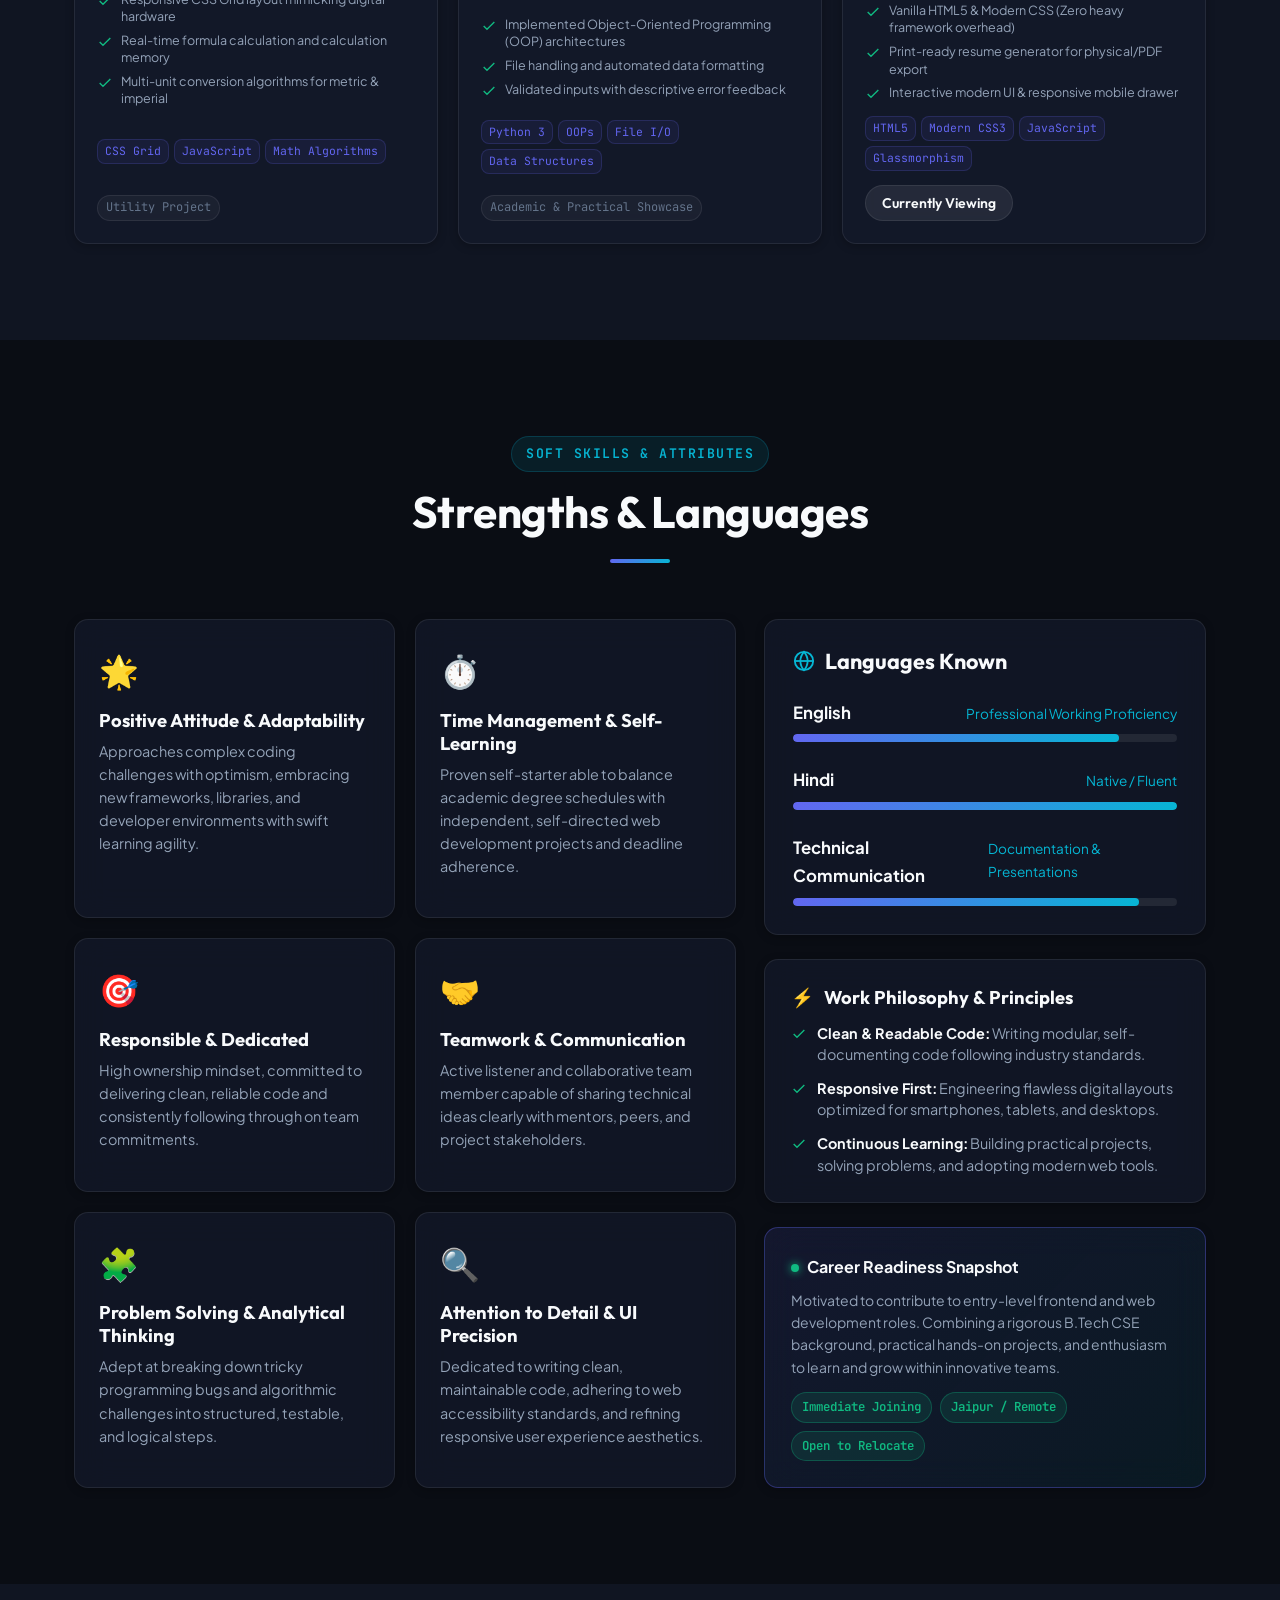
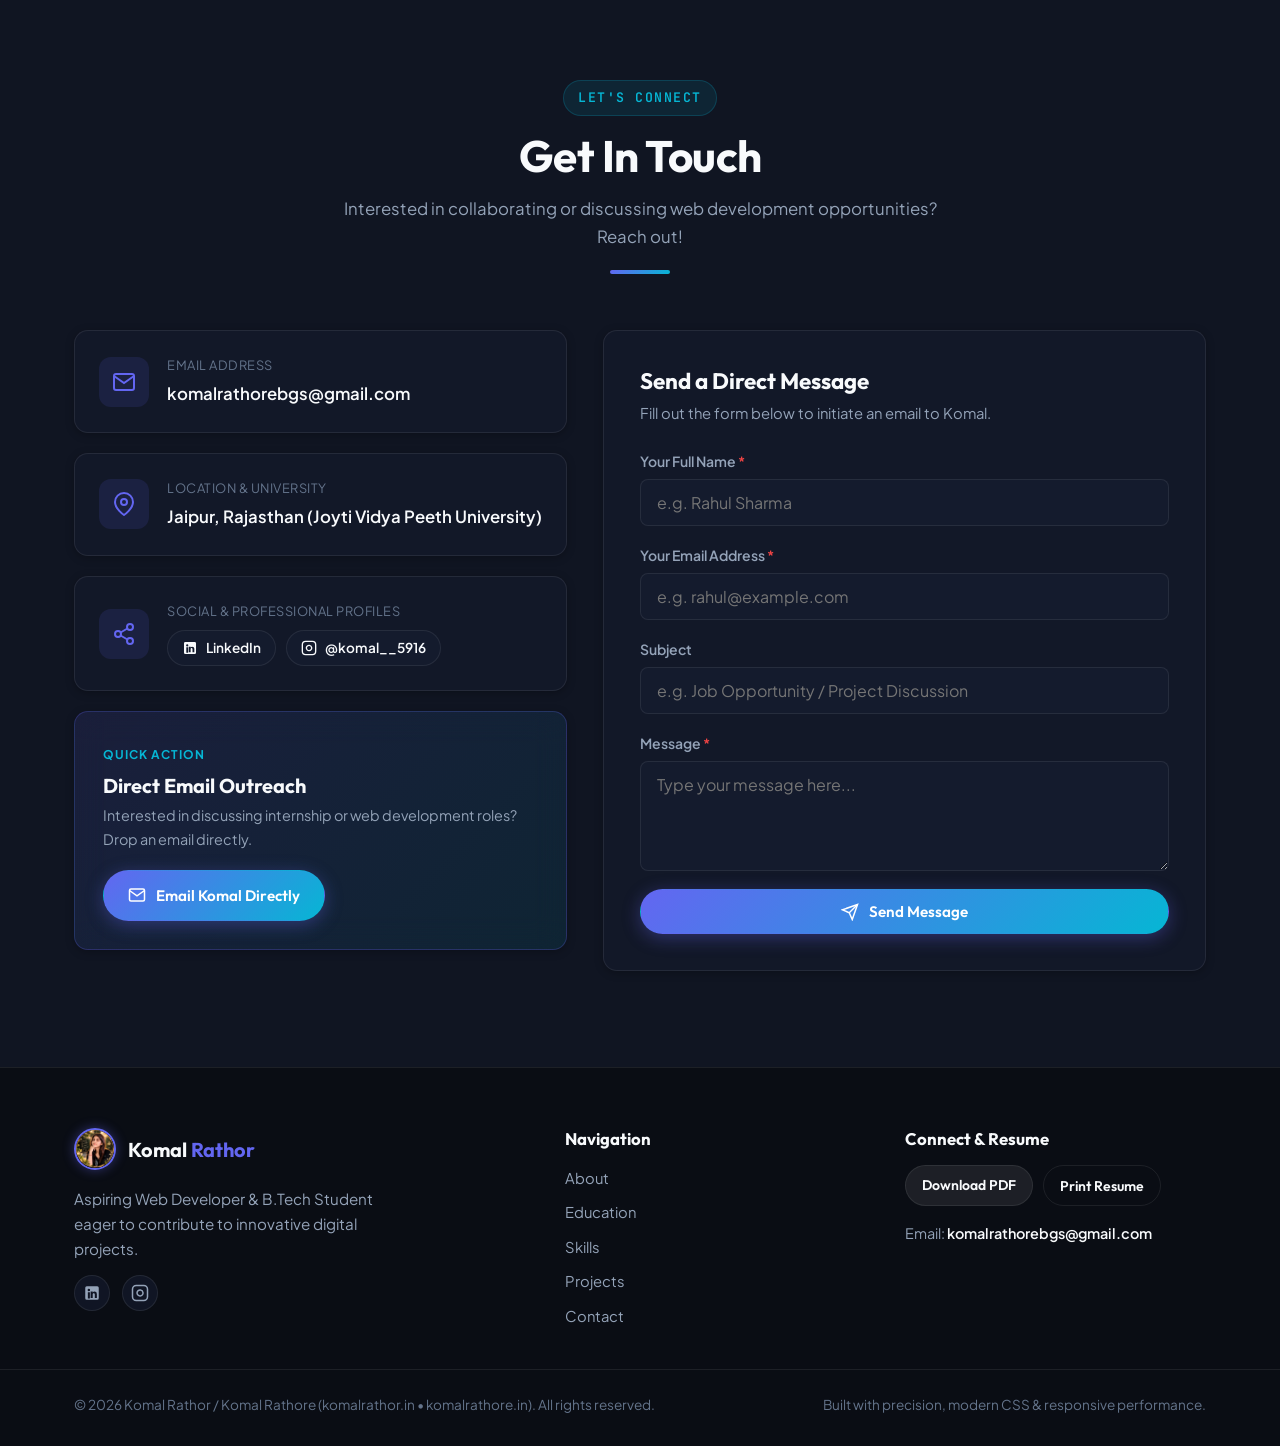
==== commit 67b7ea68: "Add files via upload" ====
--- a/index.html
+++ b/index.html
@@ -1,51 +1,68 @@
 <!DOCTYPE html>
-<html lang="en" data-theme="dark">
+<html lang="en-IN" data-theme="dark">
 
 <head>
   <meta charset="UTF-8">
   <meta name="viewport" content="width=device-width, initial-scale=1.0">
 
+  <!-- Security & Browser Protection Headers -->
+  <meta http-equiv="X-Content-Type-Options" content="nosniff">
+  <meta http-equiv="X-XSS-Protection" content="1; mode=block">
+  <meta name="referrer" content="strict-origin-when-cross-origin">
+  <meta http-equiv="Permissions-Policy" content="camera=(), microphone=(), geolocation=(), payment=(), usb=()">
+
   <!-- Primary SEO Meta Tags -->
-  <title>Komal Rathor | Web Developer & Frontend Engineer | Portfolio</title>
-  <meta name="title" content="Komal Rathor | Web Developer & Frontend Engineer | Portfolio">
+  <title>Komal Rathor (Komal Rathore) | Web Developer &amp; Frontend Engineer | komalrathor.in</title>
+  <meta name="title" content="Komal Rathor (Komal Rathore) | Web Developer &amp; Frontend Engineer Portfolio">
   <meta name="description"
-    content="Official portfolio of Komal Rathor (komalrathor.in) — Aspiring Web Developer & B.Tech CSE student skilled in HTML5, CSS3, JavaScript, React, Next.js, and Python. Explore real-world projects, live demos, and resume.">
+    content="Official portfolio &amp; interactive resume of Komal Rathor (also known as Komal Rathore) at komalrathor.in — Aspiring Web Developer &amp; B.Tech CSE student from Jaipur skilled in HTML5, CSS3, JavaScript, React, Next.js, and Python. Explore real-world projects, live demos, and resume.">
   <meta name="keywords"
-    content="Komal Rathor, komalrathor.in, Komal Rathor Portfolio, Web Developer, Frontend Developer, React Developer, Next.js Developer, Python Developer, HTML CSS JavaScript, Jaipur Web Developer, B.Tech CSE, Komal Rathor Resume">
-  <meta name="author" content="Komal Rathor">
+    content="Komal Rathor, Komal Rathore, komalrathor.in, komalrathore.in, www.komalrathor.in, www.komalrathore.in, Komal Rathor Web Developer, Komal Rathore Web Developer, Komal Rathor Portfolio, Komal Rathore Portfolio, Komal Rathor Resume, Komal Rathore Resume, Komal Rathor Jaipur, Komal Rathore Jaipur, Komal Rathor Frontend Engineer, Komal Rathore Frontend Engineer, Komal Rathor Jayoti Vidyapeeth, Komal Rathore Jayoti Vidyapeeth, Web Developer Komal, Frontend Developer Jaipur, B.Tech CSE Komal Rathore">
+  <meta name="author" content="Komal Rathor (Komal Rathore)">
   <meta name="robots" content="index, follow, max-image-preview:large, max-snippet:-1, max-video-preview:-1">
   <meta name="googlebot" content="index, follow, max-snippet:-1, max-image-preview:large, max-video-preview:-1">
+  <meta name="bingbot" content="index, follow, max-image-preview:large">
   <link rel="canonical" href="https://komalrathor.in/">
+
+  <!-- Regional & Local SEO Tags (India / Rajasthan / Jaipur) -->
+  <meta name="geo.region" content="IN-RJ">
+  <meta name="geo.placename" content="Jaipur, Rajasthan">
+  <meta name="geo.position" content="26.9124;75.7873">
+  <meta name="ICBM" content="26.9124, 75.7873">
+  <meta name="rating" content="general">
+  <meta name="revisit-after" content="7 days">
+  <meta name="language" content="English">
+  <meta name="distribution" content="global">
 
   <!-- Theme & Mobile App Settings -->
   <meta name="theme-color" content="#0a0d14">
   <meta name="apple-mobile-web-app-capable" content="yes">
   <meta name="apple-mobile-web-app-status-bar-style" content="black-translucent">
-  <meta name="apple-mobile-web-app-title" content="Komal Rathor">
+  <meta name="apple-mobile-web-app-title" content="Komal Rathor (Komal Rathore)">
 
   <!-- OpenGraph / Facebook / LinkedIn / WhatsApp Social Meta Tags -->
   <meta property="og:type" content="website">
   <meta property="og:url" content="https://komalrathor.in/">
-  <meta property="og:site_name" content="Komal Rathor Portfolio">
-  <meta property="og:title" content="Komal Rathor | Web Developer & Frontend Engineer">
+  <meta property="og:site_name" content="Komal Rathor (Komal Rathore) Portfolio">
+  <meta property="og:title" content="Komal Rathor (Komal Rathore) | Web Developer &amp; Frontend Engineer">
   <meta property="og:description"
-    content="Explore the official portfolio and interactive resume of Komal Rathor. Live projects, technical skills (React, Next.js, Python), and downloadable resume.">
+    content="Explore the official portfolio and interactive resume of Komal Rathor (Komal Rathore) at komalrathor.in. Live projects, technical skills (React, Next.js, Python), and downloadable resume.">
   <meta property="og:image" content="https://komalrathor.in/profile.jpg">
   <meta property="og:image:secure_url" content="https://komalrathor.in/profile.jpg">
   <meta property="og:image:type" content="image/jpeg">
   <meta property="og:image:width" content="1200">
   <meta property="og:image:height" content="630">
-  <meta property="og:image:alt" content="Komal Rathor - Web Developer & Frontend Engineer">
+  <meta property="og:image:alt" content="Komal Rathor (Komal Rathore) - Web Developer &amp; Frontend Engineer">
   <meta property="og:locale" content="en_IN">
 
   <!-- Twitter Card Meta Tags -->
   <meta name="twitter:card" content="summary_large_image">
   <meta name="twitter:url" content="https://komalrathor.in/">
-  <meta name="twitter:title" content="Komal Rathor | Web Developer & Frontend Engineer">
+  <meta name="twitter:title" content="Komal Rathor (Komal Rathore) | Web Developer &amp; Frontend Engineer">
   <meta name="twitter:description"
-    content="Explore the official portfolio of Komal Rathor — React, Next.js, JavaScript, and Python developer.">
+    content="Explore the official portfolio of Komal Rathor (Komal Rathore) at komalrathor.in — React, Next.js, JavaScript, and Python developer.">
   <meta name="twitter:image" content="https://komalrathor.in/profile.jpg">
-  <meta name="twitter:image:alt" content="Komal Rathor Portfolio">
+  <meta name="twitter:image:alt" content="Komal Rathor (Komal Rathore) Portfolio">
 
   <!-- Structured Data: JSON-LD Schema.org -->
   <script type="application/ld+json">
@@ -56,10 +73,21 @@
         "@type": "Person",
         "@id": "https://komalrathor.in/#person",
         "name": "Komal Rathor",
+        "alternateName": [
+          "Komal Rathore",
+          "komalrathor.in",
+          "komalrathore.in",
+          "Komal Rathor Web Developer",
+          "Komal Rathore Web Developer",
+          "Komal Rathor Portfolio",
+          "Komal Rathore Portfolio",
+          "Komal Rathor Jaipur",
+          "Komal Rathore Jaipur"
+        ],
         "url": "https://komalrathor.in/",
         "image": "https://komalrathor.in/profile.jpg",
         "jobTitle": "Web Developer & Frontend Engineer",
-        "description": "Aspiring Web Developer and B.Tech CSE student specializing in modern web applications using HTML5, CSS3, JavaScript, React, Next.js, and Python.",
+        "description": "Aspiring Web Developer and B.Tech CSE student specializing in modern web applications using HTML5, CSS3, JavaScript, React, Next.js, and Python. Also known as Komal Rathore.",
         "email": "mailto:komalrathorebgs@gmail.com",
         "address": {
           "@type": "PostalAddress",
@@ -88,11 +116,26 @@
         ]
       },
       {
+        "@type": "Occupation",
+        "@id": "https://komalrathor.in/#occupation",
+        "name": "Web Developer & Frontend Engineer",
+        "occupationalCategory": "15-1254.00",
+        "skills": "React.js, Next.js, JavaScript (ES6+), Python, HTML5, CSS3, Responsive Design, REST APIs, Git"
+      },
+      {
         "@type": "WebSite",
         "@id": "https://komalrathor.in/#website",
         "url": "https://komalrathor.in/",
-        "name": "Komal Rathor Portfolio",
-        "description": "Official portfolio of Komal Rathor, Aspiring Web Developer & B.Tech Student.",
+        "name": "Komal Rathor (Komal Rathore) Portfolio",
+        "alternateName": [
+          "komalrathor.in",
+          "komalrathore.in",
+          "Komal Rathor Portfolio",
+          "Komal Rathore Portfolio",
+          "Komal Rathor Website",
+          "Komal Rathore Website"
+        ],
+        "description": "Official portfolio of Komal Rathor (Komal Rathore), Aspiring Web Developer & B.Tech Student at komalrathor.in.",
         "publisher": {
           "@id": "https://komalrathor.in/#person"
         },
@@ -102,13 +145,94 @@
         "@type": "ProfilePage",
         "@id": "https://komalrathor.in/#profilepage",
         "url": "https://komalrathor.in/",
-        "name": "Komal Rathor - Web Developer & Frontend Engineer Portfolio",
+        "name": "Komal Rathor (Komal Rathore) - Web Developer & Frontend Engineer Portfolio",
         "isPartOf": {
           "@id": "https://komalrathor.in/#website"
         },
         "mainEntity": {
           "@id": "https://komalrathor.in/#person"
         }
+      },
+      {
+        "@type": "BreadcrumbList",
+        "itemListElement": [
+          {
+            "@type": "ListItem",
+            "position": 1,
+            "name": "Home",
+            "item": "https://komalrathor.in/"
+          },
+          {
+            "@type": "ListItem",
+            "position": 2,
+            "name": "About",
+            "item": "https://komalrathor.in/#about"
+          },
+          {
+            "@type": "ListItem",
+            "position": 3,
+            "name": "Education",
+            "item": "https://komalrathor.in/#education"
+          },
+          {
+            "@type": "ListItem",
+            "position": 4,
+            "name": "Skills",
+            "item": "https://komalrathor.in/#skills"
+          },
+          {
+            "@type": "ListItem",
+            "position": 5,
+            "name": "Projects",
+            "item": "https://komalrathor.in/#projects"
+          },
+          {
+            "@type": "ListItem",
+            "position": 6,
+            "name": "Contact",
+            "item": "https://komalrathor.in/#contact"
+          }
+        ]
+      },
+      {
+        "@type": "ItemList",
+        "name": "Featured Projects",
+        "itemListElement": [
+          {
+            "@type": "ListItem",
+            "position": 1,
+            "item": {
+              "@type": "SoftwareApplication",
+              "name": "OSCA India Website",
+              "applicationCategory": "BusinessApplication",
+              "operatingSystem": "Web",
+              "url": "https://oscaindia.vercel.app",
+              "description": "Production commercial digital marketing agency website built with Next.js, React, and Tailwind."
+            }
+          },
+          {
+            "@type": "ListItem",
+            "position": 2,
+            "item": {
+              "@type": "SoftwareApplication",
+              "name": "Live Weather & Forecast Dashboard",
+              "applicationCategory": "WeatherApplication",
+              "operatingSystem": "Web",
+              "description": "Interactive weather forecasting web application utilizing OpenWeather API."
+            }
+          },
+          {
+            "@type": "ListItem",
+            "position": 3,
+            "item": {
+              "@type": "SoftwareApplication",
+              "name": "TaskFlow To-Do & Task Manager",
+              "applicationCategory": "ProductivityApplication",
+              "operatingSystem": "Web",
+              "description": "Task management web application with category tags, status filters, and LocalStorage."
+            }
+          }
+        ]
       }
     ]
   }
@@ -140,7 +264,7 @@
   <header class="site-header" id="site-header">
     <nav class="nav-container" aria-label="Main Navigation">
       <a href="#hero" class="brand-logo" id="brand-logo">
-        <img src="komal-logo.jpg" alt="Komal Rathor" class="logo-avatar">
+        <img src="komal-logo.jpg" alt="Komal Rathor (Komal Rathore)" class="logo-avatar">
         <span class="logo-text">Komal <span class="accent-text">Rathor</span></span>
       </a>
 
@@ -240,31 +364,31 @@
           </div>
 
           <p class="hero-description">
-            Motivated B.Tech student with a Diploma background and hands-on experience in building modern web
-            applications using HTML, CSS, JavaScript, React, Next.js, and Python. Passionate about crafting responsive,
-            user-friendly digital experiences.
+            <span class="desc-desktop">Motivated B.Tech student with a Diploma background and hands-on experience in building modern web applications using HTML, CSS, JavaScript, React, Next.js, and Python. Passionate about crafting responsive, user-friendly digital experiences.</span>
+            <span class="desc-mobile">Aspiring Web Developer & B.Tech student building modern, responsive web apps with React, Next.js, and Python.</span>
           </p>
 
           <!-- Quick Contact Chips -->
           <div class="quick-contact-chips">
             <a href="mailto:komalrathorebgs@gmail.com" class="contact-chip" title="Click to send email">
-              <svg viewBox="0 0 24 24" width="16" height="16" fill="none" stroke="currentColor" stroke-width="2">
+              <svg viewBox="0 0 24 24" width="14" height="14" fill="none" stroke="currentColor" stroke-width="2">
                 <path d="M4 4h16c1.1 0 2 .9 2 2v12c0 1.1-.9 2-2 2H4c-1.1 0-2-.9-2-2V6c0-1.1.9-2 2-2z" />
                 <polyline points="22,6 12,13 2,6" />
               </svg>
-              <span>komalrathorebgs@gmail.com</span>
+              <span class="chip-email-desktop">komalrathorebgs@gmail.com</span>
+              <span class="chip-email-mobile">Email Me</span>
             </a>
             <a href="https://www.linkedin.com/in/komal-rathor-0609262a4" target="_blank" rel="noopener noreferrer"
               class="contact-chip social-chip linkedin-chip" title="Connect on LinkedIn">
-              <svg viewBox="0 0 24 24" width="16" height="16" fill="currentColor">
+              <svg viewBox="0 0 24 24" width="14" height="14" fill="currentColor">
                 <path
                   d="M19 3a2 2 0 0 1 2 2v14a2 2 0 0 1-2 2H5a2 2 0 0 1-2-2V5a2 2 0 0 1 2-2h14m-.5 15.5v-5.3a3.26 3.26 0 0 0-3.26-3.26c-.85 0-1.84.52-2.28 1.3v-1.11h-2.79v8.37h2.79v-4.93c0-.77.62-1.4 1.39-1.4a1.4 1.4 0 0 1 1.4 1.4v4.93h2.75M6.46 10.9v8.37H9.2V10.9H6.46M7.83 6.45a1.65 1.65 0 0 0-1.66 1.66 1.66 1.66 0 0 0 1.66 1.66 1.66 1.66 0 0 0 1.65-1.66 1.65 1.65 0 0 0-1.65-1.66Z" />
               </svg>
-              <span>LinkedIn Profile</span>
+              <span>LinkedIn</span>
             </a>
             <a href="https://www.instagram.com/komal__5916/" target="_blank" rel="noopener noreferrer"
               class="contact-chip social-chip insta-chip" title="Instagram: @komal__5916">
-              <svg viewBox="0 0 24 24" width="16" height="16" fill="none" stroke="currentColor" stroke-width="2">
+              <svg viewBox="0 0 24 24" width="14" height="14" fill="none" stroke="currentColor" stroke-width="2">
                 <rect x="2" y="2" width="20" height="20" rx="5" ry="5"></rect>
                 <path d="M16 11.37A4 4 0 1 1 12.63 8 4 4 0 0 1 16 11.37z"></path>
                 <line x1="17.5" y1="6.5" x2="17.51" y2="6.5"></line>
@@ -272,34 +396,41 @@
               <span>@komal__5916</span>
             </a>
             <span class="contact-chip">
-              <svg viewBox="0 0 24 24" width="16" height="16" fill="none" stroke="currentColor" stroke-width="2">
+              <svg viewBox="0 0 24 24" width="14" height="14" fill="none" stroke="currentColor" stroke-width="2">
                 <path d="M21 10c0 7-9 13-9 13s-9-6-9-13a9 9 0 0 1 18 0z" />
                 <circle cx="12" cy="10" r="3" />
               </svg>
-              <span>Jaipur, Rajasthan (Joyti Vidya Peeth University)</span>
+              <span>Jaipur, RJ <span class="chip-loc-full">(JVWU)</span></span>
             </span>
           </div>
 
           <!-- Hero Action Buttons -->
           <div class="hero-actions">
-            <a href="Komal_Rathor_Resume.pdf" download="Komal_Rathor_Resume.pdf" class="btn btn-primary btn-lg"
+            <a href="Komal_Rathor_Resume.pdf" download="Komal_Rathor_Resume.pdf" class="btn btn-primary btn-hero"
               id="hero-download-cv">
-              <svg viewBox="0 0 24 24" width="18" height="18" fill="none" stroke="currentColor" stroke-width="2">
+              <svg viewBox="0 0 24 24" width="16" height="16" fill="none" stroke="currentColor" stroke-width="2">
                 <path d="M21 15v4a2 2 0 0 1-2 2H5a2 2 0 0 1-2-2v-4" />
                 <polyline points="7 10 12 15 17 10" />
                 <line x1="12" y1="15" x2="12" y2="3" />
               </svg>
-              <span>Download Resume</span>
+              <span class="btn-text-full">Download Resume</span>
+              <span class="btn-text-short">Resume</span>
             </a>
-            <a href="#projects" class="btn btn-secondary btn-lg">
-              <svg viewBox="0 0 24 24" width="18" height="18" fill="none" stroke="currentColor" stroke-width="2">
+            <a href="#projects" class="btn btn-secondary btn-hero">
+              <svg viewBox="0 0 24 24" width="16" height="16" fill="none" stroke="currentColor" stroke-width="2">
                 <polyline points="16 18 22 12 16 6"></polyline>
                 <polyline points="8 6 2 12 8 18"></polyline>
               </svg>
-              <span>Explore Projects</span>
+              <span class="btn-text-full">Explore Projects</span>
+              <span class="btn-text-short">Projects</span>
             </a>
-            <a href="#contact" class="btn btn-outline btn-lg">
-              <span>Get In Touch</span>
+            <a href="#contact" class="btn btn-outline btn-hero">
+              <svg viewBox="0 0 24 24" width="16" height="16" fill="none" stroke="currentColor" stroke-width="2">
+                <path d="M4 4h16c1.1 0 2 .9 2 2v12c0 1.1-.9 2-2 2H4c-1.1 0-2-.9-2-2V6c0-1.1.9-2 2-2z" />
+                <polyline points="22,6 12,13 2,6" />
+              </svg>
+              <span class="btn-text-full">Get In Touch</span>
+              <span class="btn-text-short">Contact</span>
             </a>
           </div>
         </div>
@@ -309,7 +440,7 @@
           <div class="profile-card-glow"></div>
           <div class="profile-card">
             <div class="profile-image-container">
-              <img src="profile.jpg" alt="Komal Rathor - Aspiring Web Developer" class="profile-img" id="profile-img"
+              <img src="profile.jpg" alt="Komal Rathor (Komal Rathore) - Aspiring Web Developer Portfolio komalrathor.in" class="profile-img" id="profile-img"
                 loading="eager">
               <div class="image-overlay-ring"></div>
             </div>
@@ -369,7 +500,7 @@
                 <polyline points="22 4 12 14.01 9 11.01" />
               </svg>
               <span><em>"I hereby declare that the information provided above is true and correct to the best of my
-                  knowledge."</em> — <strong>Komal Rathor</strong></span>
+                  knowledge."</em> — <strong>Komal Rathor (Komal Rathore)</strong></span>
             </div>
           </div>
 
@@ -1744,7 +1875,7 @@
         <em>I hereby declare that the information provided above is true and correct to the best of my knowledge.</em>
       </p>
       <div class="print-signature">
-        <strong>Komal Rathor</strong>
+        <strong>Komal Rathor (Komal Rathore)</strong>
       </div>
     </div>
   </section>
@@ -1754,7 +1885,7 @@
     <div class="container footer-content">
       <div class="footer-left">
         <div class="brand-logo footer-logo">
-          <img src="komal-logo.jpg" alt="Komal Rathor" class="logo-avatar">
+          <img src="komal-logo.jpg" alt="Komal Rathor (Komal Rathore)" class="logo-avatar">
           <span class="logo-text">Komal <span class="accent-text">Rathor</span></span>
         </div>
         <p class="footer-bio">Aspiring Web Developer & B.Tech Student eager to contribute to innovative digital
@@ -1802,7 +1933,7 @@
 
     <div class="footer-bottom">
       <div class="container footer-bottom-inner">
-        <p>© 2026 Komal Rathor (<a href="https://komalrathor.in/" class="footer-domain-link">komalrathor.in</a>). All rights reserved.</p>
+        <p>© 2026 Komal Rathor / Komal Rathore (<a href="https://komalrathor.in/" class="footer-domain-link">komalrathor.in</a> &bull; <span class="footer-domain-link">komalrathore.in</span>). All rights reserved.</p>
         <p class="designed-tag">Built with precision, modern CSS & responsive performance.</p>
       </div>
     </div>
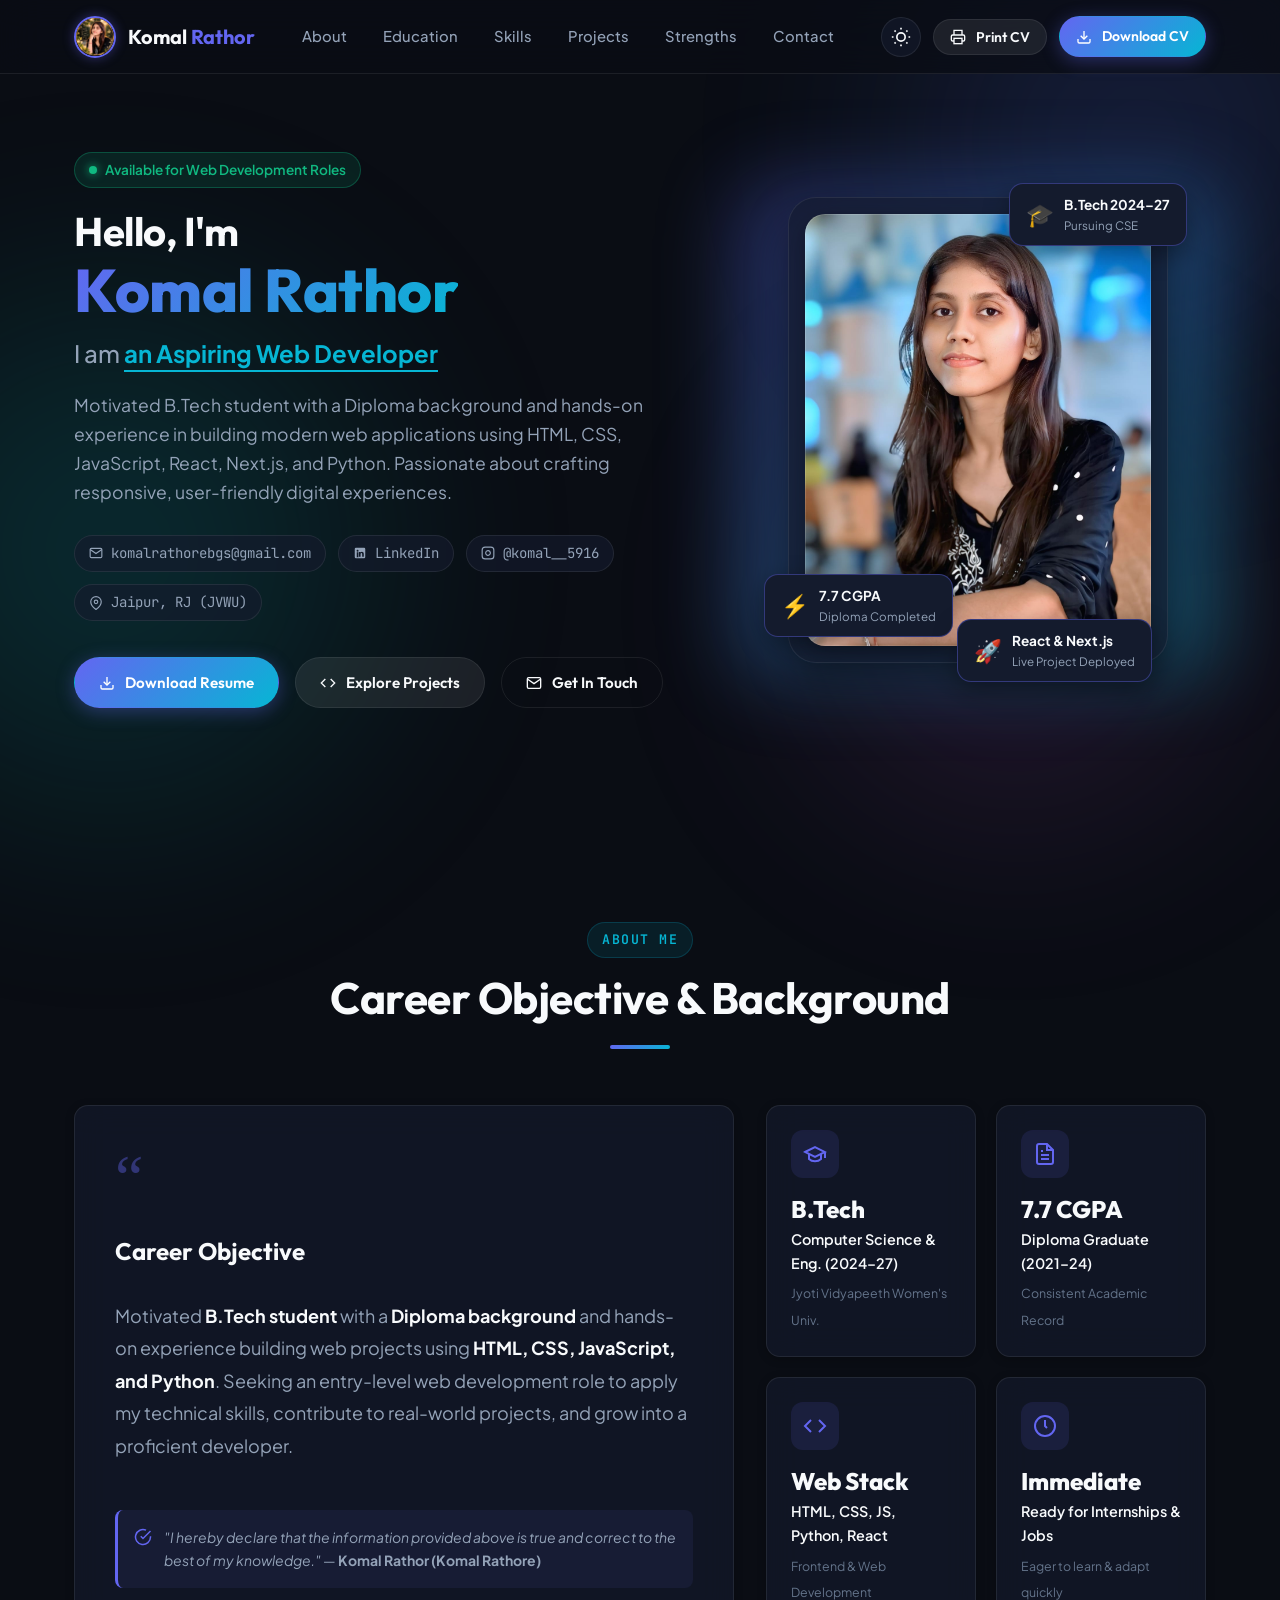
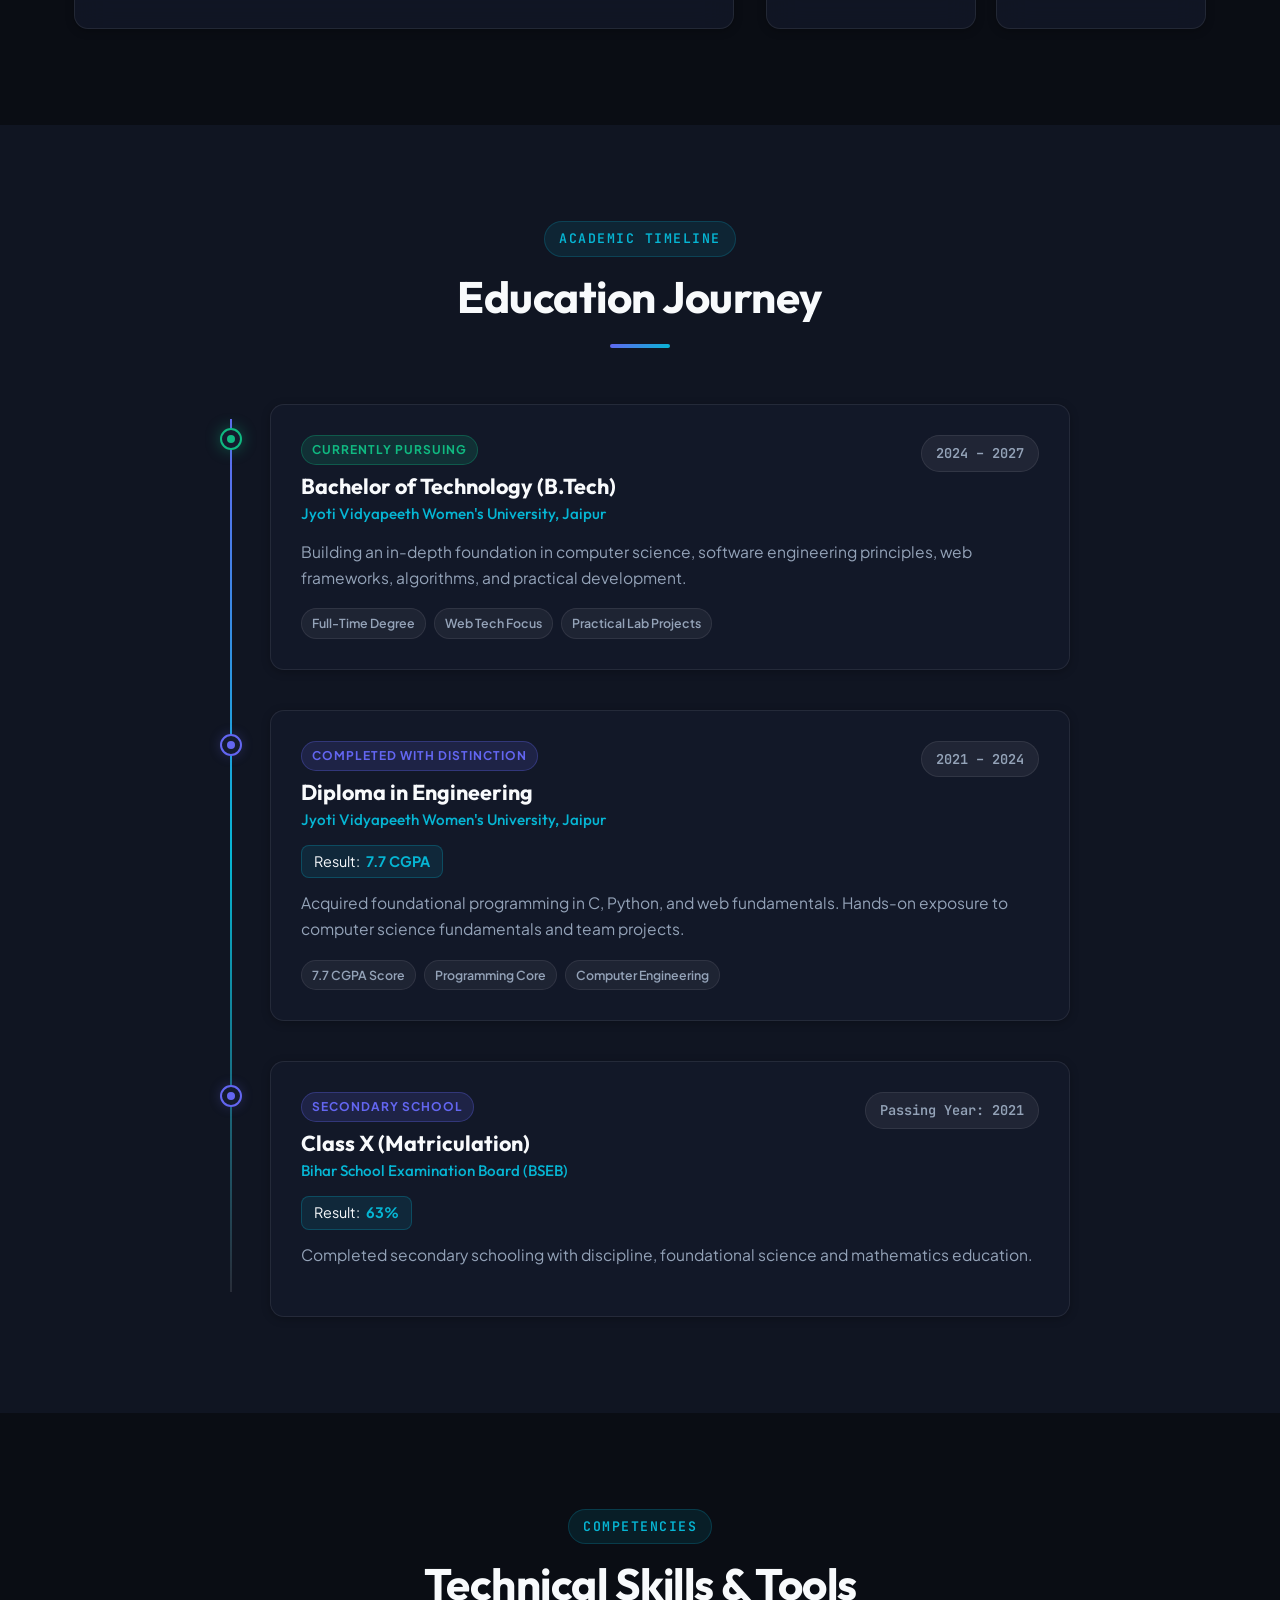
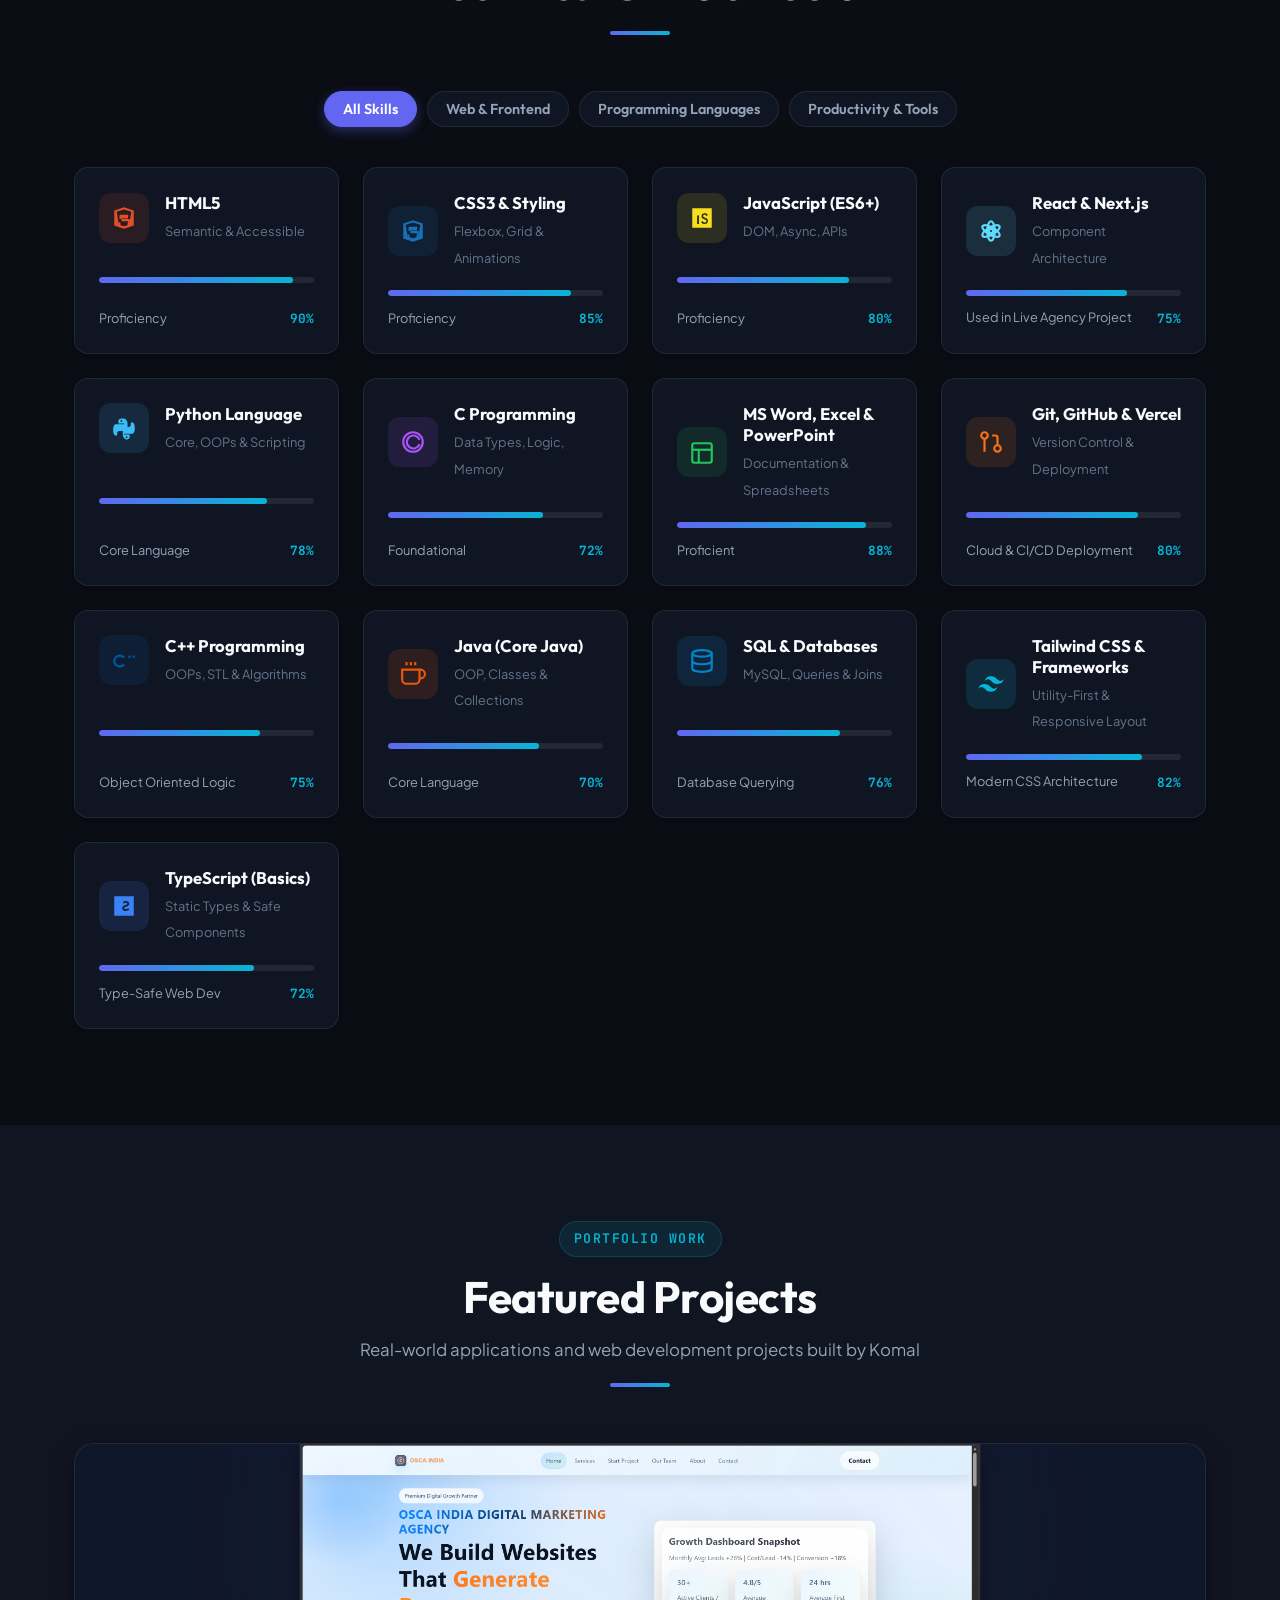
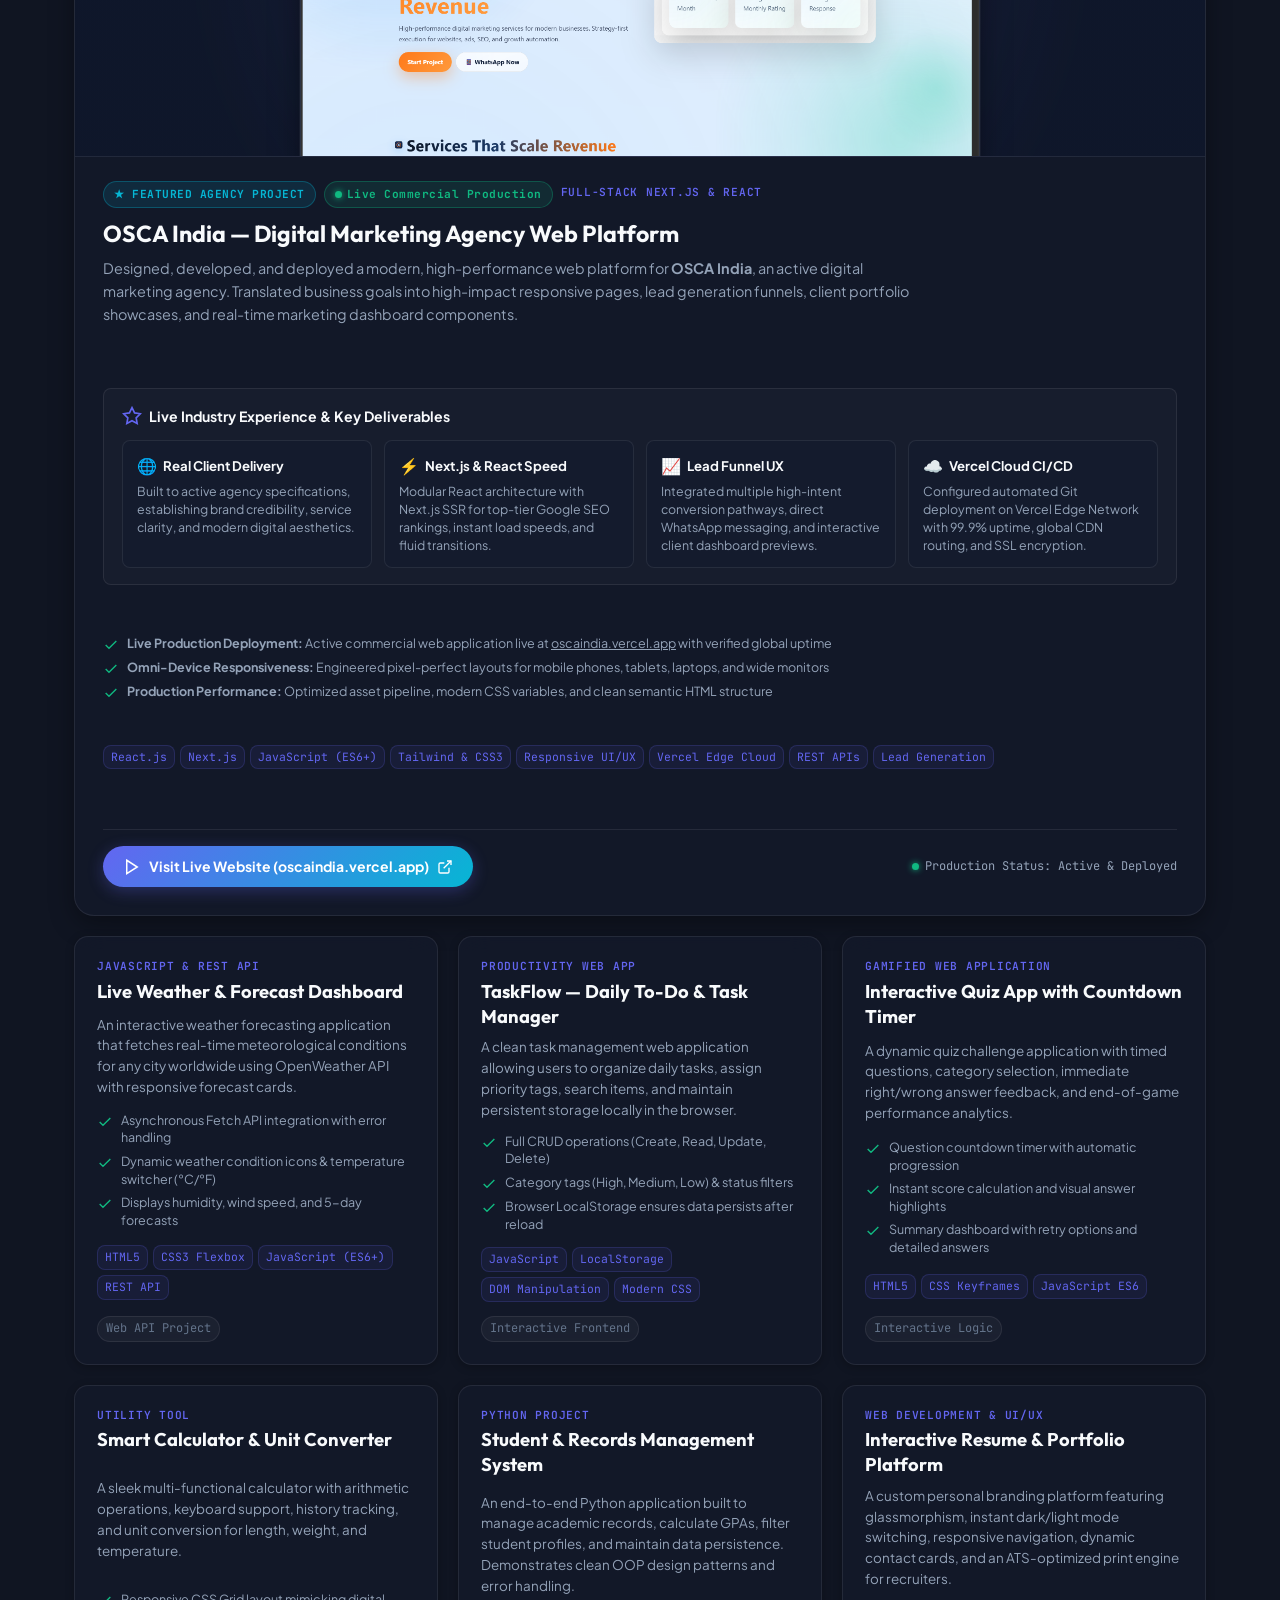
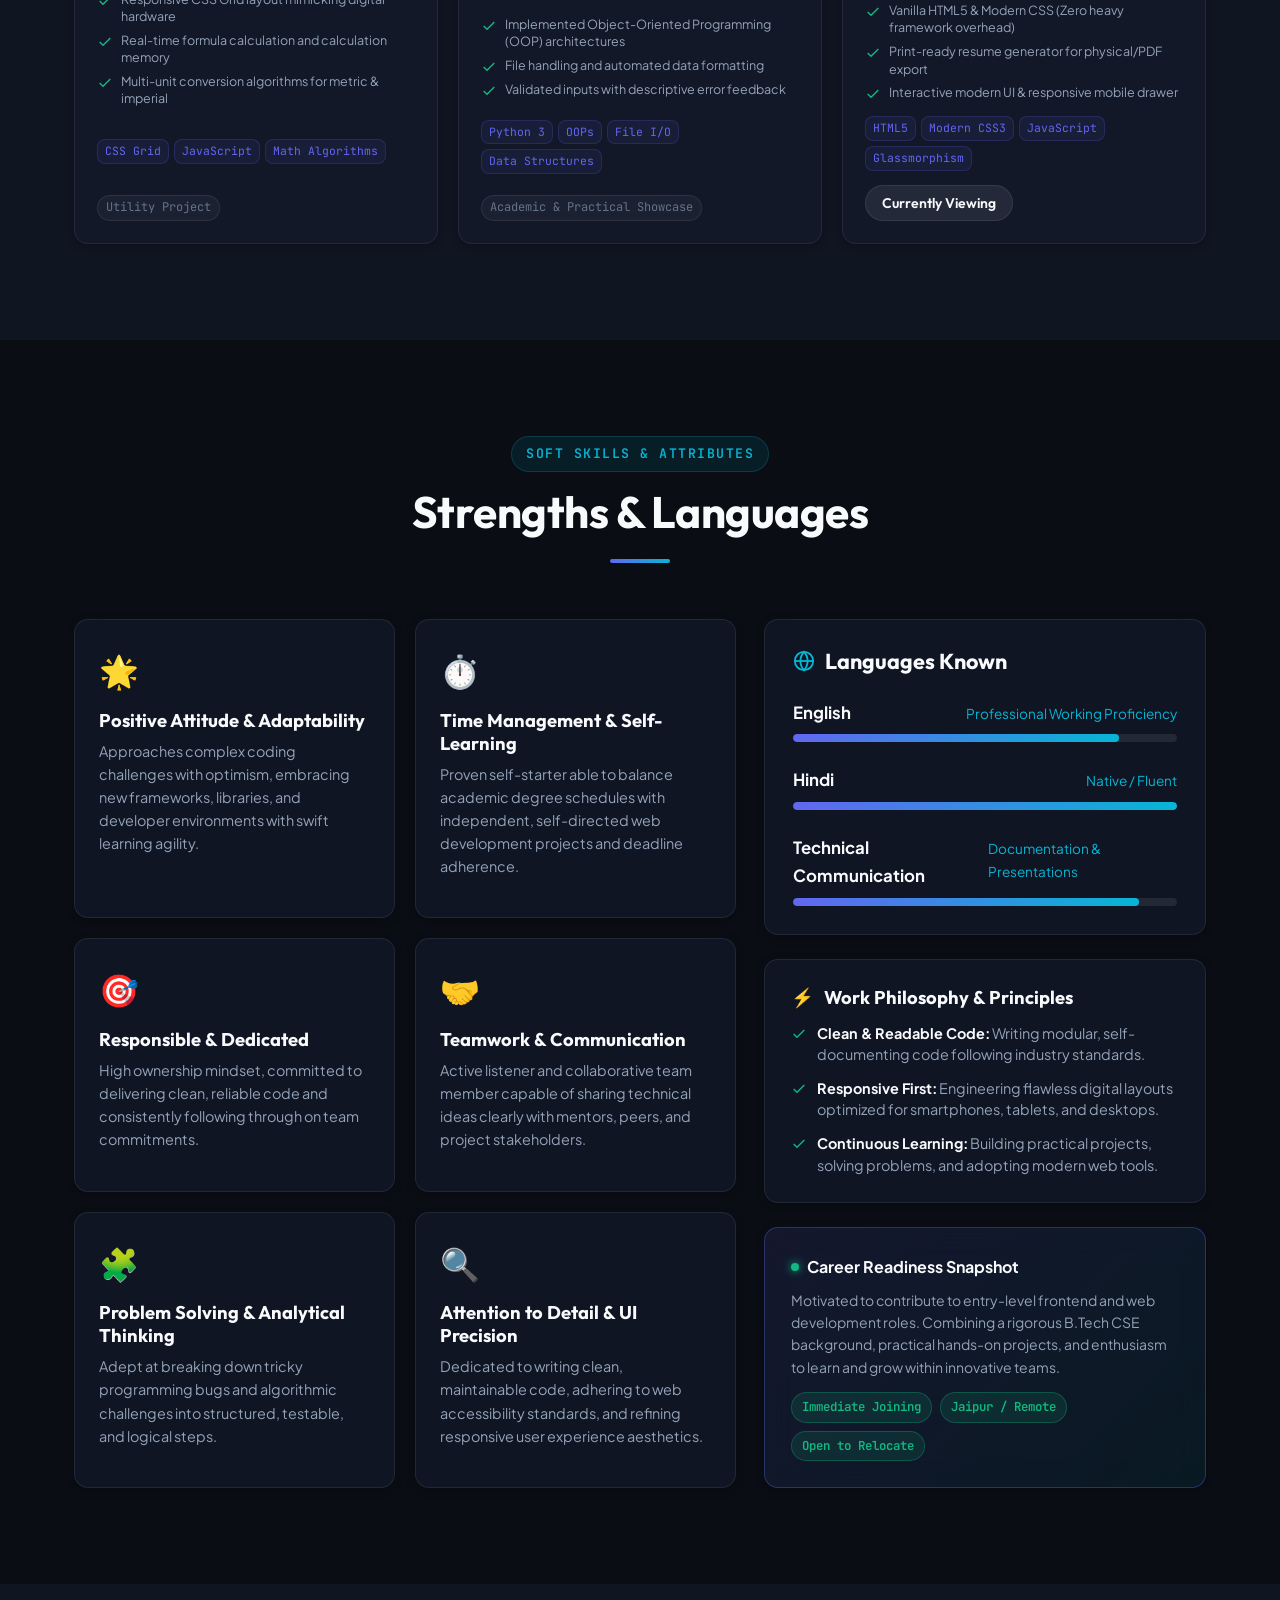
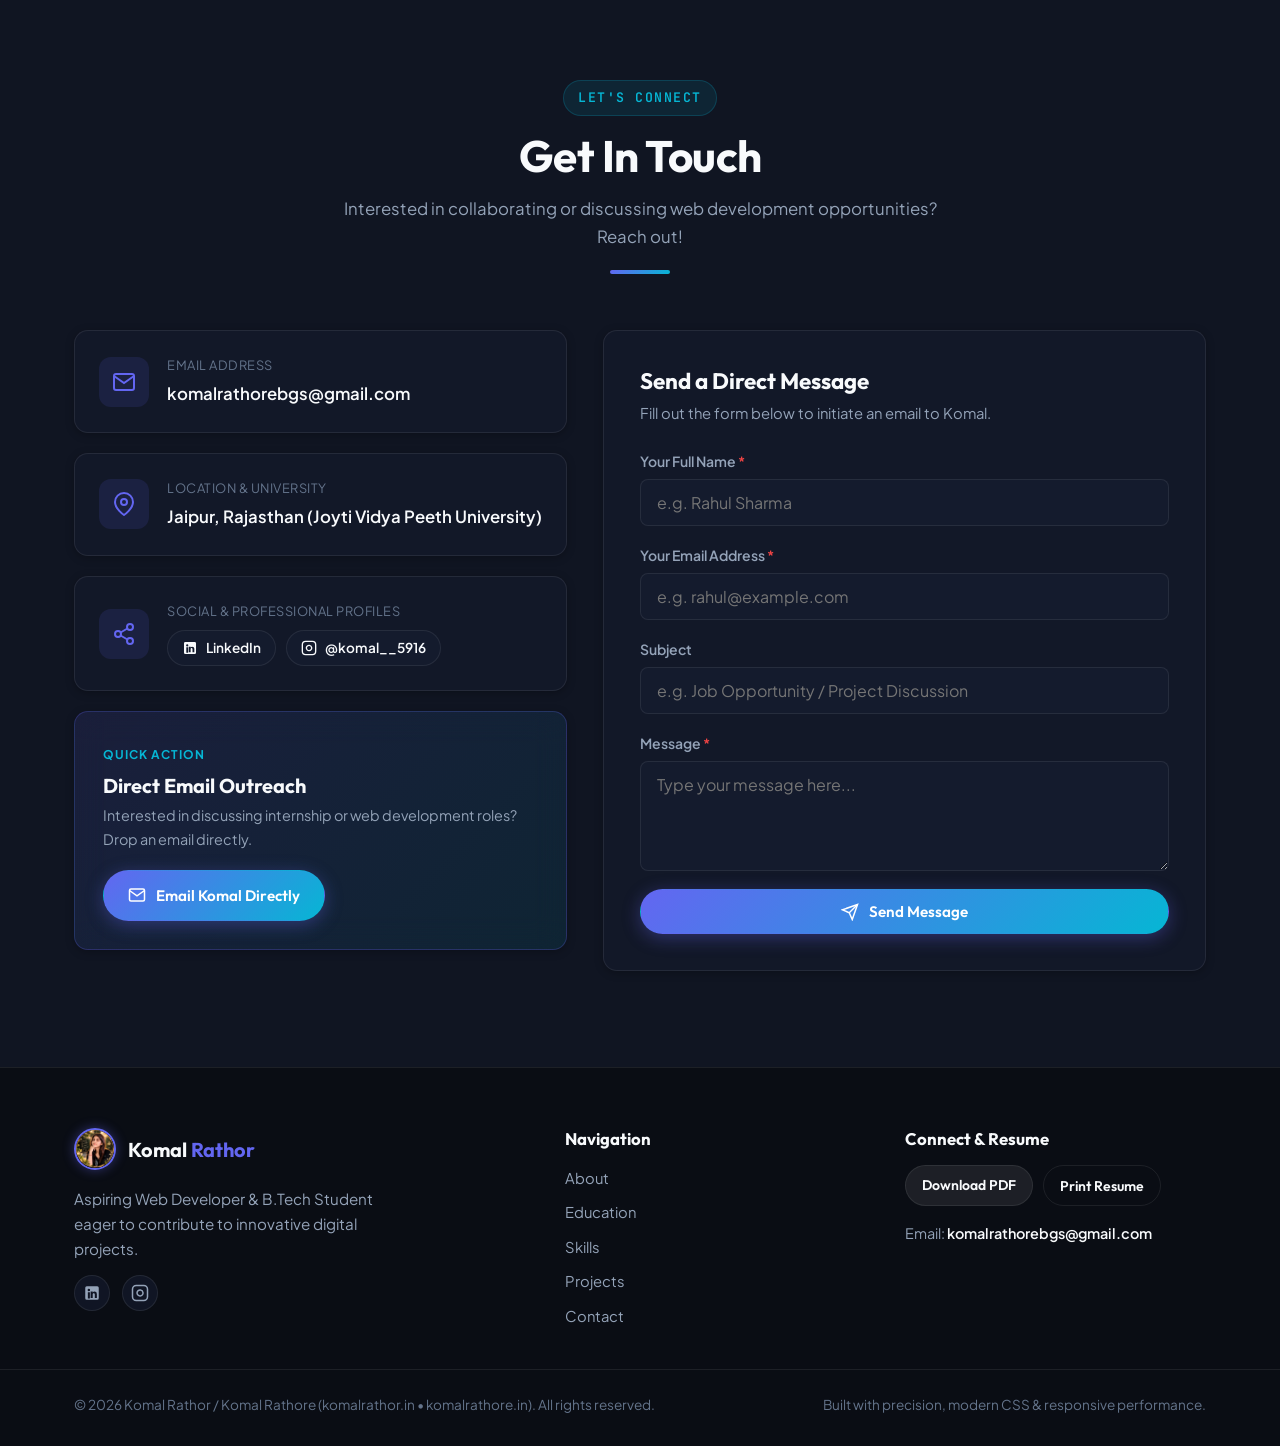
==== commit b5be3e59: "Add files via upload" ====
--- a/index.html
+++ b/index.html
@@ -359,13 +359,16 @@
           </h1>
 
           <div class="hero-role-wrapper">
-            <span class="role-prefix">I am an </span>
+            <span class="role-prefix">I am </span>
             <span class="dynamic-role" id="dynamic-role">Aspiring Web Developer</span>
           </div>
 
           <p class="hero-description">
-            <span class="desc-desktop">Motivated B.Tech student with a Diploma background and hands-on experience in building modern web applications using HTML, CSS, JavaScript, React, Next.js, and Python. Passionate about crafting responsive, user-friendly digital experiences.</span>
-            <span class="desc-mobile">Aspiring Web Developer & B.Tech student building modern, responsive web apps with React, Next.js, and Python.</span>
+            <span class="desc-desktop">Motivated B.Tech student with a Diploma background and hands-on experience in
+              building modern web applications using HTML, CSS, JavaScript, React, Next.js, and Python. Passionate about
+              crafting responsive, user-friendly digital experiences.</span>
+            <span class="desc-mobile">Aspiring Web Developer & B.Tech student building modern, responsive web apps with
+              React, Next.js, and Python.</span>
           </p>
 
           <!-- Quick Contact Chips -->
@@ -440,8 +443,9 @@
           <div class="profile-card-glow"></div>
           <div class="profile-card">
             <div class="profile-image-container">
-              <img src="profile.jpg" alt="Komal Rathor (Komal Rathore) - Aspiring Web Developer Portfolio komalrathor.in" class="profile-img" id="profile-img"
-                loading="eager">
+              <img src="profile.jpg"
+                alt="Komal Rathor (Komal Rathore) - Aspiring Web Developer Portfolio komalrathor.in" class="profile-img"
+                id="profile-img" loading="eager">
               <div class="image-overlay-ring"></div>
             </div>
 
@@ -1933,7 +1937,9 @@
 
     <div class="footer-bottom">
       <div class="container footer-bottom-inner">
-        <p>© 2026 Komal Rathor / Komal Rathore (<a href="https://komalrathor.in/" class="footer-domain-link">komalrathor.in</a> &bull; <span class="footer-domain-link">komalrathore.in</span>). All rights reserved.</p>
+        <p>© 2026 Komal Rathor / Komal Rathore (<a href="https://komalrathor.in/"
+            class="footer-domain-link">komalrathor.in</a> &bull; <span
+            class="footer-domain-link">komalrathore.in</span>). All rights reserved.</p>
         <p class="designed-tag">Built with precision, modern CSS & responsive performance.</p>
       </div>
     </div>
